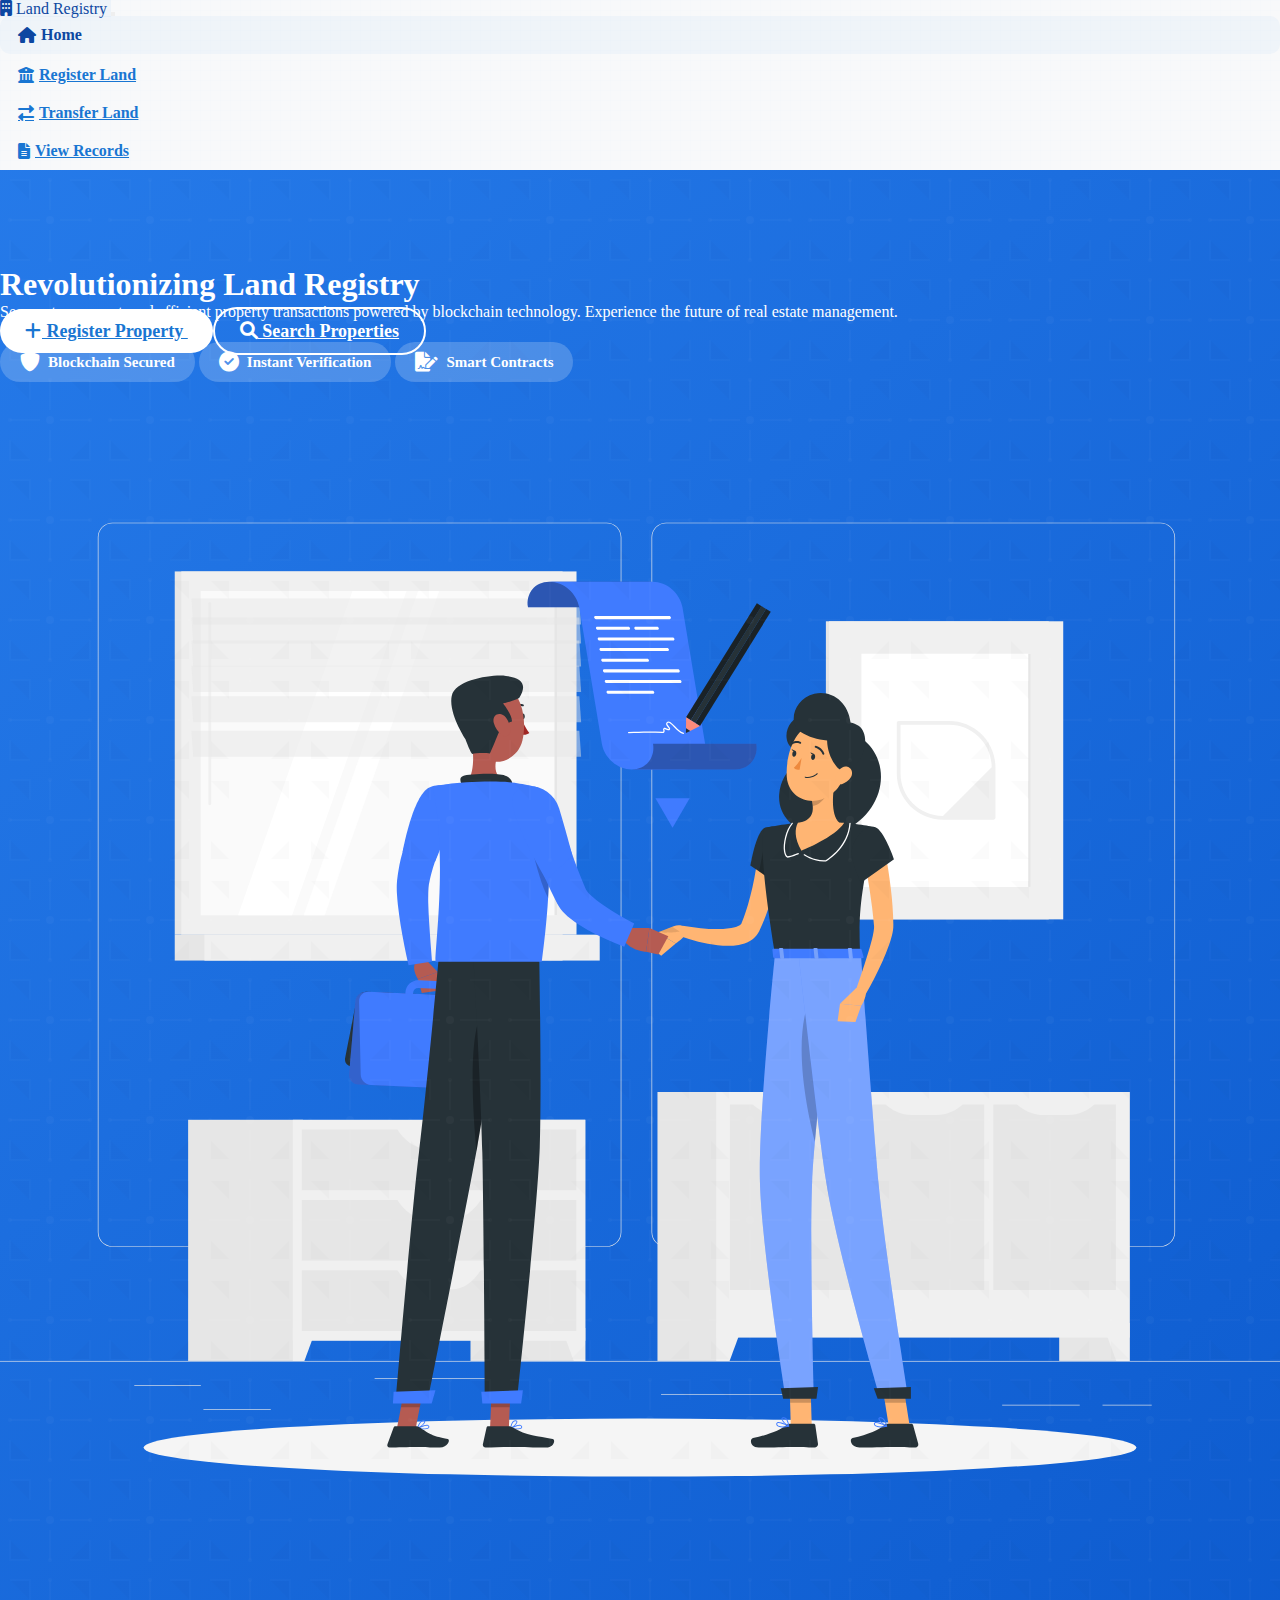
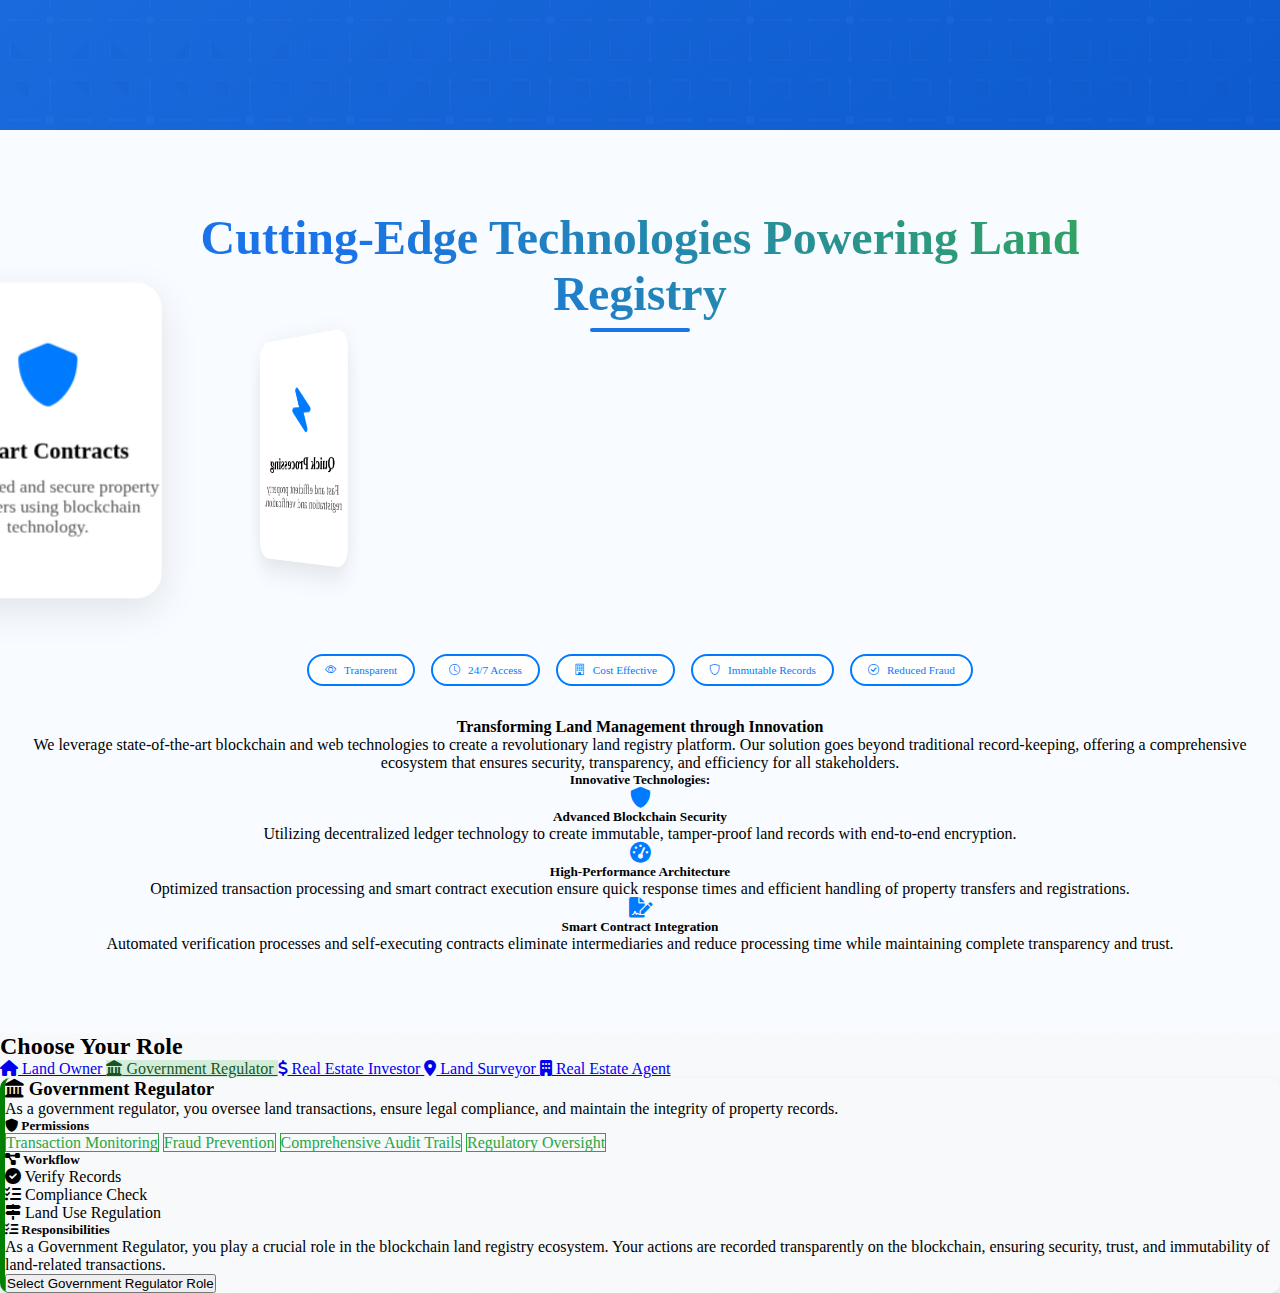
==== index.html @ 83115495 "initial work 10 march" ====
<!doctype html>
<html lang="en">
<head>
    <meta charset="utf-8">
    <meta name="viewport" content="width=device-width, initial-scale=1">
    <title>Land Registry</title>
    <link rel="stylesheet" href="https://cdnjs.cloudflare.com/ajax/libs/font-awesome/6.7.2/css/all.min.css" crossorigin="anonymous" referrerpolicy="no-referrer" />
     <link rel="stylesheet" href="https://cdnjs.cloudflare.com/ajax/libs/font-awesome/6.0.0-beta3/css/all.min.css">
    <link href="https://cdn.jsdelivr.net/npm/bootstrap@5.2.3/dist/css/bootstrap.min.css" rel="stylesheet" integrity="sha384-rbsA2VBKQhggwzxH7pPCaAqO46MgnOM80zW1RWuH61DGLwZJEdK2Kadq2F9CUG65" crossorigin="anonymous">

    <link rel="stylesheet" type="text/css" href="style.css">
<body>

<nav class="navbar navbar-expand-lg navbar-Light bg-Light shadow-lg p-3 mb-5 bg-body ">
    <div class="container-fluid">
        <a class="navbar-brand brscvi" href="#">
            <i class="fa-solid fa-building"></i> Land Registry
        </a>
        <button class="navbar-toggler" type="button" data-bs-toggle="collapse" data-bs-target="#navbarNav">
            <span class="navbar-toggler-icon"></span>
        </button>
        <div class="collapse navbar-collapse justify-content-end" id="navbarNav">
            <ul class="navbar-nav">
                <li class="nav-item">
                    <a class="nav-link active brscvi" href="#">
                        <i class="fa-solid fa-house"></i> Home
                    </a>
                </li>
                <li class="nav-item">
                    <a class="nav-link brscvi1" href="#">
                        <i class="fa-solid fa-building-columns"></i> Register Land
                    </a>
                </li>
                <li class="nav-item">
                    <a class="nav-link brscvi1" href="#">
                        <i class="fa-solid fa-right-left"></i> Transfer Land
                    </a>
                </li>
                <li class="nav-item">
                    <a class="nav-link brscvi1" href="#">
                        <i class="fa-solid fa-file-lines"></i> View Records
                    </a>
                </li>
            </ul>
        </div>
    </div>
</nav>
<div class="css-12sovva">
<!-- Hero Section -->
<section class="hero-section">
    <div class="container">
        <div class="row align-items-center">
            <!-- Left Content -->
            <div class="col-lg-7">
                <div class="hero-content">
                    <h1 class="display-4 fw-bold">Revolutionizing Land Registry</h1>
                    <p class="lead">
                        Secure, transparent, and efficient property transactions powered by blockchain technology.
                        Experience the future of real estate management.
                    </p>
                    <div class="mt-4">
                        <a href="#" class="btn btn-custom btn-primary-custom me-3">
                            <i class="fas fa-plus"></i> Register Property
                        </a>
                        <a href="#" class="btn btn-custom btn-outline-custom">
                            <i class="fas fa-search"></i> Search Properties
                        </a>
                    </div>

                    <!-- Feature Badges -->
                    <div class="mt-4 d-flex gap-3">
                        <span class="feature-badge">
                            <i class="fas fa-shield-alt"></i> Blockchain Secured
                        </span>
                        <span class="feature-badge">
                            <i class="fas fa-check-circle"></i> Instant Verification
                        </span>
                        <span class="feature-badge">
                            <i class="fas fa-file-signature"></i> Smart Contracts
                        </span>
                    </div>
                </div>
            </div>

            <!-- Right Image -->
            <div class="col-lg-5 text-center">
                <img src="img/hero-illustration.svg" alt="Illustration" class="img-fluid">
            </div>
        </div>
    </div>
</section>




<!-- Technologies Section -->
<section class="tech-section">
    <div class="container">
         <h3 class="cutting-edge">Cutting-Edge Technologies Powering Land<br> Registry</h3>
        
        <div class="row align-items-center mt-5">
            <!-- Left Column: Image Carousel -->
            <div class="col-lg-6">
                <div class="carousel-container" onclick="rotateCarousel()">
    <div class="carousel" id="carousel">
        <div class="carousel-item" style="transform: rotateY(0deg) translateZ(250px);">
            <i class="fas fa-shield-alt"></i>
            <h4>Smart Contracts</h4>
            <p>Automated and secure property transfers using blockchain technology.</p>
        </div>
        <div class="carousel-item" style="transform: rotateY(120deg) translateZ(250px);">
            <i class="fas fa-bolt"></i>
            <h4>Quick Processing</h4>
            <p>Fast and efficient property registration and verification.</p>
        </div>
        <div class="carousel-item" style="transform: rotateY(240deg) translateZ(250px);">
            <i class="fas fa-file-alt"></i>
            <h4>Digital Records</h4>
            <p>Immutable and transparent land ownership records.</p>
        </div>
    </div>
</div>
<div class="badge-container">
        <div class="badge-custom"><i class="bi bi-eye"></i> Transparent</div>
        <div class="badge-custom"><i class="bi bi-clock"></i> 24/7 Access</div>
        <div class="badge-custom"><i class="bi bi-building"></i> Cost Effective</div>
        <div class="badge-custom"><i class="bi bi-shield"></i> Immutable Records</div>
        <div class="badge-custom"><i class="bi bi-check-circle"></i> Reduced Fraud</div>
    </div>


            </div>

            <!-- Right Column: Icons with Text -->
            <div class="col-lg-6 text-start">
                <div>
                  <h4 class="text-primary">Transforming Land Management through Innovation</h4> 
                  <p>We leverage state-of-the-art blockchain and web technologies to create a revolutionary land registry platform. Our solution goes beyond traditional record-keeping, offering a comprehensive ecosystem that ensures security, transparency, and efficiency for all stakeholders.</p> 
                </div>
                <h5 class="text-primary mb-4">Innovative Technologies:</h5>
        
        <div class="row mb-4">
            <div class="col-1 text-center">
                <i class="fas fa-shield-alt tech-icon"></i>
            </div>
            <div class="col-11">
                <h5 class="fw-bold">Advanced Blockchain Security</h5>
                <p>Utilizing decentralized ledger technology to create immutable, tamper-proof land records with end-to-end encryption.</p>
            </div>
        </div>
        
        <div class="row mb-4">
            <div class="col-1 text-center">
                <i class="fa-solid fa-gauge-high tech-icon"></i>
            </div>
            <div class="col-11">
                <h5 class="fw-bold">High-Performance Architecture</h5>
                <p>Optimized transaction processing and smart contract execution ensure quick response times and efficient handling of property transfers and registrations.</p>
            </div>
        </div>
        
        <div class="row mb-4">
            <div class="col-1 text-center">
                 <i class="fas fa-file-signature tech-icon"></i>
            </div>
            <div class="col-11">
                <h5 class="fw-bold">Smart Contract Integration</h5>
                <p>Automated verification processes and self-executing contracts eliminate intermediaries and reduce processing time while maintaining complete transparency and trust.</p>
            </div>
        </div>
    </div>
</section>

<!-- Government Regulator -->
<section>
<div class="container">
        <h2 class="mb-4 text-primary text-center">Choose Your Role</h2>
        <div class="row">
            <!-- Roles List -->
            <div class="col-md-3">
                <div class="list-group role-list">
                    <a href="#" class="list-group-item list-group-item-action">
                        <i class="fas fa-home me-2"></i> Land Owner
                    </a>
                    <a href="#" class="list-group-item list-group-item-action active">
                        <i class="fas fa-landmark me-2"></i> Government Regulator
                    </a>
                    <a href="#" class="list-group-item list-group-item-action">
                        <i class="fas fa-dollar-sign me-2"></i> Real Estate Investor
                    </a>
                    <a href="#" class="list-group-item list-group-item-action">
                        <i class="fas fa-map-marker-alt me-2"></i> Land Surveyor
                    </a>
                    <a href="#" class="list-group-item list-group-item-action">
                        <i class="fas fa-building me-2"></i> Real Estate Agent
                    </a>
                </div>
            </div>

            <!-- Role Details -->
            <div class="col-md-9">
                <div class="card role-card p-4">
                    <h3 class="text-success"><i class="fas fa-landmark me-2"></i> Government Regulator</h3>
                    <p>As a government regulator, you oversee land transactions, ensure legal compliance, and maintain the integrity of property records.</p>

                    <h5 class="mt-4"><i class="fas fa-shield-alt text-success me-2"></i> Permissions</h5>
                    <div class="mb-3">
                        <span class="badge badge-outline rounded-pill me-2">Transaction Monitoring</span>
                        <span class="badge badge-outline rounded-pill me-2">Fraud Prevention</span>
                        <span class="badge badge-outline rounded-pill me-2">Comprehensive Audit Trails</span>
                        <span class="badge badge-outline rounded-pill me-2">Regulatory Oversight</span>
                    </div>

                    <h5 class="mt-4"><i class="fas fa-project-diagram text-success me-2"></i> Workflow</h5>
                    <ul class="list-group mb-3">
                        <li class="list-group-item"><i class="fas fa-check-circle text-success me-2"></i> Verify Records</li>
                        <li class="list-group-item"><i class="fas fa-tasks text-success me-2"></i> Compliance Check</li>
                        <li class="list-group-item"><i class="fas fa-map-signs text-success me-2"></i> Land Use Regulation</li>
                    </ul>

                    <h5 class="mt-4"><i class="fas fa-tasks text-success me-2"></i> Responsibilities</h5>
                    <p>As a Government Regulator, you play a crucial role in the blockchain land registry ecosystem. Your actions are recorded transparently on the blockchain, ensuring security, trust, and immutability of land-related transactions.</p>

                    <button class="btn btn-success w-100 mt-3">Select Government Regulator Role</button>
                </div>
            </div>
        </div>
    </div>
</section>


</div>




<script src="https://cdn.jsdelivr.net/npm/bootstrap@5.2.3/dist/js/bootstrap.bundle.min.js" integrity="sha384-kenU1KFdBIe4zVF0s0G1M5b4hcpxyD9F7jL+jjXkk+Q2h455rYXK/7HAuoJl+0I4" crossorigin="anonymous"></script>
<script src="https://cdn.jsdelivr.net/npm/bootstrap@5.2.0/dist/js/bootstrap.bundle.min.js"></script>
    <link href="https://cdn.jsdelivr.net/npm/bootstrap-icons/font/bootstrap-icons.css" rel="stylesheet">

<script>
    let angle = 10;
    function rotateCarousel() {
        angle += 120;
        document.getElementById("carousel").style.transform = `rotateY(${angle}deg)`;
    }
</script>
</body>
</html>
---- style.css ----
*{
	padding: 0;
	margin: 0;
	box-sizing: border-box;
}

body {
    overscroll-behavior: none;
    background-color: rgb(248, 249, 250);
    scrollbar-width: thin;
    scrollbar-color: rgb(26, 115, 232) rgb(248, 249, 250);
    background-image: url(img/subtle-grid.svg);
    background-repeat: repeat;
    position: relative;
}


.brscvi{
	color: rgb(13, 71, 161) !important;
    background-color: rgba(26, 115, 232, 0.04);
    transform: translateY(-2px);
    text-decoration: none;
}
.brscvi2 {
    color: rgb(25, 118, 210);!important;
    background-color: rgba(26, 115, 232, 0.04);
    transform: translateY(-2px);
    text-decoration: none;
    font-size: 28px;
    font-weight: bold;
}


.brscvi1:hover{
color: rgb(13, 71, 161) !important;
    background-color: rgba(26, 115, 232, 0.04);
    transform: translateY(-2px);
    text-decoration: none;
}


 /* Default navbar link styles */
.navbar-nav .nav-link {
    position: relative;
    display: flex;
    align-items: center;
    gap: 5px;
    color: rgb(25, 118, 210);
    font-weight: 600;
    padding: 10px 18px;
    border-radius: 10px;
    transition: transform 0.2s ease-in-out, background-color 0.3s ease-in-out, color 0.3s ease-in-out;
    overflow: hidden;
}

 /* Hero Section */
        .hero-section {
    padding: 96px 0px 64px;
    background: linear-gradient(135deg, rgba(26, 115, 232, 0.95) 0%, rgba(0, 82, 204, 0.95) 100%);
    position: relative;
    overflow: hidden;
    color: white;
        }
        
        /* Background pattern */
        .hero-section::before {
            content: "";
            position: absolute;
            inset: 0;
            background: url('img/circuit-pattern.svg'); /* Optional pattern */
            opacity: 0.1;
        }

        .hero-content {
            position: relative;
            z-index: 2;
        }

        /* Buttons */
        .btn-custom {
            padding: 12px 25px;
            font-size: 18px;
            border-radius: 50px;
            font-weight: bold;
            transition: all 0.3s ease-in-out;
        }

        .btn-primary-custom {
            background-color: #fff;
            color: #1976D2;
            border: none;
        }

        .btn-primary-custom:hover {
            background-color: rgba(255, 255, 255, 0.9);
        }

        .btn-outline-custom {
            border: 2px solid #fff;
            color: #fff;
        }

        .btn-outline-custom:hover {
        	border: 2px solid #fff;
            background-color: rgba(255, 255, 255, 0.2);
            color: #fff;
        }

        /* Feature Badges */
        .feature-badge {
            display: inline-flex;
            align-items: center;
            gap: 8px;
            background: rgba(255, 255, 255, 0.2);
            padding: 10px 20px;
            border-radius: 30px;
            color: #fff;
            font-weight: bold;
            font-size: 15px;
        }

        .feature-badge i {
            font-size: 20px;
        }



.cutting-edge{
	font-size: 3rem;
    line-height: 1.167;
    font-weight: 700;
    background: linear-gradient(45deg, rgb(26, 115, 232) 30%, rgb(52, 168, 83) 90%) text;
    -webkit-text-fill-color: transparent;
    text-align: center;
    position: relative;
}

.cutting-edge::after {
    content: "";
    position: absolute;
    bottom: -10px;
    left: 50%;
    transform: translateX(-50%);
    width: 100px;
    height: 4px;
    background-color: rgb(26, 115, 232);
    border-radius: 2px;
}

/* Section Styling */
        .tech-section {
            background-color: #F8FBFF;
            padding: 80px 0;
            text-align: center;
            position: relative;
        }

        .tech-title {
            font-weight: bold;
            font-size: 2.8rem;
            color: #1976D2;
        }

        /* Circular Image Carousel */
        .carousel-inner img {
            width: 200px;
            height: 200px;
            object-fit: cover;
            border-radius: 50%;
            box-shadow: 0 4px 10px rgba(0, 0, 0, 0.2);
            margin: auto;
        }

        /* Icon and Text Styling */
        .icon-box {
            display: flex;
            align-items: center;
            margin-bottom: 20px;
        }

        .icon-box i {
            font-size: 32px;
            color: #1976D2;
            margin-right: 15px;
        }

        .icon-box p {
            margin: 0;
            font-weight: 500;
        }



        .carousel-container {
            position: relative;
            width: 500px;
            height: 300px;
            perspective: 1200px;
            cursor: pointer;
        }

        .carousel {
            width: 50%;
            height: 50%;
            position: absolute;
            transform-style: preserve-3d;
            transition: transform 0.8s ease-in-out;
        }

        .carousel-item {
            position: absolute;
            width: 180px;
            height: 250px;
            background: rgba(255, 255, 255, 0.9);
            backdrop-filter: blur(10px);
            border-radius: 20px;
            box-shadow: 0 10px 30px rgba(0, 0, 0, 0.1);
            display: flex;
            flex-direction: column;
            align-items: center;
            justify-content: center;
            text-align: center;
            transform: rotateY(0deg) translateZ(250px);
            transition: transform 0.8s ease-in-out;
        }

        .carousel-item i {
            font-size: 50px;
            color: #007bff;
            margin-bottom: 15px;
        }

        .carousel-item h4 {
            font-size: 18px;
            font-weight: bold;
            margin: 10px 0;
        }

        .carousel-item p {
            font-size: 14px;
            color: #555;
        }
        .tech-icon {
            color: #007bff;
            font-size: 1.3rem;
        }

        .badge-container {
            display: flex;
            flex-wrap: wrap;
            gap: 1rem;
            justify-content: center;
            padding: 2rem;
        }
        .badge-custom {
            border: 2px solid #007bff;
            border-radius: 50px;
            padding: 0.5rem 1rem;
            color: #007bff;
            font-size: 0.7rem;
            display: flex;
            align-items: center;
            gap: 0.5rem;
            background-color: white;
        }

        .role-card {
            border-radius: 10px;
            border-left: 5px solid green;
            box-shadow: 0 4px 8px rgba(0, 0, 0, 0.1);
        }
        .role-list .list-group-item {
            cursor: pointer;
        }
        .list-group-item.active {
            background-color: #d4edda;
            color: #155724;
        }
        .badge-outline {
            border: 1px solid #28a745;
            color: #28a745;
        }
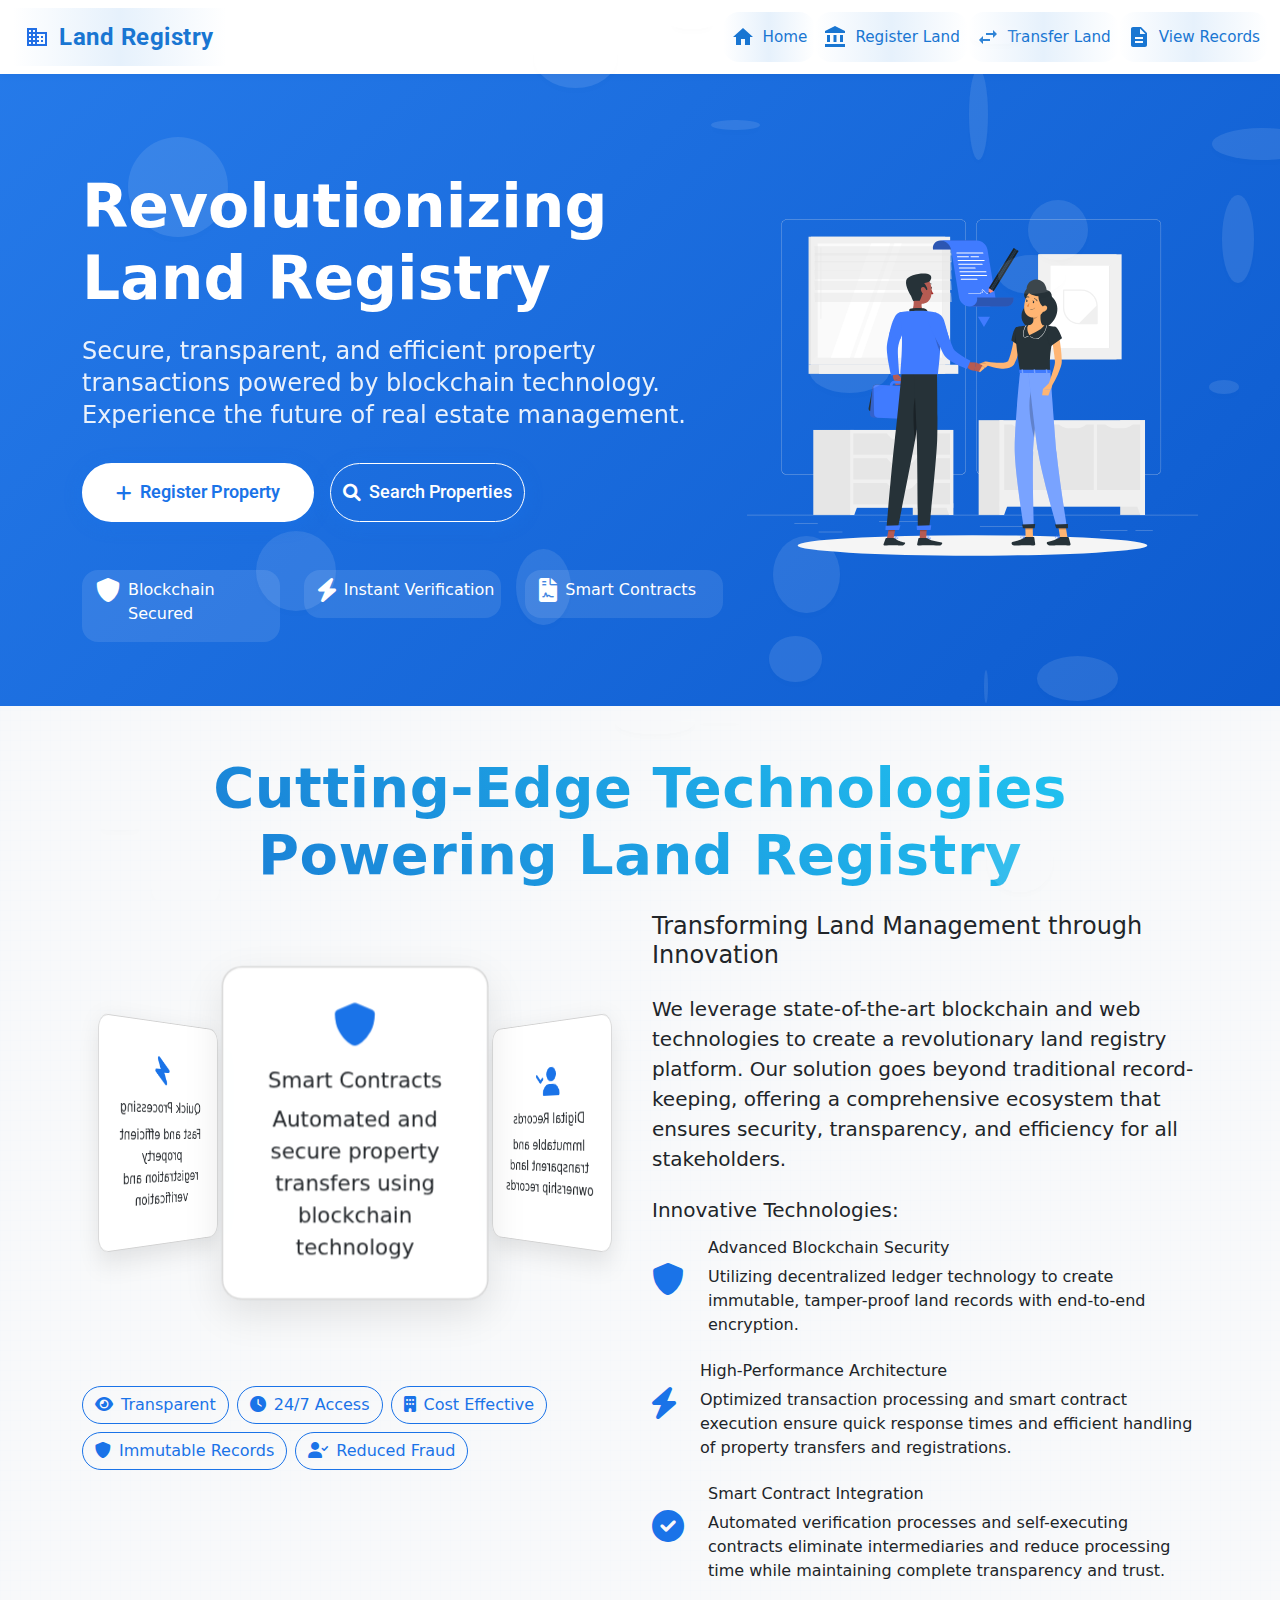
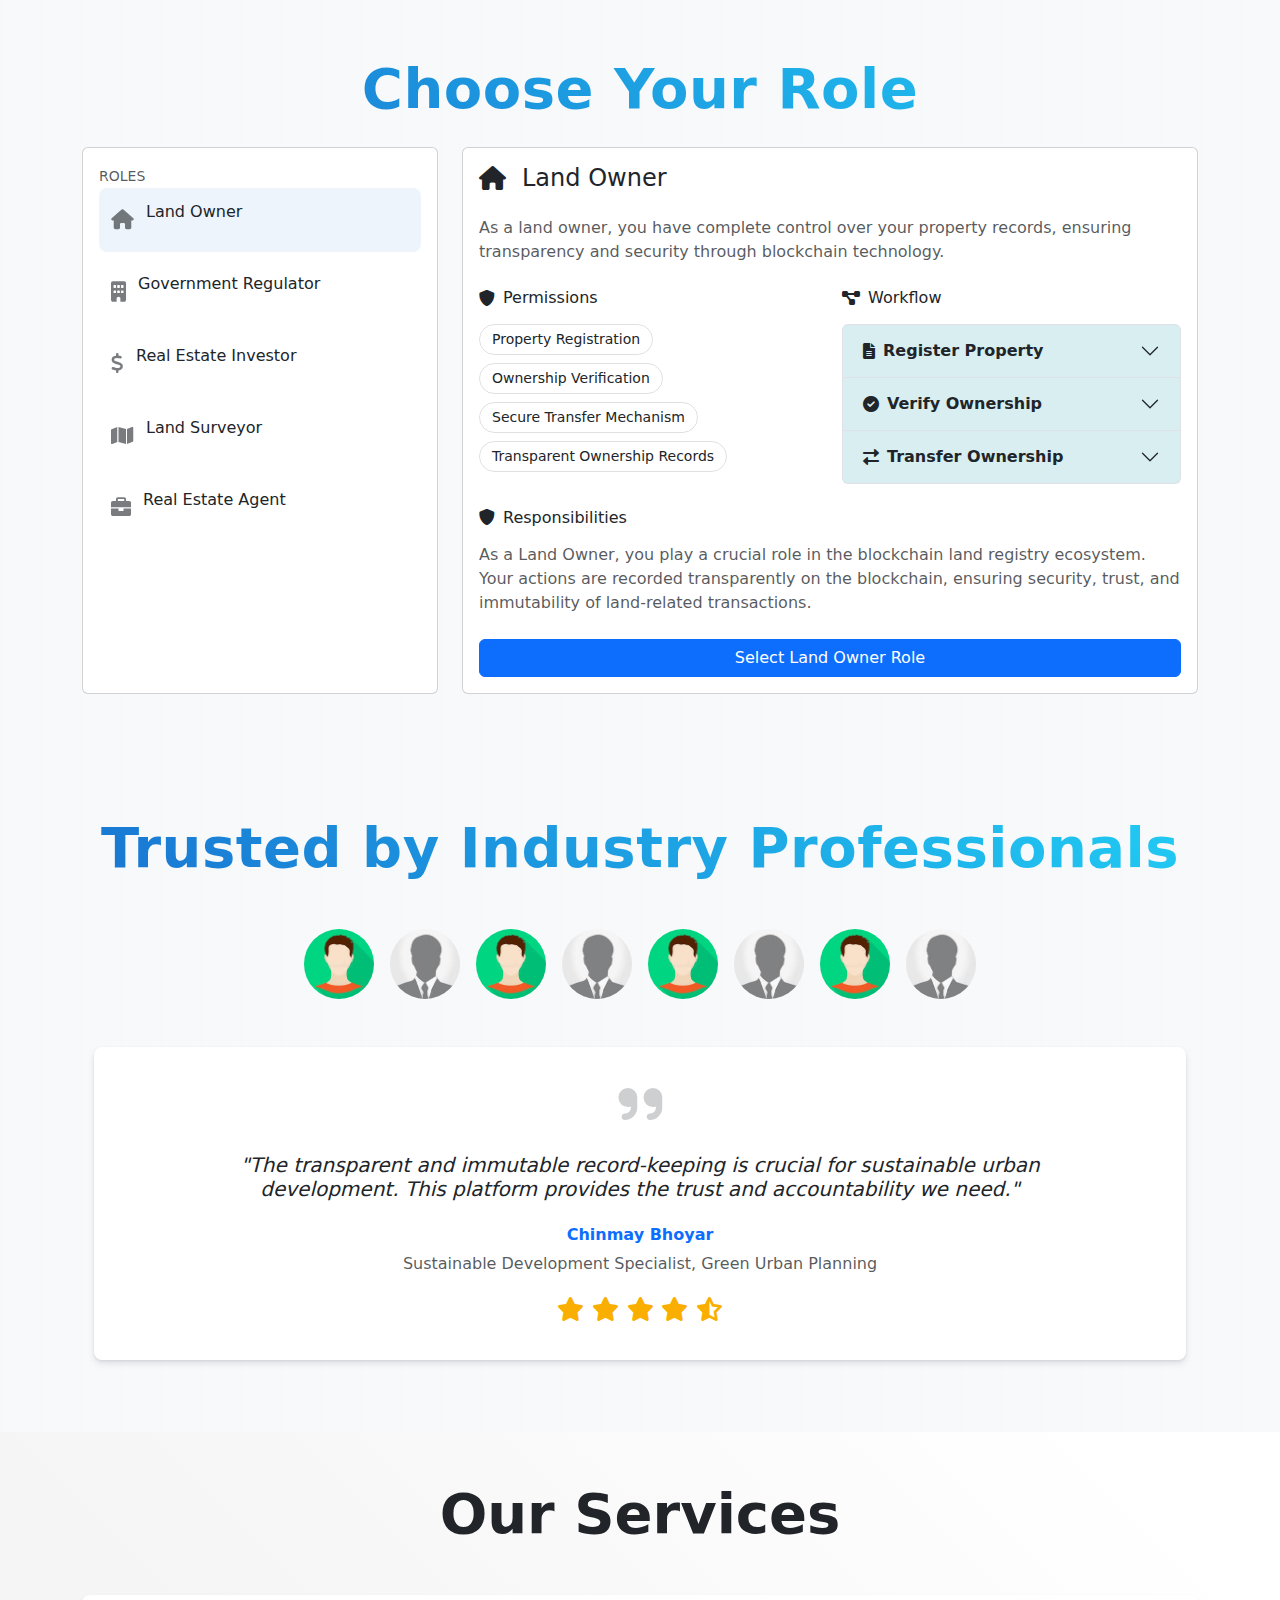
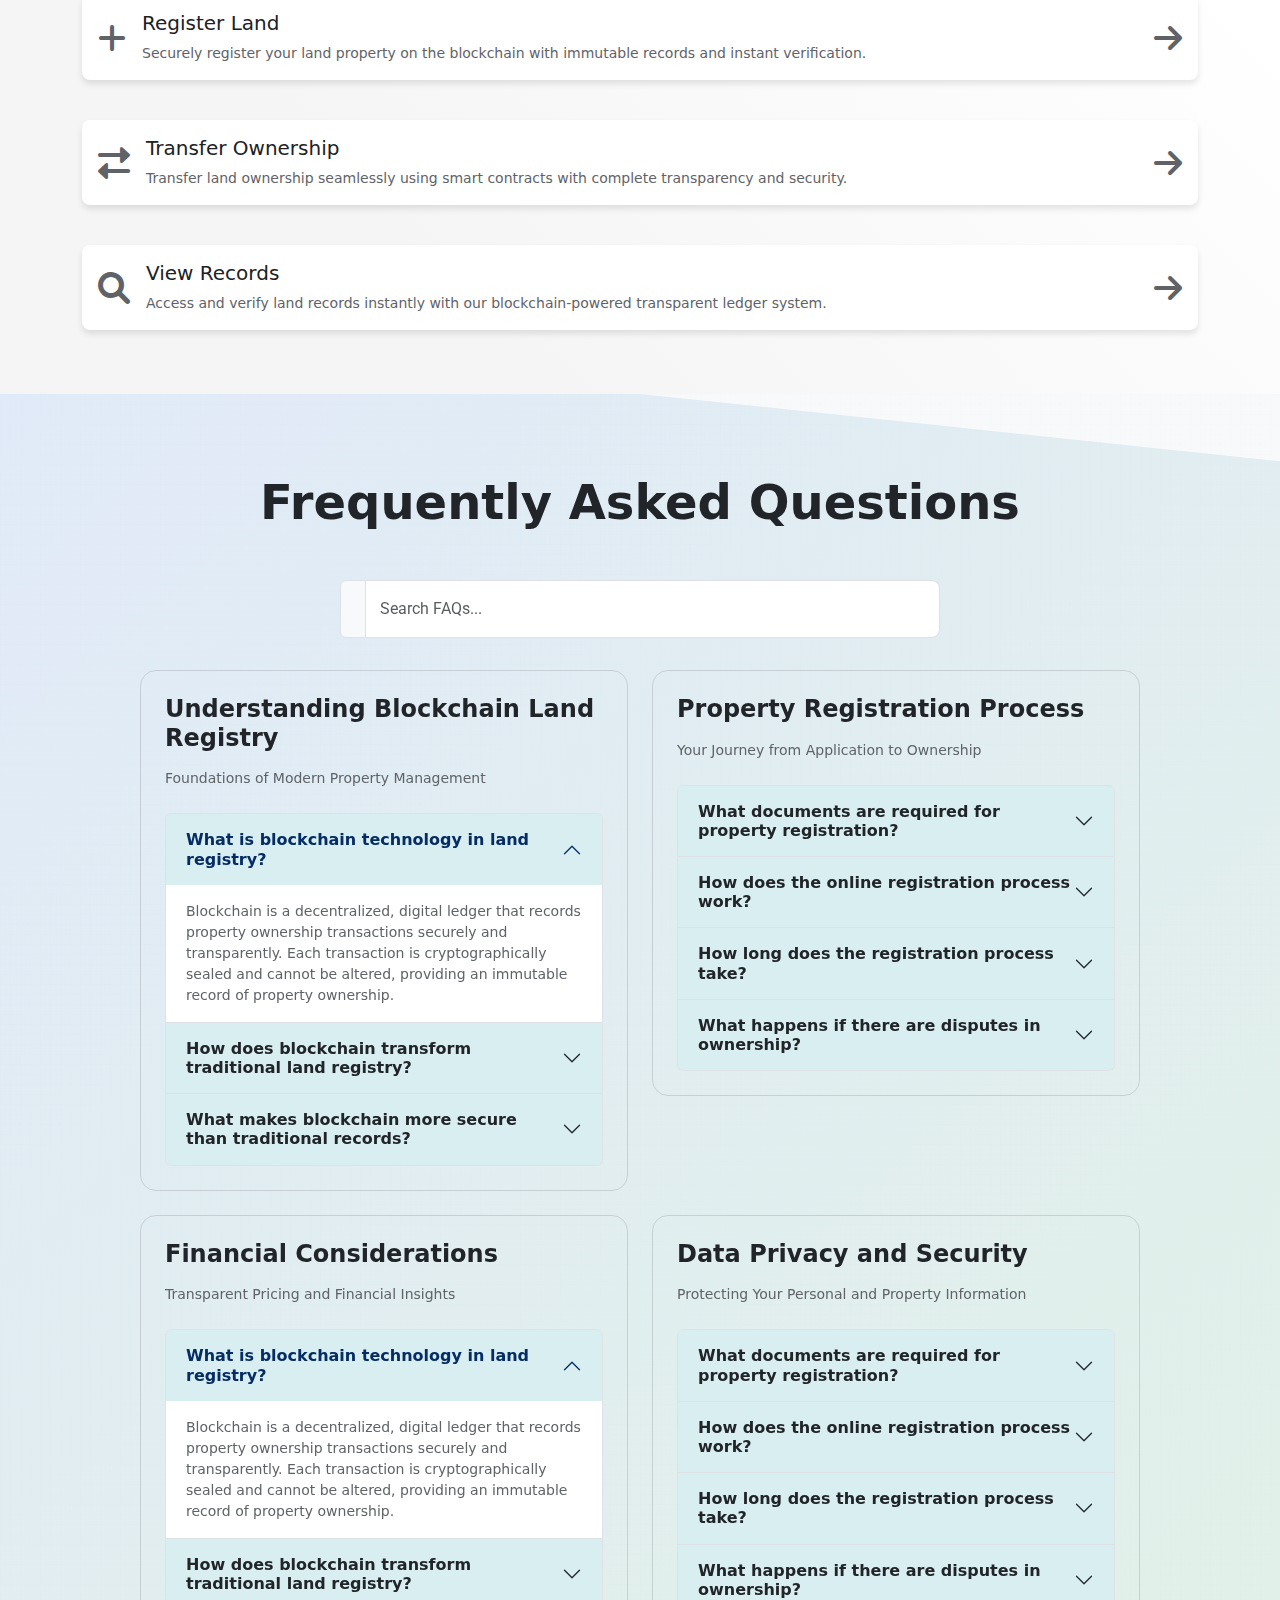
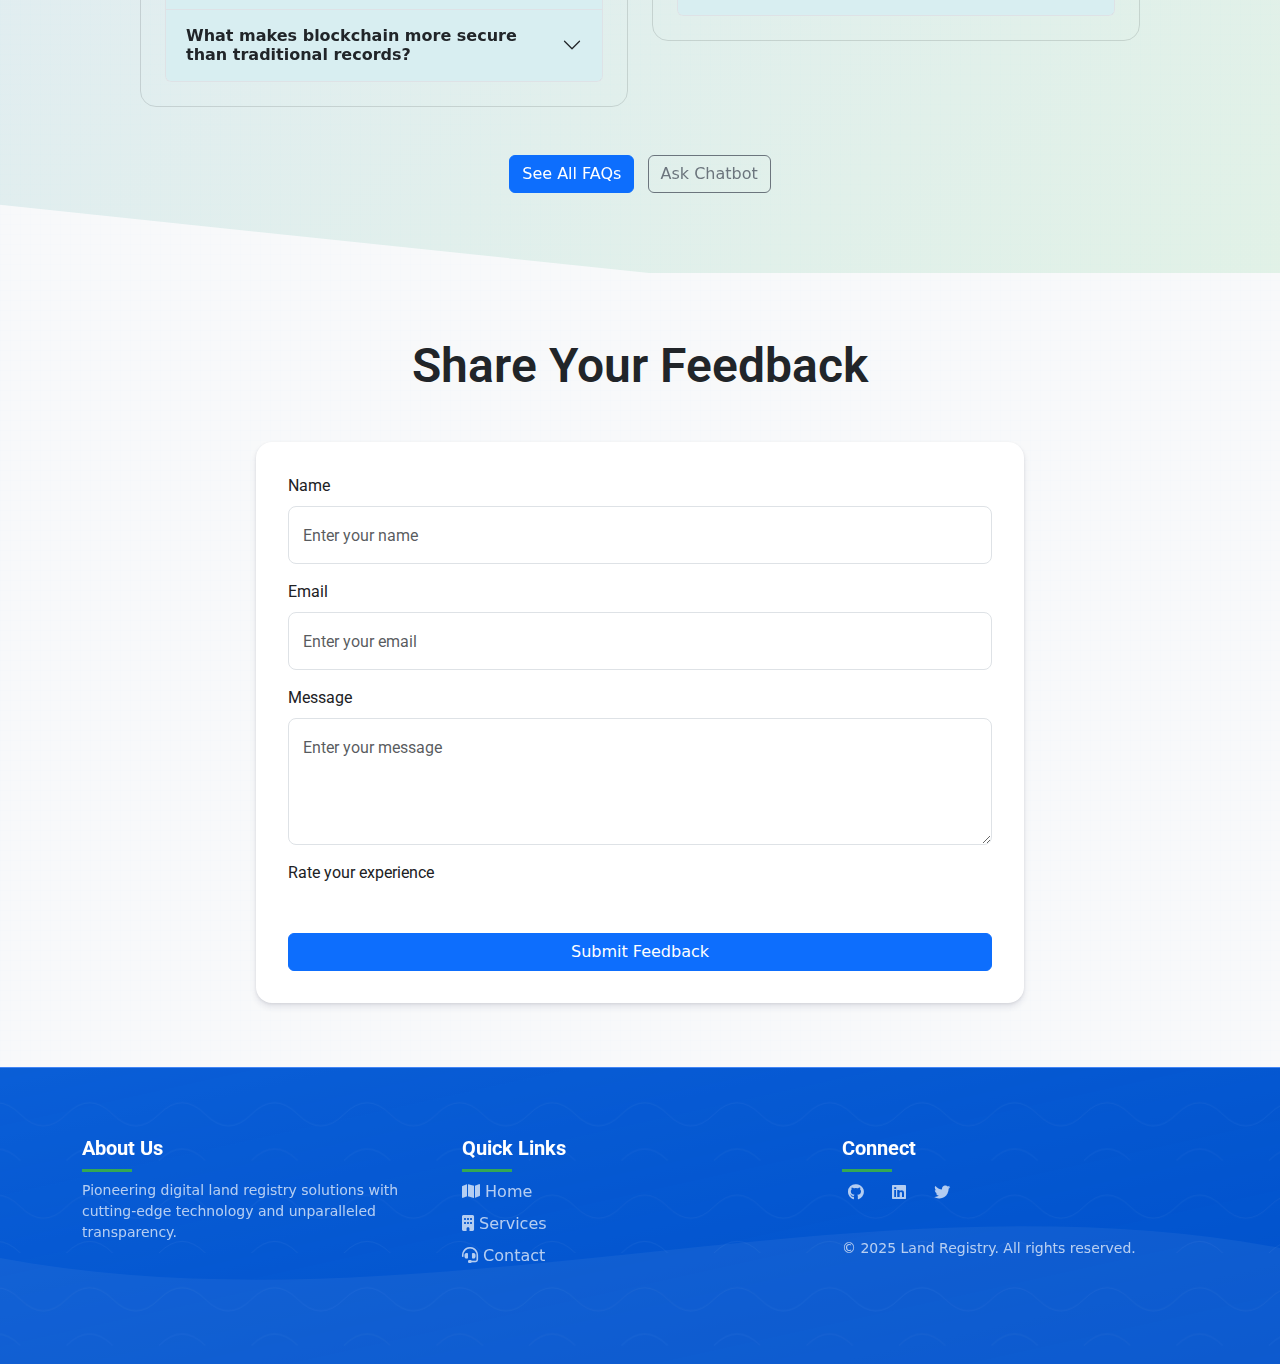
==== commit 4567ffc3: "Updated index.html and style.css, added new images" ====
--- a/index.html
+++ b/index.html
@@ -1,249 +1,842 @@
-<!doctype html>
+<!DOCTYPE html>
 <html lang="en">
 <head>
-    <meta charset="utf-8">
-    <meta name="viewport" content="width=device-width, initial-scale=1">
-    <title>Land Registry</title>
-    <link rel="stylesheet" href="https://cdnjs.cloudflare.com/ajax/libs/font-awesome/6.7.2/css/all.min.css" crossorigin="anonymous" referrerpolicy="no-referrer" />
-     <link rel="stylesheet" href="https://cdnjs.cloudflare.com/ajax/libs/font-awesome/6.0.0-beta3/css/all.min.css">
-    <link href="https://cdn.jsdelivr.net/npm/bootstrap@5.2.3/dist/css/bootstrap.min.css" rel="stylesheet" integrity="sha384-rbsA2VBKQhggwzxH7pPCaAqO46MgnOM80zW1RWuH61DGLwZJEdK2Kadq2F9CUG65" crossorigin="anonymous">
-
+    <meta charset="UTF-8">
+    <meta name="viewport" content="width=device-width, initial-scale=1.0">
+    <title>Workflow Toggle</title>
+    <link href="https://cdn.jsdelivr.net/npm/bootstrap@5.2.0/dist/css/bootstrap.min.css" rel="stylesheet">
+    
+    <link rel="icon" type="image/svg+xml" href="/favicon.svg">
+    <link rel="stylesheet" href="https://fonts.googleapis.com/css?family=Roboto:300,400,500,700&amp;display=swap">
+    <link href="https://cdn.jsdelivr.net/npm/bootstrap@5.2.0/dist/css/bootstrap.min.css" rel="stylesheet">
+    <link href="https://cdnjs.cloudflare.com/ajax/libs/font-awesome/6.0.0-beta3/css/all.min.css" rel="stylesheet">
+    
     <link rel="stylesheet" type="text/css" href="style.css">
+</head>
 <body>
-
-<nav class="navbar navbar-expand-lg navbar-Light bg-Light shadow-lg p-3 mb-5 bg-body ">
-    <div class="container-fluid">
-        <a class="navbar-brand brscvi" href="#">
-            <i class="fa-solid fa-building"></i> Land Registry
-        </a>
-        <button class="navbar-toggler" type="button" data-bs-toggle="collapse" data-bs-target="#navbarNav">
-            <span class="navbar-toggler-icon"></span>
-        </button>
-        <div class="collapse navbar-collapse justify-content-end" id="navbarNav">
-            <ul class="navbar-nav">
-                <li class="nav-item">
-                    <a class="nav-link active brscvi" href="#">
-                        <i class="fa-solid fa-house"></i> Home
-                    </a>
-                </li>
-                <li class="nav-item">
-                    <a class="nav-link brscvi1" href="#">
-                        <i class="fa-solid fa-building-columns"></i> Register Land
-                    </a>
-                </li>
-                <li class="nav-item">
-                    <a class="nav-link brscvi1" href="#">
-                        <i class="fa-solid fa-right-left"></i> Transfer Land
-                    </a>
-                </li>
-                <li class="nav-item">
-                    <a class="nav-link brscvi1" href="#">
-                        <i class="fa-solid fa-file-lines"></i> View Records
-                    </a>
-                </li>
-            </ul>
-        </div>
-    </div>
-</nav>
-<div class="css-12sovva">
-<!-- Hero Section -->
-<section class="hero-section">
-    <div class="container">
-        <div class="row align-items-center">
-            <!-- Left Content -->
-            <div class="col-lg-7">
-                <div class="hero-content">
-                    <h1 class="display-4 fw-bold">Revolutionizing Land Registry</h1>
-                    <p class="lead">
-                        Secure, transparent, and efficient property transactions powered by blockchain technology.
-                        Experience the future of real estate management.
-                    </p>
+    <div id="root">
+        <div class="background-bubbles">
+            <div class="bubble" style="left: 7.61982%; top: 91.4572%; width: 44.3936px; height: 7.28238px; animation-delay: 9.34639s;"></div>
+            <div class="bubble" style="left: 81.0041%; top: 72.9437%; width: 81.459px; height: 44.4959px; animation-delay: 3.74449s;"></div>
+            <div class="bubble" style="left: 75.6808%; top: 7.62464%; width: 18.914px; height: 91.8345px; animation-delay: 2.10634s;"></div>
+            <div class="bubble" style="left: 48.0161%; top: 78.8303%; width: 80.1145px; height: 24.0891px; animation-delay: 8.0167s;"></div>
+            <div class="bubble" style="left: 94.6817%; top: 14.2602%; width: 99.8061px; height: 31.9822px; animation-delay: 2.37363s;"></div>
+            <div class="bubble" style="left: 60.1133%; top: 70.6344%; width: 52.7191px; height: 46.687px; animation-delay: 0.288905s;"></div>
+            <div class="bubble" style="left: 76.8636%; top: 74.4449%; width: 4.22634px; height: 32.5666px; animation-delay: 3.31199s;"></div>
+            <div class="bubble" style="left: 75.7617%; top: 2.74116%; width: 55.4424px; height: 19.7148px; animation-delay: 2.9584s;"></div>
+            <div class="bubble" style="left: 41.7492%; top: 2.87242%; width: 82.9009px; height: 61.9409px; animation-delay: 8.14512s;"></div>
+            <div class="bubble" style="left: 40.3207%; top: 60.9555%; width: 55.1531px; height: 76.8724px; animation-delay: 4.47686s;"></div>
+            <div class="bubble" style="left: 94.4171%; top: 42.1895%; width: 30.4209px; height: 14.611px; animation-delay: 1.65992s;"></div>
+            <div class="bubble" style="left: 52.7627%; top: 79.9082%; width: 88.5273px; height: 2.80874px; animation-delay: 1.47899s;"></div>
+            <div class="bubble" style="left: 77.1398%; top: 91.9505%; width: 65.7002px; height: 64.8706px; animation-delay: 6.43408s;"></div>
+            <div class="bubble" style="left: 63.1803%; top: 38.4933%; width: 80.952px; height: 47.0493px; animation-delay: 7.1473s;"></div>
+            <div class="bubble" style="left: 52.3896%; top: 1.80842%; width: 42.2559px; height: 12.9546px; animation-delay: 0.71668s;"></div>
+            <div class="bubble" style="left: 55.5351%; top: 13.2941%; width: 49.0888px; height: 10.6576px; animation-delay: 2.14797s;"></div>
+            <div class="bubble" style="left: 77.9432%; top: 28.3264%; width: 67.5186px; height: 38.9072px; animation-delay: 1.90628s;"></div>
+            <div class="bubble" style="left: 60.3866%; top: 59.553%; width: 66.7149px; height: 77.4635px; animation-delay: 2.49014s;"></div>
+            <div class="bubble" style="left: 95.4853%; top: 21.6678%; width: 31.5046px; height: 87.6403px; animation-delay: 8.59344s;"></div>
+            <div class="bubble" style="left: 11.911%; top: 96.4872%; width: 66.3508px; height: 42.3157px; animation-delay: 2.45741s;"></div>
+        </div>
+    </div>
+
+<header class="navbar navbar-expand-lg navbar-custom">
+        <div class="container-fluid">
+            <a class="navbar-brand" href="/">
+                <svg xmlns="http://www.w3.org/2000/svg" width="24" height="24" viewBox="0 0 24 24" fill="currentColor">
+                    <path d="M12 7V3H2v18h20V7zM6 19H4v-2h2zm0-4H4v-2h2zm0-4H4V9h2zm0-4H4V5h2zm4 12H8v-2h2zm0-4H8v-2h2zm0-4H8V9h2zm0-4H8V5h2zm10 12h-8v-2h2v-2h-2v-2h2v-2h-2V9h8zm-2-8h-2v2h2zm0 4h-2v2h2z"></path>
+                </svg>
+                <h5 class="mb-0 registry-text">Land Registry</h5>
+            </a>
+            <button class="navbar-toggler" type="button" data-bs-toggle="collapse" data-bs-target="#navbarNav" aria-controls="navbarNav" aria-expanded="false" aria-label="Toggle navigation">
+                <span class="navbar-toggler-icon"></span>
+            </button>
+            <div class="collapse navbar-collapse" id="navbarNav">
+                <ul class="navbar-nav ms-auto">
+                    <li class="nav-item">
+                        <a class="nav-link nav-button" href="/">
+                            <svg xmlns="http://www.w3.org/2000/svg" width="24" height="24" viewBox="0 0 24 24" fill="currentColor">
+                                <path d="M10 20v-6h4v6h5v-8h3L12 3 2 12h3v8z"></path>
+                            </svg>
+                            Home
+                        </a>
+                    </li>
+                    <li class="nav-item">
+                        <a class="nav-link nav-button" href="/register">
+                            <svg xmlns="http://www.w3.org/2000/svg" width="24" height="24" viewBox="0 0 24 24" fill="currentColor">
+                                <path d="M4 10h3v7H4zm6.5 0h3v7h-3zM2 19h20v3H2zm15-9h3v7h-3zm-5-9L2 6v2h20V6z"></path>
+                            </svg>
+                            Register Land
+                        </a>
+                    </li>
+                    <li class="nav-item">
+                        <a class="nav-link nav-button" href="/transfer">
+                            <svg xmlns="http://www.w3.org/2000/svg" width="24" height="24" viewBox="0 0 24 24" fill="currentColor">
+                                <path d="M6.99 11 3 15l3.99 4v-3H14v-2H6.99zM21 9l-3.99-4v3H10v2h7.01v3z"></path>
+                            </svg>
+                            Transfer Land
+                        </a>
+                    </li>
+                    <li class="nav-item">
+                        <a class="nav-link nav-button" href="/records">
+                            <svg xmlns="http://www.w3.org/2000/svg" width="24" height="24" viewBox="0 0 24 24" fill="currentColor">
+                                <path d="M14 2H6c-1.1 0-1.99.9-1.99 2L4 20c0 1.1.89 2 1.99 2H18c1.1 0 2-.9 2-2V8zm2 16H8v-2h8zm0-4H8v-2h8zm-3-5V3.5L18.5 9z"></path>
+                            </svg>
+                            View Records
+                        </a>
+                    </li>
+                </ul>
+            </div>
+        </div>
+    </header>
+
+    <section class="hero-section">
+        <div class="container">
+            <div class="bubble bubble-1"></div>
+            <div class="bubble bubble-2"></div>
+            <div class="bubble bubble-3"></div>
+            <div class="row">
+                <div class="col-md-7">
+                    <h1 class="hero-title">Revolutionizing Land Registry</h1>
+                    <p class="hero-subtitle">Secure, transparent, and efficient property transactions powered by blockchain technology. Experience the future of real estate management.</p>
+                    <div class="d-flex gap-3">
+                        <button class="btn btn-custom btn-primary-custom">
+                            <i class="fas fa-plus me-2"></i>Register Property
+                        </button>
+                        <button class="btn btn-custom btn-search-custom">
+                            <i class="fas fa-search me-2"></i>Search Properties
+                        </button>
+                    </div>
+                    <div class="row mt-5">
+                        <div class="col-md-4">
+                            <div class="feature-smart">
+                                <i class="fas fa-shield-alt smart-icon fa-3x"></i>
+                                <p class="smart-text">Blockchain Secured</p>
+                            </div>
+                        </div>
+                        <div class="col-md-4">
+                            <div class="feature-smart">
+                                <i class="fas fa-bolt smart-icon fa-3x"></i>
+                                <p class="smart-text">Instant Verification</p>
+                            </div>
+                        </div>
+                        <div class="col-md-4">
+                            <div class="feature-smart">
+                                <i class="fas fa-file-contract smart-icon fa-3x"></i>
+                                <p class="smart-text">Smart Contracts</p>
+                            </div>
+                        </div>
+                    </div>
+                </div>
+                <div class="col-md-5">
+                    <img src="img/hero-illustration.svg" alt="Land Registry Illustration" class="hero-illustration">
+                </div>
+            </div>
+        </div>
+    </section>
+
+    <div class="container my-5">
+        <h3 class="gradient-text display-4 mb-4">Cutting-Edge Technologies Powering Land Registry</h3>
+        <div class="row">
+            <div class="col-md-6">
+                <div class="card-3d" id="carousel">
+                    <div class="card" id="card1">
+                        <i class="fas fa-shield-alt feature-icon"></i>
+                        <h6 class="card-title">Smart Contracts</h6>
+                        <p class="card-text">Automated and secure property transfers using blockchain technology</p>
+                    </div>
+                    <div class="card" id="card2">
+                        <i class="fas fa-user-check feature-icon"></i>
+                        <h6 class="card-title">Digital Records</h6>
+                        <p class="card-text">Immutable and transparent land ownership records</p>
+                    </div>
+                    <div class="card" id="card3">
+                        <i class="fas fa-bolt feature-icon"></i>
+                        <h6 class="card-title">Quick Processing</h6>
+                        <p class="card-text">Fast and efficient property registration and verification</p>
+                    </div>
+                </div>
+                <div class="d-flex flex-wrap gap-2 mt-4">
+                    <button class="btn btn-outline-custom">
+                        <i class="fas fa-eye me-2"></i>Transparent
+                    </button>
+                    <button class="btn btn-outline-custom">
+                        <i class="fas fa-clock me-2"></i>24/7 Access
+                    </button>
+                    <button class="btn btn-outline-custom">
+                        <i class="fas fa-building me-2"></i>Cost Effective
+                    </button>
+                    <button class="btn btn-outline-custom">
+                        <i class="fas fa-shield-alt me-2"></i>Immutable Records
+                    </button>
+                    <button class="btn btn-outline-custom">
+                        <i class="fas fa-user-check me-2"></i>Reduced Fraud
+                    </button>
+                </div>
+            </div>
+            <div class="col-md-6">
+                <h5 class="h4 mb-4">Transforming Land Management through Innovation</h5>
+                <p class="lead mb-4">We leverage state-of-the-art blockchain and web technologies to create a revolutionary land registry platform. Our solution goes beyond traditional record-keeping, offering a comprehensive ecosystem that ensures security, transparency, and efficiency for all stakeholders.</p>
+                <h6 class="h5 mb-3">Innovative Technologies:</h6>
+                <div class="row">
+                    <div class="col-md-12 mb-4" id="feature1">
+                        <div class="d-flex align-items-center">
+                            <i class="fas fa-shield-alt feature-icon me-4"></i>
+                            <div>
+                                <h6 class="h6 mb-2">Advanced Blockchain Security</h6>
+                                <p class="mb-0">Utilizing decentralized ledger technology to create immutable, tamper-proof land records with end-to-end encryption.</p>
+                            </div>
+                        </div>
+                    </div>
+                    <div class="col-md-12 mb-4" id="feature2">
+                        <div class="d-flex align-items-center">
+                            <i class="fas fa-bolt feature-icon me-4"></i>
+                            <div>
+                                <h6 class="h6 mb-2">High-Performance Architecture</h6>
+                                <p class="mb-0">Optimized transaction processing and smart contract execution ensure quick response times and efficient handling of property transfers and registrations.</p>
+                            </div>
+                        </div>
+                    </div>
+                    <div class="col-md-12 mb-4" id="feature3">
+                        <div class="d-flex align-items-center">
+                            <i class="fas fa-check-circle feature-icon me-4"></i>
+                            <div>
+                                <h6 class="h6 mb-2">Smart Contract Integration</h6>
+                                <p class="mb-0">Automated verification processes and self-executing contracts eliminate intermediaries and reduce processing time while maintaining complete transparency and trust.</p>
+                            </div>
+                        </div>
+                    </div>
+                </div>
+            </div>
+        </div>
+    </div>
+<!-- Choose Your Role -->
+
+<div class="container my-5">
+        <h3 class="text-center display-4 fw-bold gradient-text mb-4">Choose Your Role</h3>
+        <div class="row">
+            <div class="col-md-4">
+                <div class="card h-100">
+                    <div class="card-body">
+                        <span class="text-uppercase text-muted small">ROLES</span>
+                        <div class="role-card active">
+                            <i class="fas fa-home role-icon"></i>
+                            <p class="role-name">Land Owner</p>
+                        </div>
+                        <div class="role-card">
+                            <i class="fas fa-building role-icon"></i>
+                            <p class="role-name">Government Regulator</p>
+                        </div>
+                        <div class="role-card">
+                            <i class="fas fa-dollar-sign role-icon"></i>
+                            <p class="role-name">Real Estate Investor</p>
+                        </div>
+                        <div class="role-card">
+                            <i class="fas fa-map role-icon"></i>
+                            <p class="role-name">Land Surveyor</p>
+                        </div>
+                        <div class="role-card">
+                            <i class="fas fa-briefcase role-icon"></i>
+                            <p class="role-name">Real Estate Agent</p>
+                        </div>
+                    </div>
+                </div>
+            </div>
+            <div class="col-md-8">
+                <div class="card h-100">
+                    <div class="card-body">
+                        <div class="d-flex align-items-center mb-4">
+                            <i class="fas fa-home me-3 fs-4"></i>
+                            <h4 class="mb-0">Land Owner</h4>
+                        </div>
+                        <p class="text-muted mb-4">As a land owner, you have complete control over your property records, ensuring transparency and security through blockchain technology.</p>
+                        <div class="row mb-4">
+                            <div class="col-md-6">
+                                <h6 class="d-flex align-items-center mb-3">
+                                    <i class="fas fa-shield-alt me-2"></i>Permissions
+                                </h6>
+                                <div class="d-flex flex-wrap">
+                                    <span class="chip">Property Registration</span>
+                                    <span class="chip">Ownership Verification</span>
+                                    <span class="chip">Secure Transfer Mechanism</span>
+                                    <span class="chip">Transparent Ownership Records</span>
+                                </div>
+                            </div>
+                            <div class="col-md-6">
+                                <h6 class="d-flex align-items-center mb-3">
+                                    <i class="fas fa-project-diagram me-2"></i>Workflow
+                                </h6>
+                                <div class="accordion" id="workflowAccordion">
+                                    <!-- Register Property -->
+                                    <div class="accordion-item">
+                                        <h2 class="accordion-header" id="headingOne">
+                                            <button class="accordion-button collapsed" type="button" data-bs-toggle="collapse" data-bs-target="#collapseOne" aria-expanded="false" aria-controls="collapseOne">
+                                                <i class="fas fa-file-alt me-2"></i>Register Property
+                                            </button>
+                                        </h2>
+                                        <div id="collapseOne" class="accordion-collapse collapse" aria-labelledby="headingOne" data-bs-parent="#workflowAccordion">
+                                            <div class="accordion-body">
+                                                <p class="small text-muted">Register your property on the blockchain.</p>
+                                                <div class="d-flex align-items-center mb-2">
+                                                    <i class="fas fa-user me-2"></i>
+                                                    <div>
+                                                        <p class="small mb-0">What is the first step in registering a property?</p>
+                                                        <p class="small text-muted">The first step is to create a digital identity and connect your wallet.</p>
+                                                    </div>
+                                                </div>
+                                                <div class="d-flex align-items-center">
+                                                    <i class="fas fa-check-circle me-2"></i>
+                                                    <div>
+                                                        <p class="small mb-0">How do I create a digital identity?</p>
+                                                        <p class="small text-muted">You can create a digital identity by providing your personal details and verifying your identity through our platform.</p>
+                                                    </div>
+                                                </div>
+                                            </div>
+                                        </div>
+                                    </div>
+                                    <!-- Verify Ownership -->
+                                    <div class="accordion-item">
+                                        <h2 class="accordion-header" id="headingTwo">
+                                            <button class="accordion-button collapsed" type="button" data-bs-toggle="collapse" data-bs-target="#collapseTwo" aria-expanded="false" aria-controls="collapseTwo">
+                                                <i class="fas fa-check-circle me-2"></i>Verify Ownership
+                                            </button>
+                                        </h2>
+                                        <div id="collapseTwo" class="accordion-collapse collapse" aria-labelledby="headingTwo" data-bs-parent="#workflowAccordion">
+                                            <div class="accordion-body">
+                                                <p class="small text-muted">Verify your ownership of the property.</p>
+                                                <div class="d-flex align-items-center mb-2">
+                                                    <i class="fas fa-gavel me-2"></i>
+                                                    <div>
+                                                        <p class="small mb-0">How do I verify my ownership of the property?</p>
+                                                        <p class="small text-muted">You can verify your ownership by providing proof of ownership documents and undergoing a verification process.</p>
+                                                    </div>
+                                                </div>
+                                                <div class="d-flex align-items-center">
+                                                    <i class="fas fa-file-alt me-2"></i>
+                                                    <div>
+                                                        <p class="small mb-0">What documents do I need to provide?</p>
+                                                        <p class="small text-muted">You will need to provide proof of ownership documents such as a deed or title.</p>
+                                                    </div>
+                                                </div>
+                                            </div>
+                                        </div>
+                                    </div>
+                                    <!-- Transfer Ownership -->
+                                    <div class="accordion-item">
+                                        <h2 class="accordion-header" id="headingThree">
+                                            <button class="accordion-button collapsed" type="button" data-bs-toggle="collapse" data-bs-target="#collapseThree" aria-expanded="false" aria-controls="collapseThree">
+                                                <i class="fas fa-exchange-alt me-2"></i>Transfer Ownership
+                                            </button>
+                                        </h2>
+                                        <div id="collapseThree" class="accordion-collapse collapse" aria-labelledby="headingThree" data-bs-parent="#workflowAccordion">
+                                            <div class="accordion-body">
+                                                <p class="small text-muted">Transfer ownership of the property.</p>
+                                                <div class="d-flex align-items-center mb-2">
+                                                    <i class="fas fa-arrow-right me-2"></i>
+                                                    <div>
+                                                        <p class="small mb-0">How do I transfer ownership of the property?</p>
+                                                        <p class="small text-muted">You can transfer ownership by creating a new transaction and verifying the transfer.</p>
+                                                    </div>
+                                                </div>
+                                                <div class="d-flex align-items-center">
+                                                    <i class="fas fa-check-circle me-2"></i>
+                                                    <div>
+<p class="small mb-0">What is the verification process?</p>
+<p class="small text-muted">The verification process involves confirming the transfer details and verifying the new owner's identity.</p>
+        </div>
+        </div>
+        </div>
+        </div>
+        </div>
+    </div>
+    </div>
+    </div>
+    <h6 class="d-flex align-items-center mb-3">
+        <i class="fas fa-shield-alt me-2"></i>Responsibilities
+        </h6>
+        <p class="text-muted mb-4">As a Land Owner, you play a crucial role in the blockchain land registry ecosystem. Your actions are recorded transparently on the blockchain, ensuring security, trust, and immutability of land-related transactions.</p>
+        <button class="btn btn-primary w-100">Select Land Owner Role</button>
+        </div>
+        </div>
+        </div>
+        </div>
+    </div>
+
+    <!-- The transparent and immutable -->
+    <div class="container py-5">
+        <div class="container py-4">
+            <h3 class="text-center display-4 fw-bold gradient-text mb-5">Trusted by Industry Professionals</h3>
+            <div class="d-flex flex-column align-items-center">
+                <!-- Avatar Grid -->
+                <div class="d-flex justify-content-center flex-wrap gap-3 mb-5">
+                    <img src="img/dow-1.jpeg" class="avatar" alt="Garvit">
+                    <img src="img/dow-2.jpeg" class="avatar" alt="Shashwat">
+                    <img src="img/dow-1.jpeg" class="avatar" alt="Shashidhar">
+                    <img src="img/dow-2.jpeg" class="avatar" alt="Rohan">
+                    <img src="img/dow-1.jpeg" class="avatar" alt="Riya">
+                    <img src="img/dow-2.jpeg" class="avatar" alt="Uday">
+                    <img src="img/dow-1.jpeg" class="avatar" alt="Alwaz">
+                    <img src="img/dow-2.jpeg" class="avatar" alt="Chinmay">
+                </div>
+
+                <!-- Testimonial Card -->
+                <div class="testimonial-card">
+                    <i class="fas fa-quote-right quote-icon mb-4"></i>
+                    <h6 class="testimonial-text fw-medium">
+                        "The transparent and immutable record-keeping is crucial for sustainable urban development. This platform provides the trust and accountability we need."
+                    </h6>
                     <div class="mt-4">
-                        <a href="#" class="btn btn-custom btn-primary-custom me-3">
-                            <i class="fas fa-plus"></i> Register Property
+                        <h6 class="fw-bold text-primary">Chinmay Bhoyar</h6>
+                        <p class="text-muted mb-0">Sustainable Development Specialist, Green Urban Planning</p>
+                        <div class="rating">
+                            <i class="fas fa-star"></i>
+                            <i class="fas fa-star"></i>
+                            <i class="fas fa-star"></i>
+                            <i class="fas fa-star"></i>
+                            <i class="fas fa-star-half-alt"></i>
+                        </div>
+                    </div>
+                </div>
+            </div>
+        </div>
+    </div>
+<!-- Our Services -->
+<div class="gradient-bg">
+        <div class="container">
+            <h3 class="text-center display-4 fw-semibold mb-5">Our Services</h3>
+            <div class="row g-4">
+                <!-- Register Land Service -->
+                <div class="col-12">
+                    <div class="service-card">
+                        <i class="fas fa-plus service-icon"></i>
+                        <div class="flex-grow-1">
+                            <h6 class="service-title">Register Land</h6>
+                            <p class="service-description">Securely register your land property on the blockchain with immutable records and instant verification.</p>
+                        </div>
+                        <i class="fas fa-arrow-right service-arrow"></i>
+                    </div>
+                </div>
+
+                <!-- Transfer Ownership Service -->
+                <div class="col-12">
+                    <div class="service-card">
+                        <i class="fas fa-exchange-alt service-icon"></i>
+                        <div class="flex-grow-1">
+                            <h6 class="service-title">Transfer Ownership</h6>
+                            <p class="service-description">Transfer land ownership seamlessly using smart contracts with complete transparency and security.</p>
+                        </div>
+                        <i class="fas fa-arrow-right service-arrow"></i>
+                    </div>
+                </div>
+
+                <!-- View Records Service -->
+                <div class="col-12">
+                    <div class="service-card">
+                        <i class="fas fa-search service-icon"></i>
+                        <div class="flex-grow-1">
+                            <h6 class="service-title">View Records</h6>
+                            <p class="service-description">Access and verify land records instantly with our blockchain-powered transparent ledger system.</p>
+                        </div>
+                        <i class="fas fa-arrow-right service-arrow"></i>
+                    </div>
+                </div>
+            </div>
+        </div>
+    </div>
+
+<!-- Frequently Asked Questions -->
+<div class="dqpbi8">
+    <div class="asked-fre"></div>
+    <div class="faq-section">
+        <h3 class="faq-title">Frequently Asked Questions</h3>
+
+        <!-- Search Box -->
+        <div class="input-group search-box">
+            <span class="input-group-text"><i class="bi bi-search"></i></span>
+            <input type="text" class="form-control" placeholder="Search FAQs...">
+        </div>
+
+        <!-- FAQ Grid -->
+        <div class="row g-4">
+            <!-- FAQ Card 1 -->
+            <div class="col-md-6">
+                <div class="faq-card">
+                    <h5>Understanding Blockchain Land Registry</h5>
+                    <p>Foundations of Modern Property Management</p>
+                    <div class="accordion" id="accordion1">
+                        <!-- FAQ Item 1 -->
+                        <div class="accordion-item">
+                            <h2 class="accordion-header" id="headingOne">
+                                <button class="accordion-button" type="button" data-bs-toggle="collapse" data-bs-target="#collapseOne" aria-expanded="true" aria-controls="collapseOne">
+                                    What is blockchain technology in land registry?
+                                   
+                                </button>
+                            </h2>
+                            <div id="collapseOne" class="accordion-collapse collapse show" aria-labelledby="headingOne" data-bs-parent="#accordion1">
+                                <div class="accordion-body">
+                                    Blockchain is a decentralized, digital ledger that records property ownership transactions securely and transparently. Each transaction is cryptographically sealed and cannot be altered, providing an immutable record of property ownership.
+                                </div>
+                            </div>
+                        </div>
+                        <!-- FAQ Item 2 -->
+                        <div class="accordion-item">
+                            <h2 class="accordion-header" id="headingTwo">
+                                <button class="accordion-button collapsed" type="button" data-bs-toggle="collapse" data-bs-target="#collapseTwo" aria-expanded="false" aria-controls="collapseTwo">
+                                    How does blockchain transform traditional land registry?
+                                    
+                                </button>
+                            </h2>
+                            <div id="collapseTwo" class="accordion-collapse collapse" aria-labelledby="headingTwo" data-bs-parent="#accordion1">
+                                <div class="accordion-body">
+                                    Unlike traditional paper-based systems, blockchain creates a transparent, tamper-proof digital record. It eliminates intermediaries, reduces fraud, and provides instant, verifiable property ownership information.
+                                </div>
+                            </div>
+                        </div>
+                        <!-- FAQ Item 3 -->
+                        <div class="accordion-item">
+                            <h2 class="accordion-header" id="headingThree">
+                                <button class="accordion-button collapsed" type="button" data-bs-toggle="collapse" data-bs-target="#collapseThree" aria-expanded="false" aria-controls="collapseThree">
+                                    What makes blockchain more secure than traditional records?
+                                    
+                                </button>
+                            </h2>
+                            <div id="collapseThree" class="accordion-collapse collapse" aria-labelledby="headingThree" data-bs-parent="#accordion1">
+                                <div class="accordion-body">
+                                    Unlike centralized systems, blockchain distributes data across multiple nodes, eliminating single points of failure. Cryptographic techniques and consensus mechanisms ensure that no single entity can modify the records without network-wide verification.
+                                </div>
+                            </div>
+                        </div>
+                    </div>
+                </div>
+            </div>
+
+            <!-- FAQ Card 2 -->
+            <div class="col-md-6">
+                <div class="faq-card">
+                    <h5>Property Registration Process</h5>
+                    <p>Your Journey from Application to Ownership</p>
+                    <div class="accordion" id="accordion2">
+                        <!-- FAQ Item 1 -->
+                        <div class="accordion-item">
+                            <h2 class="accordion-header" id="headingFour">
+                                <button class="accordion-button collapsed" type="button" data-bs-toggle="collapse" data-bs-target="#collapseFour" aria-expanded="false" aria-controls="collapseFour">
+                                    What documents are required for property registration?
+                                    
+                                </button>
+                            </h2>
+                            <div id="collapseFour" class="accordion-collapse collapse" aria-labelledby="headingFour" data-bs-parent="#accordion2">
+                                <div class="accordion-body">
+                                    Typically, you'll need: proof of identity, property deed, recent tax receipts, land survey documents, proof of address, and any previous ownership transfer documents. Specific requirements may vary by local jurisdiction.
+                                </div>
+                            </div>
+                        </div>
+                        <!-- FAQ Item 2 -->
+                        <div class="accordion-item">
+                            <h2 class="accordion-header" id="headingFive">
+                                <button class="accordion-button collapsed" type="button" data-bs-toggle="collapse" data-bs-target="#collapseFive" aria-expanded="false" aria-controls="collapseFive">
+                                    How does the online registration process work?
+                                    
+                                </button>
+                            </h2>
+                            <div id="collapseFive" class="accordion-collapse collapse" aria-labelledby="headingFive" data-bs-parent="#accordion2">
+                                <div class="accordion-body">
+                                    The process involves digital document submission, blockchain-powered verification, smart contract execution, and final registration. Each step is transparent, secure, and significantly faster than traditional methods.
+                                </div>
+                            </div>
+                        </div>
+                        <!-- FAQ Item 3 -->
+                        <div class="accordion-item">
+                            <h2 class="accordion-header" id="headingFive">
+                                <button class="accordion-button collapsed" type="button" data-bs-toggle="collapse" data-bs-target="#collapseFive" aria-expanded="false" aria-controls="collapseFive">
+                                    How long does the registration process take?
+                                    
+                                </button>
+                            </h2>
+                            <div id="collapseFive" class="accordion-collapse collapse" aria-labelledby="headingFive" data-bs-parent="#accordion2">
+                                <div class="accordion-body">
+                                    With our blockchain-powered platform, 
+                                    the registration process is significantly streamlined. 
+                                    While traditional methods can take weeks or months,
+                                     our system typically completes registration
+                                      within 3-7 business days.
+                                </div>
+                            </div>
+                        </div>
+                        <!-- FAQ Item 4 -->
+                        <div class="accordion-item">
+                            <h2 class="accordion-header" id="headingFive">
+                                <button class="accordion-button collapsed" type="button" data-bs-toggle="collapse" data-bs-target="#collapseFive" aria-expanded="false" aria-controls="collapseFive">
+                                    What happens if there are disputes in ownership?
+                                    
+                                </button>
+                            </h2>
+                            <div id="collapseFive" class="accordion-collapse collapse" aria-labelledby="headingFive" data-bs-parent="#accordion2">
+                                <div class="accordion-body">
+                                    Our blockchain system provides a complete, 
+                                    immutable transaction history. In case of disputes, 
+                                    the transparent and verifiable 
+                                    record serves as definitive proof of ownership,
+                                     making resolution more straightforward.
+                                </div>
+                            </div>
+                        </div>
+                    </div>
+                </div>
+            </div>
+        </div>
+        <!-- FAQ Grid -->
+        <div class="row g-4">
+            <!-- FAQ Card 3 -->
+            <div class="col-md-6">
+                <div class="faq-card">
+                    <h5>Financial Considerations</h5>
+                    <p>Transparent Pricing and Financial Insights</p>
+                    <div class="accordion" id="accordion1">
+                        <!-- FAQ Item 1 -->
+                        <div class="accordion-item">
+                            <h2 class="accordion-header" id="headingOne">
+                                <button class="accordion-button" type="button" data-bs-toggle="collapse" data-bs-target="#collapseOne" aria-expanded="true" aria-controls="collapseOne">
+                                    What is blockchain technology in land registry?
+                                    
+                                </button>
+                            </h2>
+                            <div id="collapseOne" class="accordion-collapse collapse show" aria-labelledby="headingOne" data-bs-parent="#accordion1">
+                                <div class="accordion-body">
+                                    Blockchain is a decentralized, digital ledger that records property ownership transactions securely and transparently. Each transaction is cryptographically sealed and cannot be altered, providing an immutable record of property ownership.
+                                </div>
+                            </div>
+                        </div>
+                        <!-- FAQ Item 2 -->
+                        <div class="accordion-item">
+                            <h2 class="accordion-header" id="headingTwo">
+                                <button class="accordion-button collapsed" type="button" data-bs-toggle="collapse" data-bs-target="#collapseTwo" aria-expanded="false" aria-controls="collapseTwo">
+                                    How does blockchain transform traditional land registry?
+                                    
+                                </button>
+                            </h2>
+                            <div id="collapseTwo" class="accordion-collapse collapse" aria-labelledby="headingTwo" data-bs-parent="#accordion1">
+                                <div class="accordion-body">
+                                    Unlike traditional paper-based systems, blockchain creates a transparent, tamper-proof digital record. It eliminates intermediaries, reduces fraud, and provides instant, verifiable property ownership information.
+                                </div>
+                            </div>
+                        </div>
+                        <!-- FAQ Item 3 -->
+                        <div class="accordion-item">
+                            <h2 class="accordion-header" id="headingThree">
+                                <button class="accordion-button collapsed" type="button" data-bs-toggle="collapse" data-bs-target="#collapseThree" aria-expanded="false" aria-controls="collapseThree">
+                                    What makes blockchain more secure than traditional records?
+                                    
+                                </button>
+                            </h2>
+                            <div id="collapseThree" class="accordion-collapse collapse" aria-labelledby="headingThree" data-bs-parent="#accordion1">
+                                <div class="accordion-body">
+                                    Unlike centralized systems, blockchain distributes data across multiple nodes, eliminating single points of failure. Cryptographic techniques and consensus mechanisms ensure that no single entity can modify the records without network-wide verification.
+                                </div>
+                            </div>
+                        </div>
+                    </div>
+                </div>
+            </div>
+
+            <!-- FAQ Card 4-->
+            <div class="col-md-6">
+                <div class="faq-card">
+                    <h5>Data Privacy and Security</h5>
+                    <p>Protecting Your Personal and Property Information</p>
+                    <div class="accordion" id="accordion2">
+                        <!-- FAQ Item 1 -->
+                        <div class="accordion-item">
+                            <h2 class="accordion-header" id="headingFour">
+                                <button class="accordion-button collapsed" type="button" data-bs-toggle="collapse" data-bs-target="#collapseFour" aria-expanded="false" aria-controls="collapseFour">
+                                    What documents are required for property registration?
+                                    
+                                </button>
+                            </h2>
+                            <div id="collapseFour" class="accordion-collapse collapse" aria-labelledby="headingFour" data-bs-parent="#accordion2">
+                                <div class="accordion-body">
+                                    Typically, you'll need: proof of identity, property deed, recent tax receipts, land survey documents, proof of address, and any previous ownership transfer documents. Specific requirements may vary by local jurisdiction.
+                                </div>
+                            </div>
+                        </div>
+                        <!-- FAQ Item 2 -->
+                        <div class="accordion-item">
+                            <h2 class="accordion-header" id="headingFive">
+                                <button class="accordion-button collapsed" type="button" data-bs-toggle="collapse" data-bs-target="#collapseFive" aria-expanded="false" aria-controls="collapseFive">
+                                    How does the online registration process work?
+                                    
+                                </button>
+                            </h2>
+                            <div id="collapseFive" class="accordion-collapse collapse" aria-labelledby="headingFive" data-bs-parent="#accordion2">
+                                <div class="accordion-body">
+                                    The process involves digital document submission, blockchain-powered verification, smart contract execution, and final registration. Each step is transparent, secure, and significantly faster than traditional methods.
+                                </div>
+                            </div>
+                        </div>
+                        <!-- FAQ Item 3 -->
+                        <div class="accordion-item">
+                            <h2 class="accordion-header" id="headingFive">
+                                <button class="accordion-button collapsed" type="button" data-bs-toggle="collapse" data-bs-target="#collapseFive" aria-expanded="false" aria-controls="collapseFive">
+                                    How long does the registration process take?
+                                    
+                                </button>
+                            </h2>
+                            <div id="collapseFive" class="accordion-collapse collapse" aria-labelledby="headingFive" data-bs-parent="#accordion2">
+                                <div class="accordion-body">
+                                    With our blockchain-powered platform, 
+                                    the registration process is significantly streamlined. 
+                                    While traditional methods can take weeks or months,
+                                     our system typically completes registration
+                                      within 3-7 business days.
+                                </div>
+                            </div>
+                        </div>
+                        <!-- FAQ Item 4 -->
+                        <div class="accordion-item">
+                            <h2 class="accordion-header" id="headingFive">
+                                <button class="accordion-button collapsed" type="button" data-bs-toggle="collapse" data-bs-target="#collapseFive" aria-expanded="false" aria-controls="collapseFive">
+                                    What happens if there are disputes in ownership?
+                                    
+                                </button>
+                            </h2>
+                            <div id="collapseFive" class="accordion-collapse collapse" aria-labelledby="headingFive" data-bs-parent="#accordion2">
+                                <div class="accordion-body">
+                                    Our blockchain system provides a complete, 
+                                    immutable transaction history. In case of disputes, 
+                                    the transparent and verifiable 
+                                    record serves as definitive proof of ownership,
+                                     making resolution more straightforward.
+                                </div>
+                            </div>
+                        </div>
+                    </div>
+                </div>
+            </div>
+        </div>
+
+        <!-- Buttons -->
+        <div class="text-center mt-4">
+            <button class="btn btn-primary me-2"><i class="bi bi-question-circle"></i> See All FAQs</button>
+            <button class="btn btn-outline-secondary"><i class="bi bi-chat-left-text"></i> Ask Chatbot</button>
+        </div>
+    </div>
+</div>
+
+<div class="feedback-container">
+    <h3 class="feedback-title">Share Your Feedback</h3>
+    <div class="feedback-card">
+        <form>
+            <!-- Name Field -->
+            <div class="mb-3">
+                <label for="name" class="form-label">Name</label>
+                <input type="text" class="form-control" id="name" placeholder="Enter your name">
+            </div>
+
+            <!-- Email Field -->
+            <div class="mb-3">
+                <label for="email" class="form-label">Email</label>
+                <input type="email" class="form-control" id="email" placeholder="Enter your email">
+            </div>
+
+            <!-- Message Field -->
+            <div class="mb-3">
+                <label for="message" class="form-label">Message</label>
+                <textarea class="form-control" id="message" rows="4" placeholder="Enter your message"></textarea>
+            </div>
+
+            <!-- Rating Field -->
+            <div class="mb-3">
+                <legend class="form-label">Rate your experience</legend>
+                <div class="rating-stars">
+                    <i class="bi bi-star"></i>
+                    <i class="bi bi-star"></i>
+                    <i class="bi bi-star"></i>
+                    <i class="bi bi-star"></i>
+                    <i class="bi bi-star"></i>
+                </div>
+            </div>
+
+            <!-- Submit Button -->
+            <button type="submit" class="btn btn-primary submit-button">Submit Feedback</button>
+        </form>
+    </div>
+</div>
+    
+    <!-- footer -->
+    <footer class="footer">
+        <div class="footer-background"></div>
+        <div class="container footer-content">
+            <div class="row">
+                <!-- About Us Section -->
+                <div class="col-md-4 footer-section">
+                    <h6 class="bnku">About Us</h6>
+                    <p>Pioneering digital land registry solutions with cutting-edge technology and unparalleled transparency.</p>
+                </div>
+
+                <!-- Quick Links Section -->
+                <div class="col-md-4 footer-section">
+                    <h6 class="bnku">Quick Links</h6>
+                    <div class="footer-links">
+                        <a href="#">
+                            <i class="fas fa-map"></i> Home
                         </a>
-                        <a href="#" class="btn btn-custom btn-outline-custom">
-                            <i class="fas fa-search"></i> Search Properties
+                        <a href="#">
+                            <i class="fas fa-building"></i> Services
                         </a>
-                    </div>
-
-                    <!-- Feature Badges -->
-                    <div class="mt-4 d-flex gap-3">
-                        <span class="feature-badge">
-                            <i class="fas fa-shield-alt"></i> Blockchain Secured
-                        </span>
-                        <span class="feature-badge">
-                            <i class="fas fa-check-circle"></i> Instant Verification
-                        </span>
-                        <span class="feature-badge">
-                            <i class="fas fa-file-signature"></i> Smart Contracts
-                        </span>
-                    </div>
-                </div>
-            </div>
-
-            <!-- Right Image -->
-            <div class="col-lg-5 text-center">
-                <img src="img/hero-illustration.svg" alt="Illustration" class="img-fluid">
-            </div>
-        </div>
-    </div>
-</section>
-
-
-
-
-<!-- Technologies Section -->
-<section class="tech-section">
-    <div class="container">
-         <h3 class="cutting-edge">Cutting-Edge Technologies Powering Land<br> Registry</h3>
-        
-        <div class="row align-items-center mt-5">
-            <!-- Left Column: Image Carousel -->
-            <div class="col-lg-6">
-                <div class="carousel-container" onclick="rotateCarousel()">
-    <div class="carousel" id="carousel">
-        <div class="carousel-item" style="transform: rotateY(0deg) translateZ(250px);">
-            <i class="fas fa-shield-alt"></i>
-            <h4>Smart Contracts</h4>
-            <p>Automated and secure property transfers using blockchain technology.</p>
-        </div>
-        <div class="carousel-item" style="transform: rotateY(120deg) translateZ(250px);">
-            <i class="fas fa-bolt"></i>
-            <h4>Quick Processing</h4>
-            <p>Fast and efficient property registration and verification.</p>
-        </div>
-        <div class="carousel-item" style="transform: rotateY(240deg) translateZ(250px);">
-            <i class="fas fa-file-alt"></i>
-            <h4>Digital Records</h4>
-            <p>Immutable and transparent land ownership records.</p>
-        </div>
-    </div>
-</div>
-<div class="badge-container">
-        <div class="badge-custom"><i class="bi bi-eye"></i> Transparent</div>
-        <div class="badge-custom"><i class="bi bi-clock"></i> 24/7 Access</div>
-        <div class="badge-custom"><i class="bi bi-building"></i> Cost Effective</div>
-        <div class="badge-custom"><i class="bi bi-shield"></i> Immutable Records</div>
-        <div class="badge-custom"><i class="bi bi-check-circle"></i> Reduced Fraud</div>
-    </div>
-
-
-            </div>
-
-            <!-- Right Column: Icons with Text -->
-            <div class="col-lg-6 text-start">
-                <div>
-                  <h4 class="text-primary">Transforming Land Management through Innovation</h4> 
-                  <p>We leverage state-of-the-art blockchain and web technologies to create a revolutionary land registry platform. Our solution goes beyond traditional record-keeping, offering a comprehensive ecosystem that ensures security, transparency, and efficiency for all stakeholders.</p> 
-                </div>
-                <h5 class="text-primary mb-4">Innovative Technologies:</h5>
-        
-        <div class="row mb-4">
-            <div class="col-1 text-center">
-                <i class="fas fa-shield-alt tech-icon"></i>
-            </div>
-            <div class="col-11">
-                <h5 class="fw-bold">Advanced Blockchain Security</h5>
-                <p>Utilizing decentralized ledger technology to create immutable, tamper-proof land records with end-to-end encryption.</p>
-            </div>
-        </div>
-        
-        <div class="row mb-4">
-            <div class="col-1 text-center">
-                <i class="fa-solid fa-gauge-high tech-icon"></i>
-            </div>
-            <div class="col-11">
-                <h5 class="fw-bold">High-Performance Architecture</h5>
-                <p>Optimized transaction processing and smart contract execution ensure quick response times and efficient handling of property transfers and registrations.</p>
-            </div>
-        </div>
-        
-        <div class="row mb-4">
-            <div class="col-1 text-center">
-                 <i class="fas fa-file-signature tech-icon"></i>
-            </div>
-            <div class="col-11">
-                <h5 class="fw-bold">Smart Contract Integration</h5>
-                <p>Automated verification processes and self-executing contracts eliminate intermediaries and reduce processing time while maintaining complete transparency and trust.</p>
-            </div>
-        </div>
-    </div>
-</section>
-
-<!-- Government Regulator -->
-<section>
-<div class="container">
-        <h2 class="mb-4 text-primary text-center">Choose Your Role</h2>
-        <div class="row">
-            <!-- Roles List -->
-            <div class="col-md-3">
-                <div class="list-group role-list">
-                    <a href="#" class="list-group-item list-group-item-action">
-                        <i class="fas fa-home me-2"></i> Land Owner
-                    </a>
-                    <a href="#" class="list-group-item list-group-item-action active">
-                        <i class="fas fa-landmark me-2"></i> Government Regulator
-                    </a>
-                    <a href="#" class="list-group-item list-group-item-action">
-                        <i class="fas fa-dollar-sign me-2"></i> Real Estate Investor
-                    </a>
-                    <a href="#" class="list-group-item list-group-item-action">
-                        <i class="fas fa-map-marker-alt me-2"></i> Land Surveyor
-                    </a>
-                    <a href="#" class="list-group-item list-group-item-action">
-                        <i class="fas fa-building me-2"></i> Real Estate Agent
-                    </a>
-                </div>
-            </div>
-
-            <!-- Role Details -->
-            <div class="col-md-9">
-                <div class="card role-card p-4">
-                    <h3 class="text-success"><i class="fas fa-landmark me-2"></i> Government Regulator</h3>
-                    <p>As a government regulator, you oversee land transactions, ensure legal compliance, and maintain the integrity of property records.</p>
-
-                    <h5 class="mt-4"><i class="fas fa-shield-alt text-success me-2"></i> Permissions</h5>
-                    <div class="mb-3">
-                        <span class="badge badge-outline rounded-pill me-2">Transaction Monitoring</span>
-                        <span class="badge badge-outline rounded-pill me-2">Fraud Prevention</span>
-                        <span class="badge badge-outline rounded-pill me-2">Comprehensive Audit Trails</span>
-                        <span class="badge badge-outline rounded-pill me-2">Regulatory Oversight</span>
-                    </div>
-
-                    <h5 class="mt-4"><i class="fas fa-project-diagram text-success me-2"></i> Workflow</h5>
-                    <ul class="list-group mb-3">
-                        <li class="list-group-item"><i class="fas fa-check-circle text-success me-2"></i> Verify Records</li>
-                        <li class="list-group-item"><i class="fas fa-tasks text-success me-2"></i> Compliance Check</li>
-                        <li class="list-group-item"><i class="fas fa-map-signs text-success me-2"></i> Land Use Regulation</li>
-                    </ul>
-
-                    <h5 class="mt-4"><i class="fas fa-tasks text-success me-2"></i> Responsibilities</h5>
-                    <p>As a Government Regulator, you play a crucial role in the blockchain land registry ecosystem. Your actions are recorded transparently on the blockchain, ensuring security, trust, and immutability of land-related transactions.</p>
-
-                    <button class="btn btn-success w-100 mt-3">Select Government Regulator Role</button>
-                </div>
-            </div>
-        </div>
-    </div>
-</section>
-
-
-</div>
-
-
-
-
-<script src="https://cdn.jsdelivr.net/npm/bootstrap@5.2.3/dist/js/bootstrap.bundle.min.js" integrity="sha384-kenU1KFdBIe4zVF0s0G1M5b4hcpxyD9F7jL+jjXkk+Q2h455rYXK/7HAuoJl+0I4" crossorigin="anonymous"></script>
+                        <a href="#">
+                            <i class="fas fa-headset"></i> Contact
+                        </a>
+                    </div>
+                </div>
+
+                <!-- Connect Section -->
+                <div class="col-md-4 footer-section">
+                    <h6 class="bnku">Connect</h6>
+                    <div class="footer-social">
+                        <button aria-label="Explore our open-source projects">
+                            <i class="fab fa-github"></i>
+                        </button>
+                        <button aria-label="Connect with our professional network">
+                            <i class="fab fa-linkedin"></i>
+                        </button>
+                        <button aria-label="Stay updated with our latest news">
+                            <i class="fab fa-twitter"></i>
+                        </button>
+                    </div>
+                    <p class="footer-copyright">© 2025 Land Registry. All rights reserved.</p>
+                </div>
+            </div>
+        </div>
+    </footer>
+
 <script src="https://cdn.jsdelivr.net/npm/bootstrap@5.2.0/dist/js/bootstrap.bundle.min.js"></script>
-    <link href="https://cdn.jsdelivr.net/npm/bootstrap-icons/font/bootstrap-icons.css" rel="stylesheet">
-
-<script>
-    let angle = 10;
-    function rotateCarousel() {
-        angle += 120;
-        document.getElementById("carousel").style.transform = `rotateY(${angle}deg)`;
-    }
-</script>
+<script type="text/javascript">
+<script src="https://cdn.jsdelivr.net/npm/bootstrap@5.2.0/dist/js/bootstrap.bundle.min.js"></script>
+<script src="https://cdn.jsdelivr.net/npm/@popperjs/core@2.11.5/dist/umd/popper.min.js"></script>
+
+        <script>
+        let currentRotation = 0;
+
+        function rotateCarousel(direction) {
+            const carousel = document.getElementById('carousel');
+            const cards = carousel.querySelectorAll('.card');
+            const rotationIncrement = 120; // 120 degrees per card
+
+            currentRotation = (currentRotation + direction * rotationIncrement + 360) % 360;
+
+            cards.forEach((card, index) => {
+                const rotation = (currentRotation + index * rotationIncrement) % 360;
+                card.style.transform = `translate(-50%, -50%) rotateY(${rotation}deg) translateZ(250px)`;
+            });
+        }
+
+        // Add click event listeners to feature items
+        document.getElementById('feature1').addEventListener('click', () => rotateCarousel(-1));
+        document.getElementById('feature2').addEventListener('click', () => rotateCarousel(-1));
+        document.getElementById('feature3').addEventListener('click', () => rotateCarousel(1));
+
+        // Add click event listeners to cards
+        document.getElementById('card1').addEventListener('click', () => rotateCarousel(0));
+        document.getElementById('card2').addEventListener('click', () => rotateCarousel(-1));
+        document.getElementById('card3').addEventListener('click', () => rotateCarousel(1));
+    </script>
 </body>
-</html>
+</html>--- a/style.css
+++ b/style.css
@@ -1,282 +1,734 @@
-*{
-	padding: 0;
-	margin: 0;
-	box-sizing: border-box;
+body {
+            overscroll-behavior: none;
+            background-color: rgb(248, 249, 250);
+            scrollbar-width: thin;
+            scrollbar-color: rgb(26, 115, 232) rgb(248, 249, 250);
+            background-image: url(img/subtle-grid.svg);
+            background-repeat: repeat;
+            position: relative;
+        }
+
+        #root {
+            
+            overflow-x: hidden;
+            position: relative;
+            z-index: 1;
+        }
+
+        .background-bubbles {
+            position: fixed;
+            top: 0px;
+            left: 0px;
+            width: 100%;
+            height: 100%;
+            pointer-events: none;
+            z-index: -1;
+            overflow: hidden;
+        }
+
+        .bubble {
+            position: absolute;
+            border-radius: 50%;
+            background-color: rgba(25, 118, 210, 0.05);
+            animation: float 10s ease-in-out infinite;
+            box-shadow: rgba(0, 0, 0, 0.01) 0px 4px 6px;
+            aspect-ratio: 1 / 1;
+        }
+
+        @keyframes float {
+            0%, 100% {
+                transform: translateY(0);
+            }
+            50% {
+                transform: translateY(-20px);
+            }
+        }
+
+
+    .navbar-custom {
+    background-color: #ffffff;
+    box-shadow: 0px 2px 4px -1px rgba(0, 0, 0, 0.2), 0px 4px 5px 0px rgba(0, 0, 0, 0.14), 0px 1px 10px 0px rgba(0, 0, 0, 0.12);
 }
-
-body {
-    overscroll-behavior: none;
-    background-color: rgb(248, 249, 250);
-    scrollbar-width: thin;
-    scrollbar-color: rgb(26, 115, 232) rgb(248, 249, 250);
-    background-image: url(img/subtle-grid.svg);
-    background-repeat: repeat;
+    .navbar-brand {
+    display: flex;
+    align-items: center;
+    color: #226fe5 !important;
+    background: linear-gradient(90deg, transparent 0%, rgb(61 146 230 / 13%) 50%, transparent 100%);
+    padding: 13px;
+}
+        .navbar-brand svg {
+            margin-right: 10px;
+        }
+        .nav-link {
+            color: white !important;
+            display: flex;
+            align-items: center;
+        }
+        .nav-link svg {
+            margin-right: 8px;
+        }
+
+    .registry-text {
+    margin: 0px;
+    font-family: -apple-system, BlinkMacSystemFont, "Segoe UI", Roboto, "Helvetica Neue", Arial, sans-serif;
+    font-size: 1.5rem;
+    line-height: 1.334;
+    font-weight: 700;
+    color: rgb(25, 118, 210) !important;
+    letter-spacing: 0.5px;
+}
+
+        .gradient-text {
+            background: linear-gradient(135deg, rgb(25, 118, 210) 0%, rgb(21, 101, 192) 100%);
+            -webkit-background-clip: text;
+            -webkit-text-fill-color: #fff;
+            font-weight: 700;
+            letter-spacing: 0.5px;
+        }
+        .nav-button {
+            display: inline-flex;
+            align-items: center;
+            justify-content: center;
+            background-color: transparent !important;
+            border: 0;
+            margin: 0;
+            cursor: pointer;
+            user-select: none;
+            vertical-align: middle;
+            text-decoration: none;
+            font-weight: 500;
+            line-height: 1.75;
+            min-width: 64px;
+            color: rgb(25, 118, 210) !important;
+            text-transform: none;
+            font-size: 0.95rem;
+            padding: 12px 20px;
+            border-radius: 16px;
+            position: relative;
+            overflow: hidden;
+            transition: 0.3s;
+            background: linear-gradient(90deg, transparent 0%, rgb(61 146 230 / 13%) 50%, transparent 100%);
+        }
+        
+        
+        .nav-button:hover {
+            transform: translateY(-2px);
+            background-color: rgba(26, 115, 232, 0.04);
+        }
+
+        li a:hover:not(.active) {
+    background-color: #2b6dd138;
+    border: 0px solid #ffffff17;
+    border-radius: 0px;
+}
+
+
+
+.hero-section {
+            padding: 96px 0px 64px;
+            background: linear-gradient(135deg, rgba(26, 115, 232, 0.95) 0%, rgba(0, 82, 204, 0.95) 100%);
+            position: relative;
+            overflow: hidden;
+            color: white;
+        }
+        .bubble {
+            position: absolute;
+            border-radius: 50%;
+            background: rgba(255, 255, 255, 0.1);
+            animation: float 6s ease-in-out infinite;
+        }
+        .bubble-1 {
+            width: 100px;
+            height: 100px;
+            top: 10%;
+            left: 10%;
+            animation-delay: 0s;
+        }
+        .bubble-2 {
+            width: 60px;
+            height: 60px;
+            top: 20%;
+            right: 15%;
+            animation-delay: 2s;
+        }
+        .bubble-3 {
+            width: 80px;
+            height: 80px;
+            bottom: 15%;
+            left: 20%;
+            animation-delay: 4s;
+        }
+        @keyframes float {
+            0%, 100% {
+                transform: translateY(0);
+            }
+            50% {
+                transform: translateY(-20px);
+            }
+        }
+        .hero-title {
+            font-size: 3.75rem;
+            font-weight: 700;
+            line-height: 1.2;
+            margin-bottom: 0.35em;
+            animation: fadeInUp 0.8s ease forwards;
+        }
+        .hero-subtitle {
+            font-size: 1.5rem;
+            font-weight: 500;
+            line-height: 1.334;
+            margin-bottom: 32px;
+            opacity: 0.9;
+            animation: fadeInUp 0.8s ease forwards;
+        }
+        @keyframes fadeInUp {
+            from {
+                opacity: 0;
+                transform: translateY(20px);
+            }
+            to {
+                opacity: 1;
+                transform: translateY(0);
+            }
+        }
+        .btn-custom {
+            display: inline-flex;
+            align-items: center;
+            justify-content: center;
+            box-sizing: border-box;
+            outline: 0px;
+            margin: 0px;
+            cursor: pointer;
+            user-select: none;
+            vertical-align: middle;
+            appearance: none;
+            text-decoration: none;
+            font-family: -apple-system, BlinkMacSystemFont, "Segoe UI", Roboto, "Helvetica Neue", Arial, sans-serif;
+            line-height: 1.75;
+            min-width: 64px;
+            text-transform: none;
+            border-radius: 30px;
+            padding: 12px 32px;
+            font-size: 1.1rem;
+            font-weight: 600;
+            box-shadow: rgba(26, 115, 232, 0.4) 0px 3px 15px 2px;
+            transition: 0.3s ease-in-out;
+            position: relative;
+            overflow: hidden;
+        }
+        .btn-primary-custom {
+            background: rgb(255, 255, 255);
+            color: rgb(26, 115, 232);
+            border: 2px solid rgb(255, 255, 255);
+        }
+        .btn-outline-custom {
+            background: transparent;
+            color: white;
+            border: 2px solid white;
+        }
+        .btn-custom:hover {
+            transform: translateY(-2px);
+        }
+        .feature-icon {
+            margin-bottom: 16px;
+        }
+        .feature-text {
+            font-size: 1rem;
+            font-weight: 500;
+        }
+
+          .feature-smart {
+            display: flex;
+            gap: 8px;
+            background: rgba(255, 255, 255, 0.1);
+            border-radius: 16px;
+            padding-left: 14px;
+            padding-top: 8px;
+            transition: 0.3s;
+        }
+
+        .smart-icon{
+           font-size: 1.5rem;
+          color: #fff;
+        }
+
+        .feature-card {
+            display: flex;
+            align-items: center;
+            gap: 8px;
+            background: rgba(255, 255, 255, 0.1);
+            border-radius: 16px;
+            padding: 8px;
+            transition: 0.3s;
+        }
+        .feature-card:hover {
+            background: rgba(255, 255, 255, 0.2);
+        }
+        .hero-illustration {
+            width: 100%;
+            max-width: 500px;
+            animation: float 6s ease-in-out infinite;
+        }
+
+.gradient-text {
+            background: linear-gradient(45deg, rgb(26, 115, 232) 30%, rgb(52, 168, 83) 90%);
+            -webkit-background-clip: text;
+            -webkit-text-fill-color: transparent;
+            font-weight: 700;
+            text-align: center;
+        }
+        .card-3d {
+            position: relative;
+            height: 250px;
+            perspective: 1000px;
+            margin-top: 96px;
+            margin-bottom: 128px;
+        }
+        .card-3d .card {
+            position: absolute;
+            width: 200px;
+            height: 250px;
+            top: 50%;
+            left: 50%;
+            transform: translate(-50%, -50%) rotateY(0deg) translateZ(250px);
+            transition: 0.5s ease-in-out;
+            padding: 24px;
+            display: flex;
+            flex-direction: column;
+            align-items: center;
+            justify-content: center;
+            text-align: center;
+            background: rgba(255, 255, 255, 0.9);
+            backdrop-filter: blur(10px);
+            border-radius: 15px;
+            box-shadow: rgba(0, 0, 0, 0.1) 0px 10px 30px;
+            z-index: 10;
+        }
+        .card-3d .card:nth-child(2) {
+            transform: translate(-50%, -50%) rotateY(120deg) translateZ(250px);
+            z-index: 5;
+        }
+        .card-3d .card:nth-child(3) {
+            transform: translate(-50%, -50%) rotateY(240deg) translateZ(250px);
+            z-index: 5;
+        }
+        .btn-search-custom{
+            border: 1px solid #fff;
+            color: #fff;
+            font-weight: 500;
+            padding: 6px 12px;
+            border-radius: 50px;
+            transition: 0.3s;
+        }
+
+
+        .btn-outline-custom {
+            border: 1px solid #1a73e8;
+            color: #1a73e8;
+            font-weight: 500;
+            padding: 6px 12px;
+            border-radius: 20px;
+            transition: 0.3s;
+        }
+        .btn-outline-custom:hover {
+            background-color: #1a73e8;
+            color: white;
+        }
+        .feature-icon {
+            font-size: 2rem;
+            color: #1a73e8;
+            margin-bottom: 16px;
+        }
+        .feature-text {
+            font-size: 1rem;
+            font-weight: 500;
+        }
+
+/* Choose Your Role css*/
+        .gradient-text {
+            background: linear-gradient(45deg, rgb(25, 118, 210), rgb(33, 203, 243));
+            -webkit-background-clip: text;
+            -webkit-text-fill-color: transparent;
+            font-weight: 700;
+        }
+        .role-card {
+            display: flex;
+            align-items: center;
+            padding: 12px;
+            border-radius: 8px;
+            margin-bottom: 8px;
+            cursor: pointer;
+            transition: background-color 0.3s;
+        }
+        .role-card.active {
+            background-color: rgba(25, 118, 210, 0.08);
+        }
+        .role-card:hover {
+            background-color: rgba(25, 118, 210, 0.08);
+        }
+        .role-icon {
+            margin-right: 12px;
+            font-size: 1.25rem;
+            opacity: 0.6;
+            transition: opacity 0.3s;
+        }
+        .role-card:hover .role-icon {
+            opacity: 1;
+        }
+        .accordion-button {
+            display: flex;
+            align-items: center;
+            font-weight: 600;
+        }
+        .accordion-button:not(.collapsed) {
+            background-color: transparent;
+            box-shadow: none;
+        }
+        .accordion-button:focus {
+            box-shadow: none;
+        }
+        .chip {
+            display: inline-flex;
+            align-items: center;
+            padding: 4px 12px;
+            border: 1px solid rgba(0, 0, 0, 0.12);
+            border-radius: 16px;
+            margin-right: 8px;
+            margin-bottom: 8px;
+            font-size: 0.875rem;
+        }
+
+        .avatar {
+            width: 70px;
+            height: 70px;
+            border-radius: 50%;
+            object-fit: cover;
+            cursor: pointer;
+            transition: transform 0.3s;
+        }
+        .avatar:hover {
+            transform: scale(1.1);
+        }
+        .testimonial-card {
+            background-color: white;
+            border-radius: 8px;
+            box-shadow: rgba(50, 50, 93, 0.11) 0px 4px 6px, rgba(0, 0, 0, 0.08) 0px 1px 3px;
+            padding: 32px;
+            max-width: 1200px;
+            width: 100%;
+            text-align: center;
+            transition: transform 0.4s cubic-bezier(0.25, 0.1, 0.25, 1);
+        }
+        .testimonial-card:hover {
+            transform: perspective(1000px) rotateX(0deg) scale(1.05);
+        }
+        .quote-icon {
+            font-size: 50px;
+            color: rgb(95, 99, 104);
+            opacity: 0.3;
+        }
+        .testimonial-text {
+            font-size: 1.25rem;
+            font-style: italic;
+            max-width: 900px;
+            margin: 0 auto;
+        }
+        .rating {
+            color: rgb(250, 175, 0);
+            font-size: 1.5rem;
+            margin-top: 16px;
+        }
+
+/*service css*/
+
+        .gradient-bg {
+            background: linear-gradient(45deg, rgb(245, 245, 245) 30%, rgb(255, 255, 255) 90%);
+            padding-top: 48px;
+            padding-bottom: 48px;
+        }
+        .service-card {
+            display: flex;
+            align-items: center;
+            padding: 16px;
+            margin-bottom: 16px;
+            background-color: white;
+            border-radius: 8px;
+            box-shadow: 0 4px 6px rgba(0, 0, 0, 0.1);
+            transition: transform 0.3s ease, box-shadow 0.3s ease;
+        }
+        .service-card:hover {
+            transform: translateY(-5px);
+            box-shadow: 0 6px 12px rgba(0, 0, 0, 0.15);
+        }
+        .service-icon {
+            font-size: 2rem;
+            color: rgb(95, 99, 104);
+            margin-right: 16px;
+            transition: color 0.3s ease;
+        }
+        .service-card:hover .service-icon .service-title {
+            color: rgb(25, 118, 210);
+        }
+        .service-title {
+            font-size: 1.25rem;
+            font-weight: 500;
+            margin-bottom: 8px;
+            color: rgb(32, 33, 36);
+        }
+        .service-description {
+            font-size: 0.875rem;
+            color: rgb(95, 99, 104);
+            margin-bottom: 0;
+        }
+        .service-arrow {
+            font-size: 2rem;
+            color: rgb(95, 99, 104);
+            margin-left: auto;
+            cursor: pointer;
+            transition: color 0.3s ease;
+        }
+        .service-card:hover .service-arrow {
+            color: rgb(25, 118, 210);
+        }
+
+
+
+.dqpbi8 {
+            background-color: rgb(248, 249, 250);
+            padding: 80px 0;
+            position: relative;
+            overflow: hidden;
+            background-image: url(img/subtle-grid.svg);
+            background-repeat: repeat;
+        }
+
+        .asked-fre {
+            position: absolute;
+            inset: 0;
+            background: linear-gradient(135deg, rgba(66, 133, 244, 0.125), rgba(65, 195, 99, 0.125));
+            transform: skewY(6deg);
+            z-index: 1;
+        }
+
+        .faq-section {
+            max-width: 1000px;
+            margin: 0 auto;
+            position: relative;
+            z-index: 2;
+        }
+
+        .faq-title {
+            font-size: 3rem;
+            font-weight: 700;
+            text-align: center;
+            margin-bottom: 48px;
+        }
+
+        .search-box {
+            max-width: 600px;
+            margin: 0 auto 32px;
+            border-radius: 32px;
+        }
+
+        .faq-card {
+            border: 1px solid rgba(0, 0, 0, 0.12);
+            border-radius: 16px;
+            padding: 24px;
+            margin-bottom: 24px;
+        }
+
+        .faq-card h5 {
+            font-size: 1.5rem;
+            font-weight: 600;
+            margin-bottom: 16px;
+        }
+
+        .faq-card p {
+            font-size: 0.875rem;
+            color: rgb(95, 99, 104);
+            margin-bottom: 24px;
+        }
+
+        .accordion-button {
+            font-weight: 700;
+            display: flex;
+            align-items: center;
+            justify-content: space-between;
+            background-color: rgb(13 151 169 / 16%) !important;
+        }
+
+        .accordion-button .bi {
+            font-size: 1.2rem;
+            transition: transform 0.2s ease;
+        }
+
+        .accordion-button:not(.collapsed) .bi {
+            transform: rotate(45deg); /* Rotate + to - */
+        }
+
+        .accordion-body {
+            font-size: 0.875rem;
+            color: rgb(95, 99, 104);
+      }
+
+
+.feedback-container {
+            width: 100%;
+            max-width: 800px;
+            margin: 64px auto;
+            padding: 0 16px;
+            box-sizing: border-box;
+        }
+
+        .feedback-title {
+            font-size: 3rem;
+            font-weight: 600;
+            text-align: center;
+            margin-bottom: 48px;
+            font-family: -apple-system, BlinkMacSystemFont, "Segoe UI", Roboto, "Helvetica Neue", Arial, sans-serif;
+        }
+
+        .feedback-card {
+            background-color: white;
+            color: rgb(32, 33, 36);
+            box-shadow: rgba(50, 50, 93, 0.11) 0px 4px 6px, rgba(0, 0, 0, 0.08) 0px 1px 3px;
+            padding: 32px;
+            border-radius: 16px;
+        }
+
+        .form-label {
+            font-family: -apple-system, BlinkMacSystemFont, "Segoe UI", Roboto, "Helvetica Neue", Arial, sans-serif;
+            font-weight: 400;
+            font-size: 1rem;
+            line-height: 1.5;
+            margin-bottom: 8px;
+        }
+
+        .form-control {
+            border-radius: 8px;
+            padding: 16.5px 14px;
+            font-family: -apple-system, BlinkMacSystemFont, "Segoe UI", Roboto, "Helvetica Neue", Arial, sans-serif;
+            font-size: 1rem;
+            line-height: 1.4375em;
+        }
+
+        .rating-stars {
+            display: flex;
+            gap: 8px;
+            margin-top: 8px;
+        }
+
+        .rating-stars .bi-star {
+            font-size: 1.5rem;
+            color: rgb(250, 175, 0);
+            cursor: pointer;
+        }
+
+        .submit-button {
+            width: 100%;
+            margin-top: 24px;
+        }
+
+
+/*        footer css*/
+
+ .footer {
+            position: relative;
+            background-color: rgb(0, 82, 204);
+            color: rgb(255, 255, 255);
+            padding-top: 64px;
+            padding-bottom: 64px;
+            border-top: 1px solid rgb(66, 133, 244);
+            overflow: hidden;
+        }
+        .footer-background {
+            position: absolute;
+            top: 0;
+            left: 0;
+            width: 100%;
+            height: 100%;
+            background-image: url(img/footer-background.svg);
+            background-size: cover;
+            background-position: center center;
+            opacity: 0.5;
+            z-index: 1;
+        }
+        .footer-content {
+            position: relative;
+            z-index: 2;
+        }
+        .footer-section {
+            margin-bottom: 32px;
+        }
+
+
+      .bnku {
+    margin: 0px 0px 16px;
+    font-family: -apple-system, BlinkMacSystemFont, "Segoe UI", Roboto, "Helvetica Neue", Arial, sans-serif;
+    font-size: 1.25rem;
+    line-height: 1.6;
+    font-weight: 700;
+    color: rgb(255, 255, 255);
     position: relative;
 }
 
-
-.brscvi{
-	color: rgb(13, 71, 161) !important;
-    background-color: rgba(26, 115, 232, 0.04);
-    transform: translateY(-2px);
-    text-decoration: none;
-}
-.brscvi2 {
-    color: rgb(25, 118, 210);!important;
-    background-color: rgba(26, 115, 232, 0.04);
-    transform: translateY(-2px);
-    text-decoration: none;
-    font-size: 28px;
-    font-weight: bold;
-}
-
-
-.brscvi1:hover{
-color: rgb(13, 71, 161) !important;
-    background-color: rgba(26, 115, 232, 0.04);
-    transform: translateY(-2px);
-    text-decoration: none;
-}
-
-
- /* Default navbar link styles */
-.navbar-nav .nav-link {
-    position: relative;
-    display: flex;
-    align-items: center;
-    gap: 5px;
-    color: rgb(25, 118, 210);
-    font-weight: 600;
-    padding: 10px 18px;
-    border-radius: 10px;
-    transition: transform 0.2s ease-in-out, background-color 0.3s ease-in-out, color 0.3s ease-in-out;
-    overflow: hidden;
-}
-
- /* Hero Section */
-        .hero-section {
-    padding: 96px 0px 64px;
-    background: linear-gradient(135deg, rgba(26, 115, 232, 0.95) 0%, rgba(0, 82, 204, 0.95) 100%);
-    position: relative;
-    overflow: hidden;
-    color: white;
-        }
-        
-        /* Background pattern */
-        .hero-section::before {
-            content: "";
-            position: absolute;
-            inset: 0;
-            background: url('img/circuit-pattern.svg'); /* Optional pattern */
-            opacity: 0.1;
-        }
-
-        .hero-content {
-            position: relative;
-            z-index: 2;
-        }
-
-        /* Buttons */
-        .btn-custom {
-            padding: 12px 25px;
-            font-size: 18px;
-            border-radius: 50px;
-            font-weight: bold;
-            transition: all 0.3s ease-in-out;
-        }
-
-        .btn-primary-custom {
-            background-color: #fff;
-            color: #1976D2;
-            border: none;
-        }
-
-        .btn-primary-custom:hover {
-            background-color: rgba(255, 255, 255, 0.9);
-        }
-
-        .btn-outline-custom {
-            border: 2px solid #fff;
-            color: #fff;
-        }
-
-        .btn-outline-custom:hover {
-        	border: 2px solid #fff;
-            background-color: rgba(255, 255, 255, 0.2);
-            color: #fff;
-        }
-
-        /* Feature Badges */
-        .feature-badge {
-            display: inline-flex;
-            align-items: center;
-            gap: 8px;
-            background: rgba(255, 255, 255, 0.2);
-            padding: 10px 20px;
-            border-radius: 30px;
-            color: #fff;
-            font-weight: bold;
-            font-size: 15px;
-        }
-
-        .feature-badge i {
-            font-size: 20px;
-        }
-
-
-
-.cutting-edge{
-	font-size: 3rem;
-    line-height: 1.167;
-    font-weight: 700;
-    background: linear-gradient(45deg, rgb(26, 115, 232) 30%, rgb(52, 168, 83) 90%) text;
-    -webkit-text-fill-color: transparent;
-    text-align: center;
-    position: relative;
-}
-
-.cutting-edge::after {
+        .bnku::after {
     content: "";
     position: absolute;
-    bottom: -10px;
-    left: 50%;
-    transform: translateX(-50%);
+    bottom: -8px;
+    left: 0px;
+    width: 50px;
+    height: 3px;
+    background-color: rgb(52, 168, 83);
+    transition: width 0.3s;
+}
+.bnku:hover::after {
     width: 100px;
-    height: 4px;
-    background-color: rgb(26, 115, 232);
-    border-radius: 2px;
 }
 
-/* Section Styling */
-        .tech-section {
-            background-color: #F8FBFF;
-            padding: 80px 0;
-            text-align: center;
-            position: relative;
-        }
-
-        .tech-title {
-            font-weight: bold;
-            font-size: 2.8rem;
-            color: #1976D2;
-        }
-
-        /* Circular Image Carousel */
-        .carousel-inner img {
-            width: 200px;
-            height: 200px;
-            object-fit: cover;
-            border-radius: 50%;
-            box-shadow: 0 4px 10px rgba(0, 0, 0, 0.2);
-            margin: auto;
-        }
-
-        /* Icon and Text Styling */
-        .icon-box {
-            display: flex;
-            align-items: center;
-            margin-bottom: 20px;
-        }
-
-        .icon-box i {
-            font-size: 32px;
-            color: #1976D2;
-            margin-right: 15px;
-        }
-
-        .icon-box p {
-            margin: 0;
-            font-weight: 500;
-        }
-
-
-
-        .carousel-container {
-            position: relative;
-            width: 500px;
-            height: 300px;
-            perspective: 1200px;
-            cursor: pointer;
-        }
-
-        .carousel {
-            width: 50%;
-            height: 50%;
-            position: absolute;
-            transform-style: preserve-3d;
-            transition: transform 0.8s ease-in-out;
-        }
-
-        .carousel-item {
-            position: absolute;
-            width: 180px;
-            height: 250px;
-            background: rgba(255, 255, 255, 0.9);
-            backdrop-filter: blur(10px);
-            border-radius: 20px;
-            box-shadow: 0 10px 30px rgba(0, 0, 0, 0.1);
+        
+        .footer-section p {
+            font-size: 0.875rem;
+            opacity: 0.7;
+            margin-bottom: 0;
+        }
+        .footer-links {
             display: flex;
             flex-direction: column;
-            align-items: center;
-            justify-content: center;
-            text-align: center;
-            transform: rotateY(0deg) translateZ(250px);
-            transition: transform 0.8s ease-in-out;
-        }
-
-        .carousel-item i {
-            font-size: 50px;
-            color: #007bff;
-            margin-bottom: 15px;
-        }
-
-        .carousel-item h4 {
-            font-size: 18px;
-            font-weight: bold;
-            margin: 10px 0;
-        }
-
-        .carousel-item p {
-            font-size: 14px;
-            color: #555;
-        }
-        .tech-icon {
-            color: #007bff;
-            font-size: 1.3rem;
-        }
-
-        .badge-container {
-            display: flex;
-            flex-wrap: wrap;
-            gap: 1rem;
-            justify-content: center;
-            padding: 2rem;
-        }
-        .badge-custom {
-            border: 2px solid #007bff;
-            border-radius: 50px;
-            padding: 0.5rem 1rem;
-            color: #007bff;
-            font-size: 0.7rem;
-            display: flex;
-            align-items: center;
-            gap: 0.5rem;
-            background-color: white;
-        }
-
-        .role-card {
-            border-radius: 10px;
-            border-left: 5px solid green;
-            box-shadow: 0 4px 8px rgba(0, 0, 0, 0.1);
-        }
-        .role-list .list-group-item {
-            cursor: pointer;
-        }
-        .list-group-item.active {
-            background-color: #d4edda;
-            color: #155724;
-        }
-        .badge-outline {
-            border: 1px solid #28a745;
-            color: #28a745;
+            gap: 8px;
+        }
+        .footer-links a {
+            color: rgb(255, 255, 255);
+            text-decoration: none;
+            opacity: 0.7;
+            transition: opacity 0.3s;
+        }
+        .footer-links a:hover {
+            color: rgb(65, 195, 99) !important;
+            opacity: 1;
+            text-decoration: none;
+        }
+        .footer-links svg {
+            margin-right: 8px;
+        }
+        .footer-social {
+            display: flex;
+            gap: 16px;
+        }
+        .footer-social button {
+            background: none;
+            border: none;
+            color: rgb(255, 255, 255);
+            opacity: 0.7;
+            transition: opacity 0.3s;
+        }
+        .footer-social button:hover {
+           color: rgb(65, 195, 99) !important;
+            opacity: 1;
+            text-decoration: none;
+        }
+        .footer-copyright {
+            margin-top: 32px;
+            font-size: 0.875rem;
+            opacity: 0.7;
         }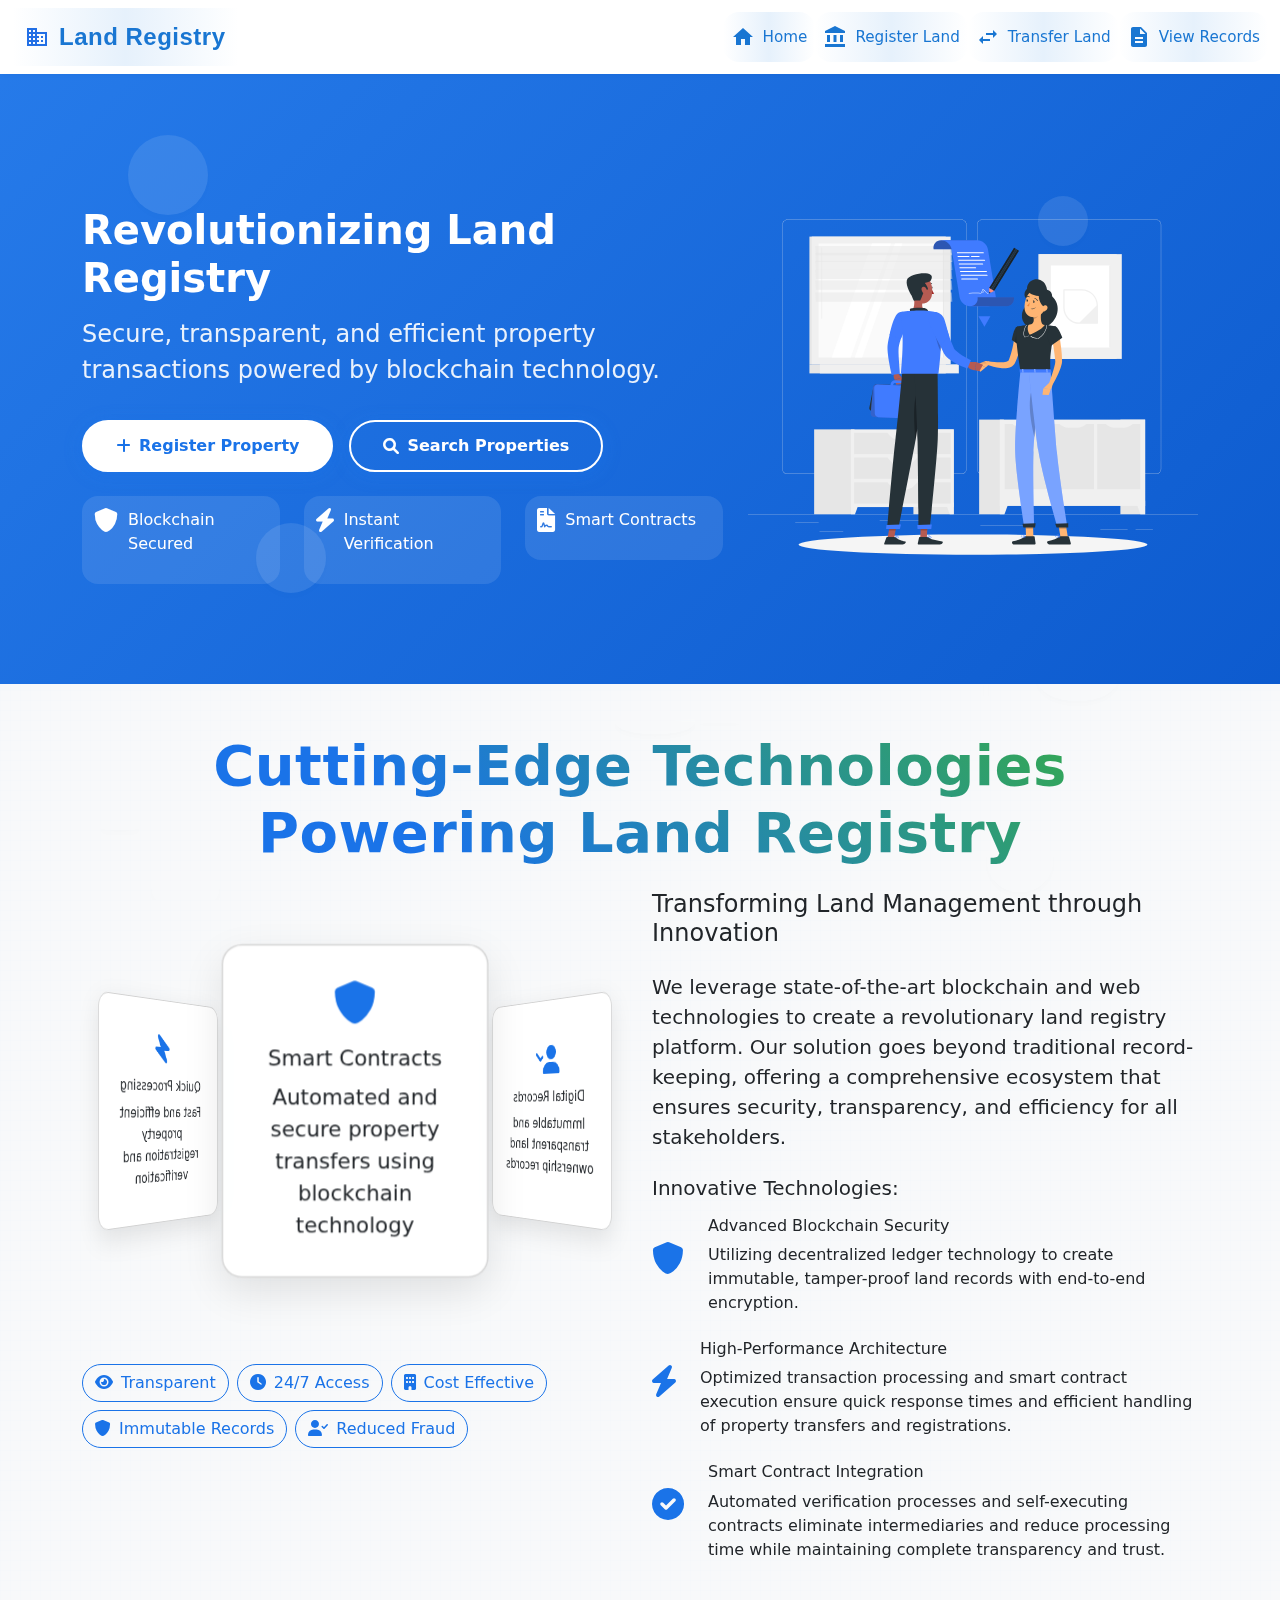
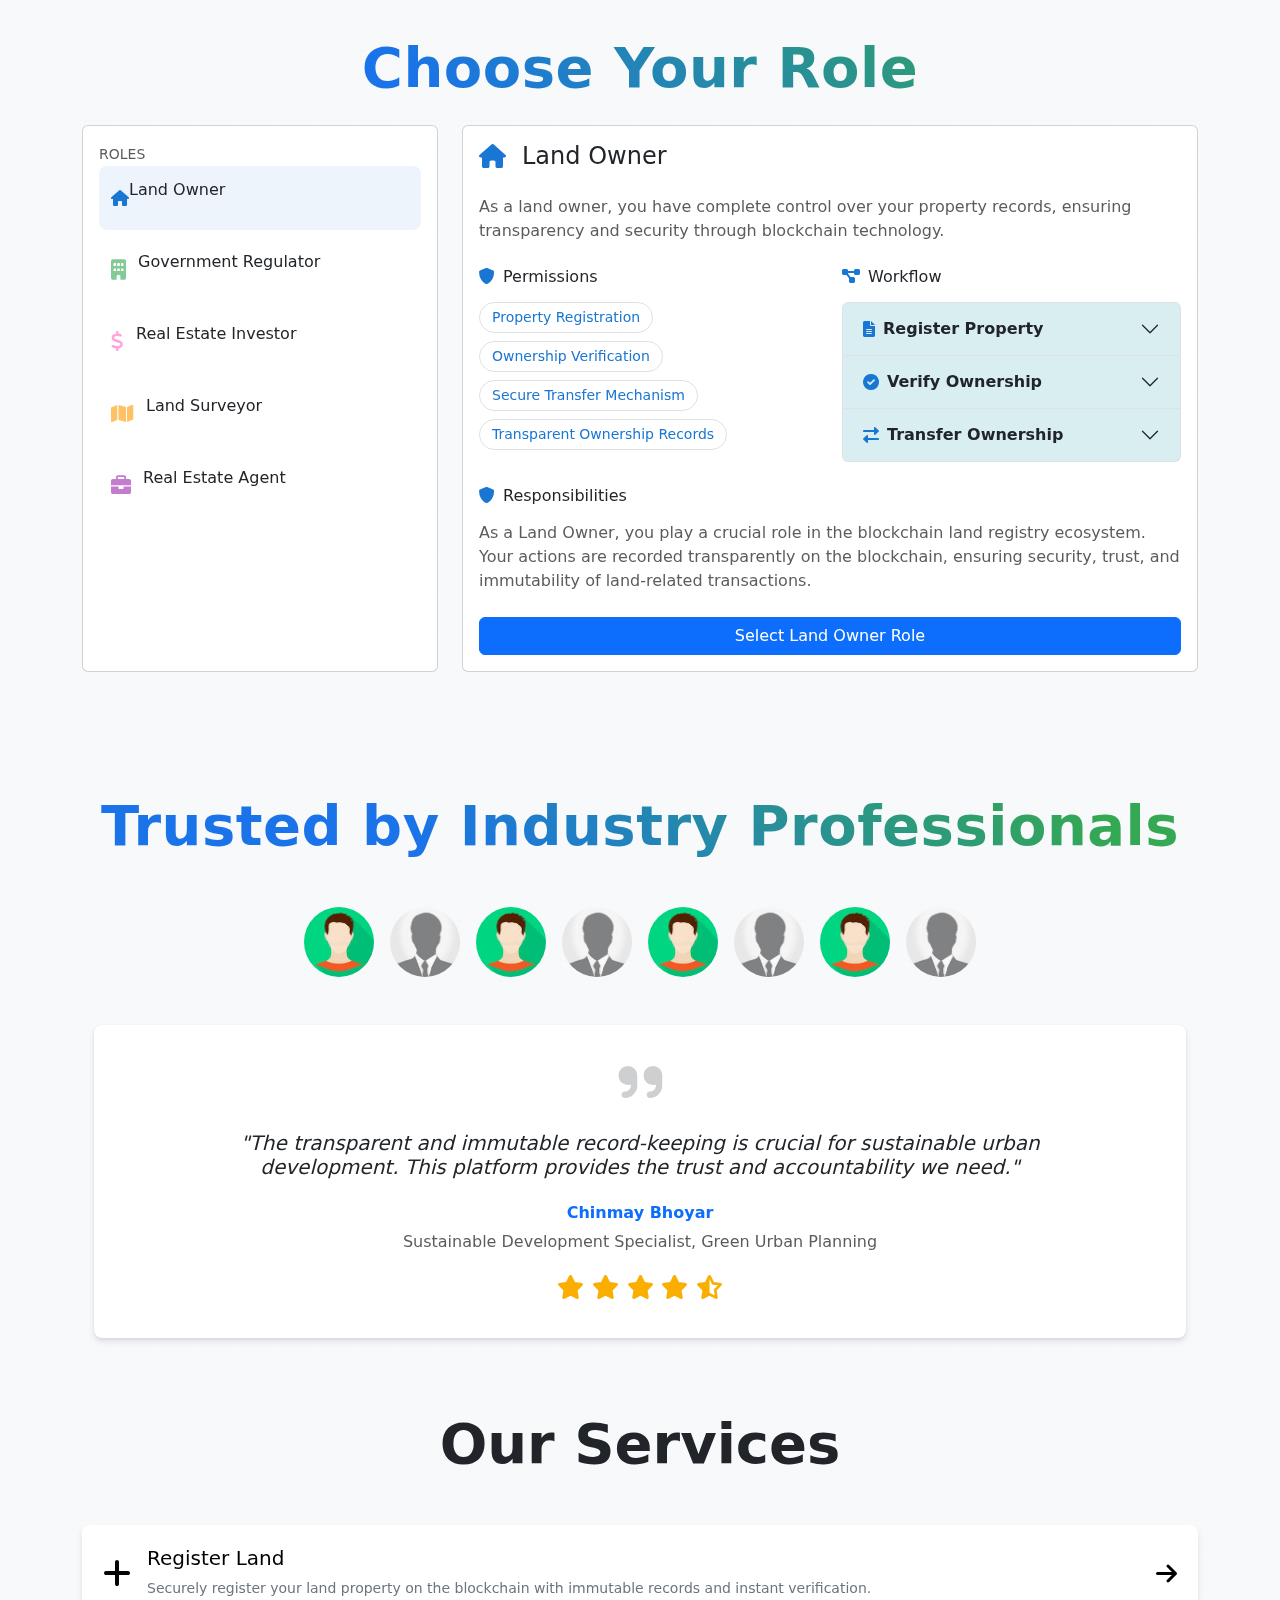
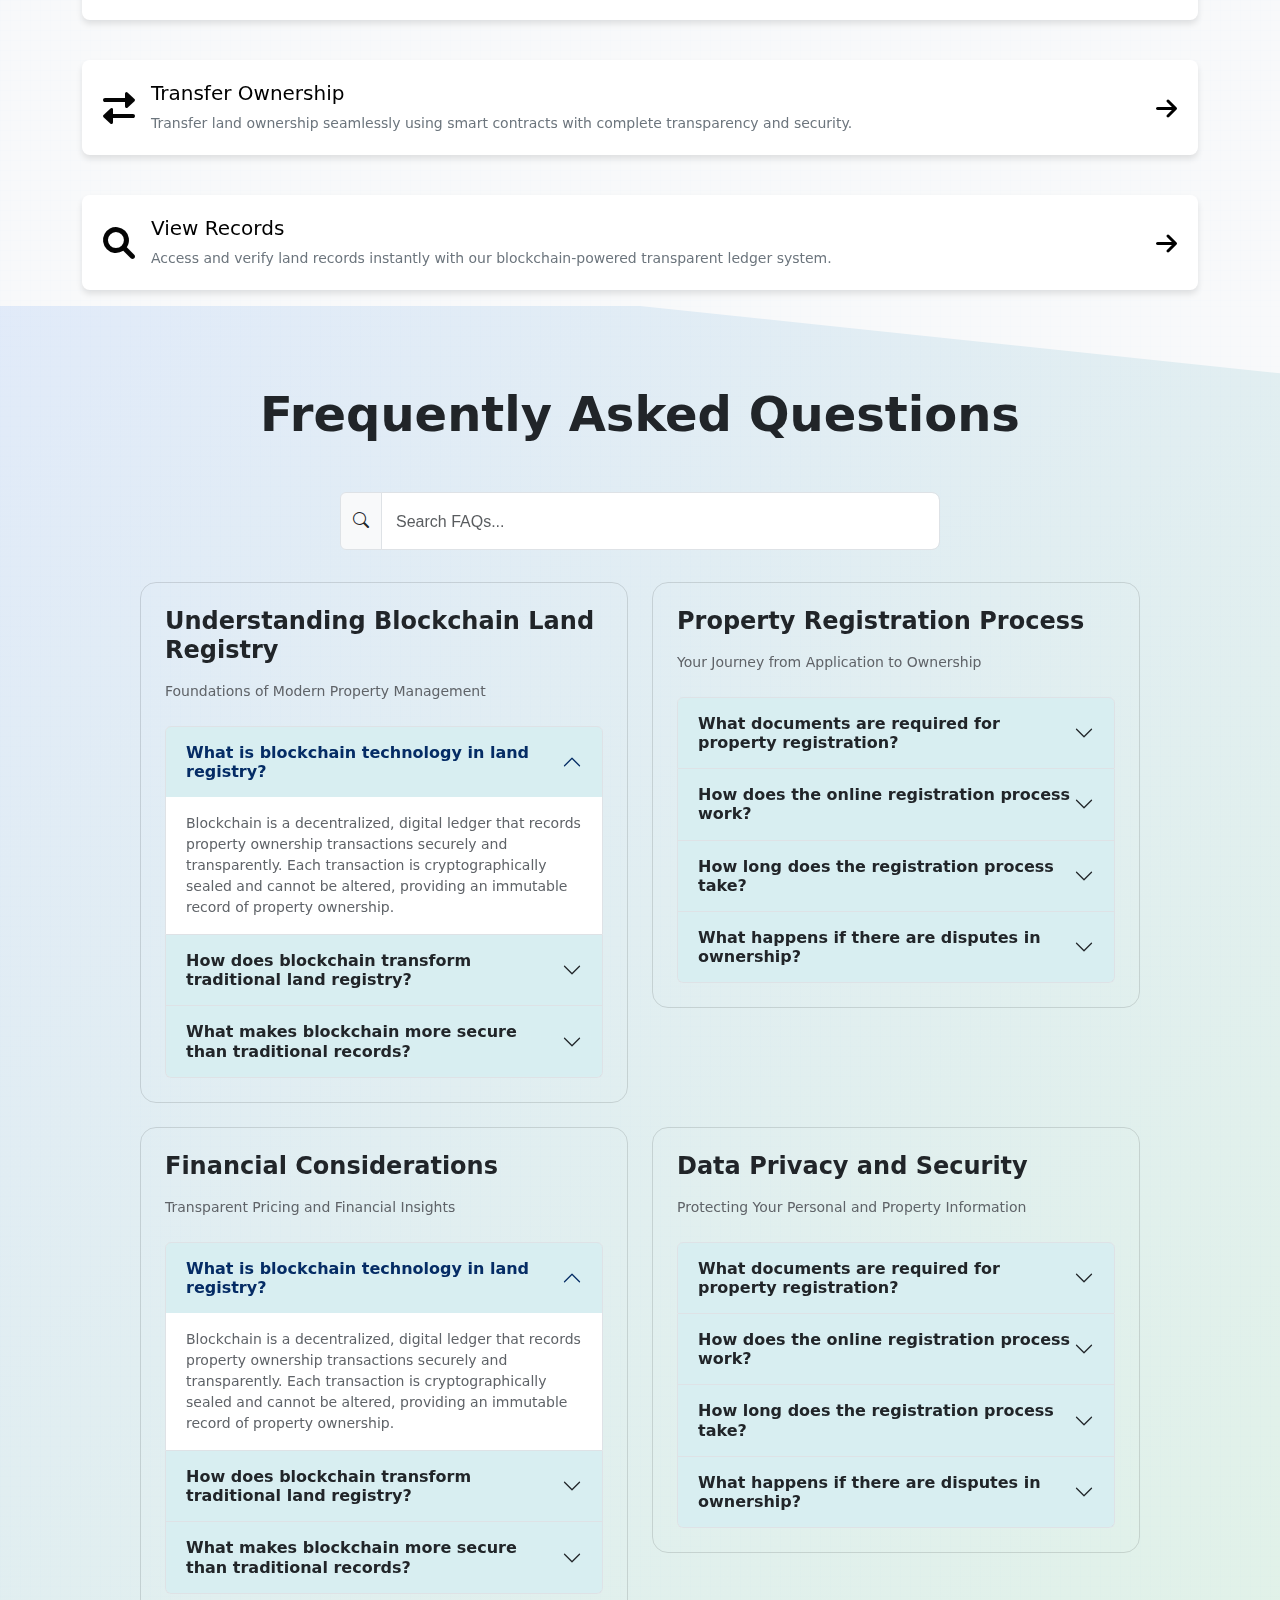
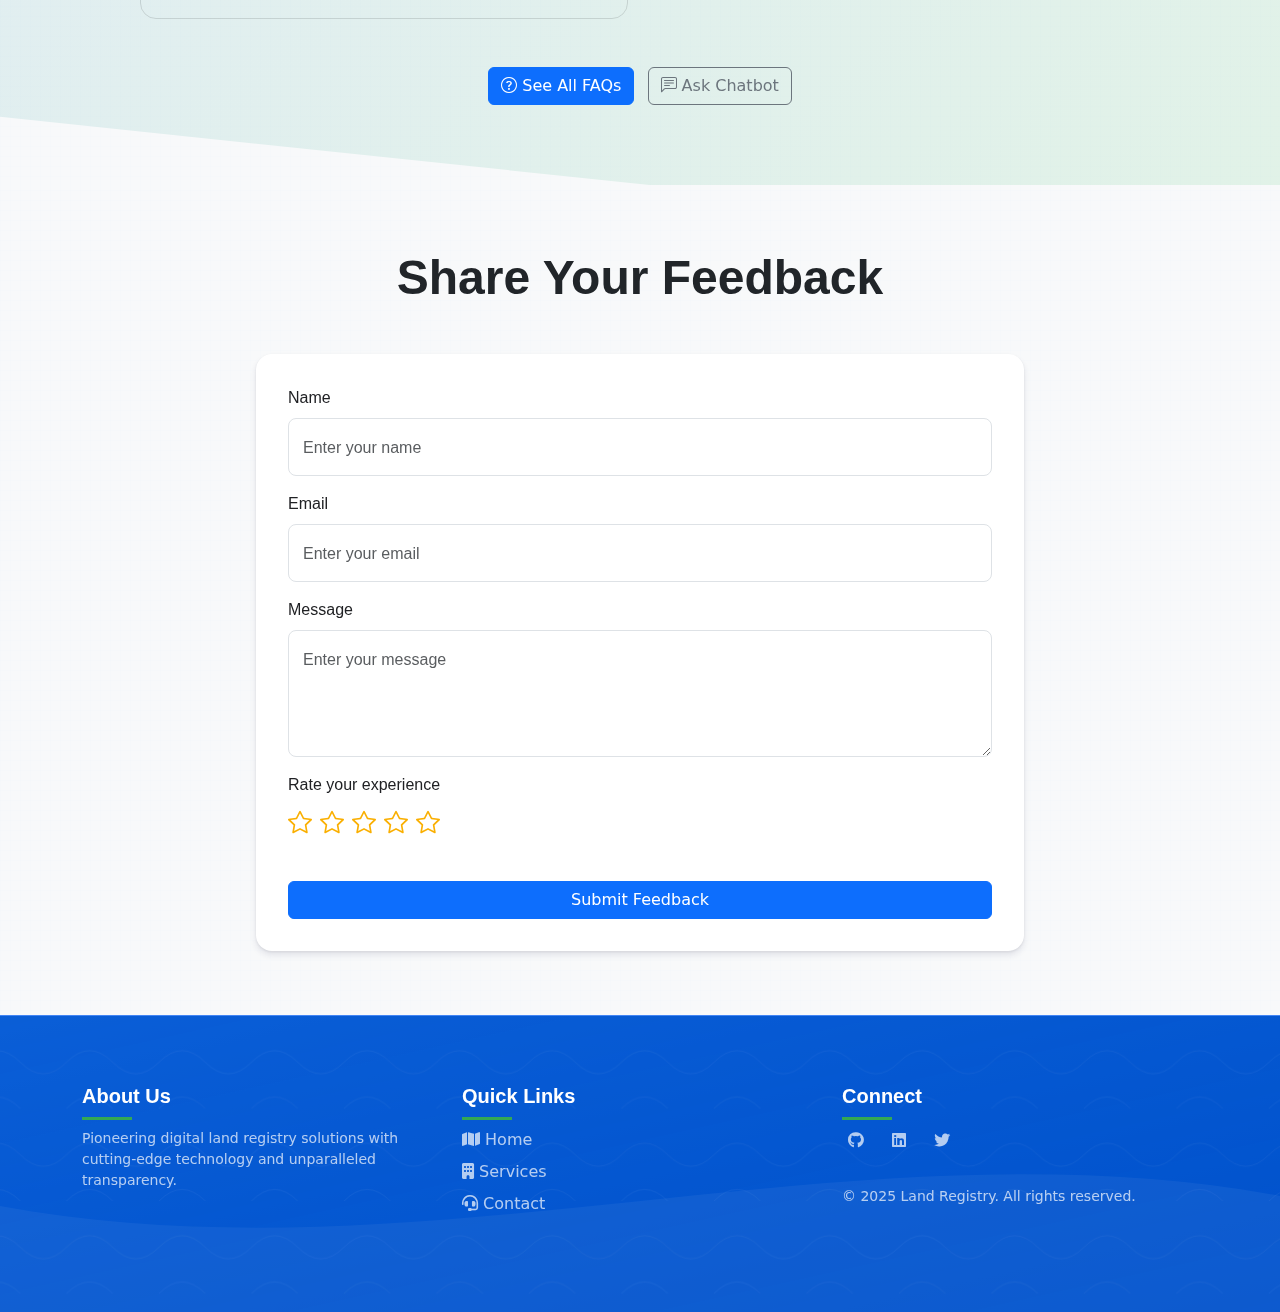
==== commit e7807d41: "Updated project with latest changes" ====
--- a/index.html
+++ b/index.html
@@ -4,14 +4,17 @@
     <meta charset="UTF-8">
     <meta name="viewport" content="width=device-width, initial-scale=1.0">
     <title>Workflow Toggle</title>
+    <link rel="icon" type="image/svg+xml" href="/favicon.svg">
+      <!-- Bootstrap CSS -->
     <link href="https://cdn.jsdelivr.net/npm/bootstrap@5.2.0/dist/css/bootstrap.min.css" rel="stylesheet">
+    <!-- Font Awesome -->
+    <link href="https://cdn.jsdelivr.net/npm/bootstrap-icons@1.10.5/font/bootstrap-icons.css" rel="stylesheet">
+    <link href="https://cdnjs.cloudflare.com/ajax/libs/font-awesome/6.0.0-beta3/css/all.min.css" rel="stylesheet">
+    <!-- jQuery -->
+    <script src="https://code.jquery.com/jquery-3.6.0.min.js"></script>
+    <link rel="stylesheet" type="text/css" href="style.css">
+    <script type="text/javascript" src="script.js"></script>
     
-    <link rel="icon" type="image/svg+xml" href="/favicon.svg">
-    <link rel="stylesheet" href="https://fonts.googleapis.com/css?family=Roboto:300,400,500,700&amp;display=swap">
-    <link href="https://cdn.jsdelivr.net/npm/bootstrap@5.2.0/dist/css/bootstrap.min.css" rel="stylesheet">
-    <link href="https://cdnjs.cloudflare.com/ajax/libs/font-awesome/6.0.0-beta3/css/all.min.css" rel="stylesheet">
-    
-    <link rel="stylesheet" type="text/css" href="style.css">
 </head>
 <body>
     <div id="root">
@@ -37,11 +40,11 @@
             <div class="bubble" style="left: 95.4853%; top: 21.6678%; width: 31.5046px; height: 87.6403px; animation-delay: 8.59344s;"></div>
             <div class="bubble" style="left: 11.911%; top: 96.4872%; width: 66.3508px; height: 42.3157px; animation-delay: 2.45741s;"></div>
         </div>
-    </div>
+    
 
 <header class="navbar navbar-expand-lg navbar-custom">
         <div class="container-fluid">
-            <a class="navbar-brand" href="/">
+            <a class="navbar-brand" href="index.html">
                 <svg xmlns="http://www.w3.org/2000/svg" width="24" height="24" viewBox="0 0 24 24" fill="currentColor">
                     <path d="M12 7V3H2v18h20V7zM6 19H4v-2h2zm0-4H4v-2h2zm0-4H4V9h2zm0-4H4V5h2zm4 12H8v-2h2zm0-4H8v-2h2zm0-4H8V9h2zm0-4H8V5h2zm10 12h-8v-2h2v-2h-2v-2h2v-2h-2V9h8zm-2-8h-2v2h2zm0 4h-2v2h2z"></path>
                 </svg>
@@ -53,7 +56,7 @@
             <div class="collapse navbar-collapse" id="navbarNav">
                 <ul class="navbar-nav ms-auto">
                     <li class="nav-item">
-                        <a class="nav-link nav-button" href="/">
+                        <a class="nav-link nav-button" href="file:///C:/Users/LENOVO/Downloads/Registry/index.html">
                             <svg xmlns="http://www.w3.org/2000/svg" width="24" height="24" viewBox="0 0 24 24" fill="currentColor">
                                 <path d="M10 20v-6h4v6h5v-8h3L12 3 2 12h3v8z"></path>
                             </svg>
@@ -61,7 +64,7 @@
                         </a>
                     </li>
                     <li class="nav-item">
-                        <a class="nav-link nav-button" href="/register">
+                        <a class="nav-link nav-button" href="pages/register-land.html">
                             <svg xmlns="http://www.w3.org/2000/svg" width="24" height="24" viewBox="0 0 24 24" fill="currentColor">
                                 <path d="M4 10h3v7H4zm6.5 0h3v7h-3zM2 19h20v3H2zm15-9h3v7h-3zm-5-9L2 6v2h20V6z"></path>
                             </svg>
@@ -69,7 +72,7 @@
                         </a>
                     </li>
                     <li class="nav-item">
-                        <a class="nav-link nav-button" href="/transfer">
+                        <a class="nav-link nav-button" href="pages/transfer-land.html">
                             <svg xmlns="http://www.w3.org/2000/svg" width="24" height="24" viewBox="0 0 24 24" fill="currentColor">
                                 <path d="M6.99 11 3 15l3.99 4v-3H14v-2H6.99zM21 9l-3.99-4v3H10v2h7.01v3z"></path>
                             </svg>
@@ -77,7 +80,7 @@
                         </a>
                     </li>
                     <li class="nav-item">
-                        <a class="nav-link nav-button" href="/records">
+                        <a class="nav-link nav-button" href="pages/view-land.html">
                             <svg xmlns="http://www.w3.org/2000/svg" width="24" height="24" viewBox="0 0 24 24" fill="currentColor">
                                 <path d="M14 2H6c-1.1 0-1.99.9-1.99 2L4 20c0 1.1.89 2 1.99 2H18c1.1 0 2-.9 2-2V8zm2 16H8v-2h8zm0-4H8v-2h8zm-3-5V3.5L18.5 9z"></path>
                             </svg>
@@ -88,51 +91,59 @@
             </div>
         </div>
     </header>
-
-    <section class="hero-section">
-        <div class="container">
-            <div class="bubble bubble-1"></div>
-            <div class="bubble bubble-2"></div>
-            <div class="bubble bubble-3"></div>
-            <div class="row">
-                <div class="col-md-7">
-                    <h1 class="hero-title">Revolutionizing Land Registry</h1>
-                    <p class="hero-subtitle">Secure, transparent, and efficient property transactions powered by blockchain technology. Experience the future of real estate management.</p>
-                    <div class="d-flex gap-3">
-                        <button class="btn btn-custom btn-primary-custom">
-                            <i class="fas fa-plus me-2"></i>Register Property
-                        </button>
-                        <button class="btn btn-custom btn-search-custom">
-                            <i class="fas fa-search me-2"></i>Search Properties
-                        </button>
-                    </div>
-                    <div class="row mt-5">
-                        <div class="col-md-4">
-                            <div class="feature-smart">
-                                <i class="fas fa-shield-alt smart-icon fa-3x"></i>
-                                <p class="smart-text">Blockchain Secured</p>
-                            </div>
-                        </div>
-                        <div class="col-md-4">
-                            <div class="feature-smart">
-                                <i class="fas fa-bolt smart-icon fa-3x"></i>
-                                <p class="smart-text">Instant Verification</p>
-                            </div>
-                        </div>
-                        <div class="col-md-4">
-                            <div class="feature-smart">
-                                <i class="fas fa-file-contract smart-icon fa-3x"></i>
-                                <p class="smart-text">Smart Contracts</p>
-                            </div>
-                        </div>
-                    </div>
-                </div>
-                <div class="col-md-5">
-                    <img src="img/hero-illustration.svg" alt="Land Registry Illustration" class="hero-illustration">
-                </div>
+ 
+ <!-- Revolutionizing Land Registry -->
+   <section class="hero-section">
+    <div class="container">
+        <div class="bubble bubble-1"></div>
+        <div class="bubble bubble-2"></div>
+        <div class="bubble bubble-3"></div>
+        <div class="row align-items-center">
+            <!-- Left Side: Text Content -->
+            <div class="col-lg-7 col-md-6 col-12 text-center text-md-start">
+                <h1 class="hero-title">Revolutionizing Land Registry</h1>
+                <p class="hero-subtitle">
+                    Secure, transparent, and efficient property transactions powered by blockchain technology.
+                </p>
+                <!-- Buttons (Stacked on mobile, inline on desktop) -->
+                <div class="d-flex flex-column flex-md-row gap-3 justify-content-center justify-content-md-start">
+                    <button class="btn btn-custom btn-primary-custom">
+                        <i class="fas fa-plus me-2"></i>Register Property
+                    </button>
+                    <button class="btn btn-custom btn-outline-search">
+                        <i class="fas fa-search me-2"></i>Search Properties
+                    </button>
+                </div>
+                <!-- Features Section -->
+                <div class="row mt-4">
+                    <div class="col-12 col-sm-4">
+                        <div class="feature-smart">
+                            <i class="fas fa-shield-alt smart-icon fa-2x"></i>
+                            <p class="smart-text">Blockchain Secured</p>
+                        </div>
+                    </div>
+                    <div class="col-12 col-sm-4">
+                        <div class="feature-smart">
+                            <i class="fas fa-bolt smart-icon fa-2x"></i>
+                            <p class="smart-text">Instant Verification</p>
+                        </div>
+                    </div>
+                    <div class="col-12 col-sm-4">
+                        <div class="feature-smart">
+                            <i class="fas fa-file-contract smart-icon fa-2x"></i>
+                            <p class="smart-text">Smart Contracts</p>
+                        </div>
+                    </div>
+                </div>
+            </div>
+            <!-- Right Side: Image -->
+            <div class="col-lg-5 col-md-6 col-12 text-center mt-4 mt-md-0">
+                <img src="img/hero-illustration.svg" alt="Land Registry Illustration" class="hero-illustration img-fluid">
             </div>
         </div>
-    </section>
+    </div>
+</section>
+
 
     <div class="container my-5">
         <h3 class="gradient-text display-4 mb-4">Cutting-Edge Technologies Powering Land Registry</h3>
@@ -209,82 +220,87 @@
             </div>
         </div>
     </div>
-<!-- Choose Your Role -->
-
+
+
+
+<!-- Section Choose Your Role Land Owner-->
 <div class="container my-5">
-        <h3 class="text-center display-4 fw-bold gradient-text mb-4">Choose Your Role</h3>
-        <div class="row">
-            <div class="col-md-4">
-                <div class="card h-100">
-                    <div class="card-body">
-                        <span class="text-uppercase text-muted small">ROLES</span>
-                        <div class="role-card active">
-                            <i class="fas fa-home role-icon"></i>
-                            <p class="role-name">Land Owner</p>
-                        </div>
-                        <div class="role-card">
-                            <i class="fas fa-building role-icon"></i>
-                            <p class="role-name">Government Regulator</p>
-                        </div>
-                        <div class="role-card">
-                            <i class="fas fa-dollar-sign role-icon"></i>
-                            <p class="role-name">Real Estate Investor</p>
-                        </div>
-                        <div class="role-card">
-                            <i class="fas fa-map role-icon"></i>
-                            <p class="role-name">Land Surveyor</p>
-                        </div>
-                        <div class="role-card">
-                            <i class="fas fa-briefcase role-icon"></i>
-                            <p class="role-name">Real Estate Agent</p>
-                        </div>
-                    </div>
-                </div>
-            </div>
-            <div class="col-md-8">
-                <div class="card h-100">
-                    <div class="card-body">
+    <h3 class="text-center display-4 fw-bold gradient-text mb-4">Choose Your Role</h3>
+    <div class="row">
+        <div class="col-md-4">
+            <div class="card h-100">
+                <div class="card-body">
+                    <span class="text-uppercase text-muted small">ROLES</span>
+                    <!-- Role Cards -->
+                    <div class="role-card active" data-target="land-owner">
+                        <i class="fas fa-home role-iconc role-h"></i>
+                        <p class="role-name">Land Owner</p>
+                    </div>
+                    <div class="role-card" data-target="government-regulator">
+                        <i class="fas fa-building role-icon role-hb"></i>
+                        <p class="role-name">Government Regulator</p>
+                    </div>
+                    <div class="role-card" data-target="real-estate-investor">
+                        <i class="fas fa-dollar-sign role-icon role-dob"></i>
+                        <p class="role-name">Real Estate Investor</p>
+                    </div>
+                    <div class="role-card" data-target="land-surveyor">
+                        <i class="fas fa-map role-icon role-dmo"></i>
+                        <p class="role-name">Land Surveyor</p>
+                    </div>
+                    <div class="role-card" data-target="real-estate-agent">
+                        <i class="fas fa-briefcase role-icon role-dmob"></i>
+                        <p class="role-name">Real Estate Agent</p>
+                    </div>
+                </div>
+            </div>
+        </div>
+        <div class="col-md-8">
+            <div class="card h-100">
+                <div class="card-body">
+                    <!-- Content Sections -->
+                    <div id="land-owner" class="content-section active">
                         <div class="d-flex align-items-center mb-4">
-                            <i class="fas fa-home me-3 fs-4"></i>
+                            <i class="fas fa-home me-3 fs-4 role-h"></i>
                             <h4 class="mb-0">Land Owner</h4>
                         </div>
                         <p class="text-muted mb-4">As a land owner, you have complete control over your property records, ensuring transparency and security through blockchain technology.</p>
                         <div class="row mb-4">
                             <div class="col-md-6">
                                 <h6 class="d-flex align-items-center mb-3">
-                                    <i class="fas fa-shield-alt me-2"></i>Permissions
+                                    <i class="fas fa-shield-alt me-2 role-h"></i>Permissions
                                 </h6>
                                 <div class="d-flex flex-wrap">
-                                    <span class="chip">Property Registration</span>
-                                    <span class="chip">Ownership Verification</span>
-                                    <span class="chip">Secure Transfer Mechanism</span>
-                                    <span class="chip">Transparent Ownership Records</span>
+                                    <span class="chip role-h">Property Registration</span>
+                                    <span class="chip role-h">Ownership Verification</span>
+                                    <span class="chip role-h">Secure Transfer Mechanism</span>
+                                    <span class="chip role-h">Transparent Ownership Records</span>
                                 </div>
                             </div>
                             <div class="col-md-6">
                                 <h6 class="d-flex align-items-center mb-3">
-                                    <i class="fas fa-project-diagram me-2"></i>Workflow
+                                    <i class="fas fa-project-diagram me-2 role-h"></i>Workflow
                                 </h6>
                                 <div class="accordion" id="workflowAccordion">
                                     <!-- Register Property -->
                                     <div class="accordion-item">
                                         <h2 class="accordion-header" id="headingOne">
                                             <button class="accordion-button collapsed" type="button" data-bs-toggle="collapse" data-bs-target="#collapseOne" aria-expanded="false" aria-controls="collapseOne">
-                                                <i class="fas fa-file-alt me-2"></i>Register Property
+                                                <i class="fas fa-file-alt me-2 role-h"></i>Register Property
                                             </button>
                                         </h2>
                                         <div id="collapseOne" class="accordion-collapse collapse" aria-labelledby="headingOne" data-bs-parent="#workflowAccordion">
                                             <div class="accordion-body">
                                                 <p class="small text-muted">Register your property on the blockchain.</p>
                                                 <div class="d-flex align-items-center mb-2">
-                                                    <i class="fas fa-user me-2"></i>
+                                                    <i class="fas fa-user me-2 role-h"></i>
                                                     <div>
                                                         <p class="small mb-0">What is the first step in registering a property?</p>
                                                         <p class="small text-muted">The first step is to create a digital identity and connect your wallet.</p>
                                                     </div>
                                                 </div>
                                                 <div class="d-flex align-items-center">
-                                                    <i class="fas fa-check-circle me-2"></i>
+                                                    <i class="fas fa-check-circle me-2 role-h"></i>
                                                     <div>
                                                         <p class="small mb-0">How do I create a digital identity?</p>
                                                         <p class="small text-muted">You can create a digital identity by providing your personal details and verifying your identity through our platform.</p>
@@ -297,14 +313,14 @@
                                     <div class="accordion-item">
                                         <h2 class="accordion-header" id="headingTwo">
                                             <button class="accordion-button collapsed" type="button" data-bs-toggle="collapse" data-bs-target="#collapseTwo" aria-expanded="false" aria-controls="collapseTwo">
-                                                <i class="fas fa-check-circle me-2"></i>Verify Ownership
+                                                <i class="fas fa-check-circle me-2 role-h"></i>Verify Ownership
                                             </button>
                                         </h2>
                                         <div id="collapseTwo" class="accordion-collapse collapse" aria-labelledby="headingTwo" data-bs-parent="#workflowAccordion">
                                             <div class="accordion-body">
                                                 <p class="small text-muted">Verify your ownership of the property.</p>
                                                 <div class="d-flex align-items-center mb-2">
-                                                    <i class="fas fa-gavel me-2"></i>
+                                                    <i class="fas fa-gavel me-2 role-h"></i>
                                                     <div>
                                                         <p class="small mb-0">How do I verify my ownership of the property?</p>
                                                         <p class="small text-muted">You can verify your ownership by providing proof of ownership documents and undergoing a verification process.</p>
@@ -324,14 +340,14 @@
                                     <div class="accordion-item">
                                         <h2 class="accordion-header" id="headingThree">
                                             <button class="accordion-button collapsed" type="button" data-bs-toggle="collapse" data-bs-target="#collapseThree" aria-expanded="false" aria-controls="collapseThree">
-                                                <i class="fas fa-exchange-alt me-2"></i>Transfer Ownership
+                                                <i class="fas fa-exchange-alt me-2 role-h"></i>Transfer Ownership
                                             </button>
                                         </h2>
                                         <div id="collapseThree" class="accordion-collapse collapse" aria-labelledby="headingThree" data-bs-parent="#workflowAccordion">
                                             <div class="accordion-body">
                                                 <p class="small text-muted">Transfer ownership of the property.</p>
                                                 <div class="d-flex align-items-center mb-2">
-                                                    <i class="fas fa-arrow-right me-2"></i>
+                                                    <i class="fas fa-arrow-right me-2 role-h"></i>
                                                     <div>
                                                         <p class="small mb-0">How do I transfer ownership of the property?</p>
                                                         <p class="small text-muted">You can transfer ownership by creating a new transaction and verifying the transfer.</p>
@@ -340,28 +356,507 @@
                                                 <div class="d-flex align-items-center">
                                                     <i class="fas fa-check-circle me-2"></i>
                                                     <div>
-<p class="small mb-0">What is the verification process?</p>
-<p class="small text-muted">The verification process involves confirming the transfer details and verifying the new owner's identity.</p>
-        </div>
-        </div>
-        </div>
-        </div>
+                                                        <p class="small mb-0">What is the verification process?</p>
+                                                        <p class="small text-muted">The verification process involves confirming the transfer details and verifying the new owner's identity.</p>
+                                                    </div>
+                                                </div>
+                                            </div>
+                                        </div>
+                                    </div>
+                                </div>
+                            </div>
+                        </div>
+                        <h6 class="d-flex align-items-center mb-3">
+                            <i class="fas fa-shield-alt me-2 role-h"></i>Responsibilities
+                        </h6>
+                        <p class="text-muted mb-4">As a Land Owner, 
+                        you play a crucial role in the blockchain land
+                        registry ecosystem. Your actions are recorded 
+                        transparently on the blockchain, ensuring security, 
+                         trust, and immutability of land-related transactions.</p>
+                        <button class="btn btn-primary w-100">Select Land Owner Role</button>
+                    </div>
+
+                    <div id="government-regulator" class="content-section">
+                        <div class="d-flex align-items-center mb-4">
+                            <i class="fas fa-building me-3 fs-4 role-hb"></i>
+                            <h4 class="mb-0">Government Regulator</h4>
+                        </div>
+                        <p class="text-muted mb-4">As a government regulator, you oversee land transactions and ensure compliance with regulations.</p>
+                        <div class="row mb-4">
+                            <div class="col-md-6">
+                                <h6 class="d-flex align-items-center mb-3">
+                                    <i class="fas fa-shield-alt me-2 role-hb"></i>Permissions
+                                </h6>
+                                <div class="d-flex flex-wrap">
+                                    <span class="chip role-hb">Property Registration</span>
+                                    <span class="chip role-hb">Ownership Verification</span>
+                                    <span class="chip role-hb">Secure Transfer Mechanism</span>
+                                    <span class="chip role-hb">Transparent Ownership Records</span>
+                                </div>
+                            </div>
+                            <div class="col-md-6">
+                                <h6 class="d-flex align-items-center mb-3">
+                                    <i class="fas fa-project-diagram me-2 role-hb"></i>Workflow
+                                </h6>
+                                <div class="accordion" id="workflowAccordion">
+                                    <!-- Register Property -->
+                                    <div class="accordion-item">
+                                        <h2 class="accordion-header" id="headingOne">
+                                            <button class="accordion-button collapsed" type="button" data-bs-toggle="collapse" data-bs-target="#collapseOne" aria-expanded="false" aria-controls="collapseOne">
+                                                <i class="fas fa-file-alt me-2 role-hb"></i>Register Property
+                                            </button>
+                                        </h2>
+                                        <div id="collapseOne" class="accordion-collapse collapse" aria-labelledby="headingOne" data-bs-parent="#workflowAccordion">
+                                            <div class="accordion-body">
+                                                <p class="small text-muted">Register your property on the blockchain.</p>
+                                                <div class="d-flex align-items-center mb-2">
+                                                    <i class="fas fa-user me-2 role-hb"></i>
+                                                    <div>
+                                                        <p class="small mb-0">What is the first step in registering a property?</p>
+                                                        <p class="small text-muted">The first step is to create a digital identity and connect your wallet.</p>
+                                                    </div>
+                                                </div>
+                                                <div class="d-flex align-items-center">
+                                                    <i class="fas fa-check-circle me-2"></i>
+                                                    <div>
+                                                        <p class="small mb-0">How do I create a digital identity?</p>
+                                                        <p class="small text-muted">You can create a digital identity by providing your personal details and verifying your identity through our platform.</p>
+                                                    </div>
+                                                </div>
+                                            </div>
+                                        </div>
+                                    </div>
+                                    <!-- Verify Ownership -->
+                                    <div class="accordion-item">
+                                        <h2 class="accordion-header" id="headingTwo">
+                                            <button class="accordion-button collapsed" type="button" data-bs-toggle="collapse" data-bs-target="#collapseTwo" aria-expanded="false" aria-controls="collapseTwo">
+                                                <i class="fas fa-check-circle me-2 role-hb"></i>Verify Ownership
+                                            </button>
+                                        </h2>
+                                        <div id="collapseTwo" class="accordion-collapse collapse" aria-labelledby="headingTwo" data-bs-parent="#workflowAccordion">
+                                            <div class="accordion-body">
+                                                <p class="small text-muted">Verify your ownership of the property.</p>
+                                                <div class="d-flex align-items-center mb-2">
+                                                    <i class="fas fa-gavel me-2 role-hb"></i>
+                                                    <div>
+                                                        <p class="small mb-0">How do I verify my ownership of the property?</p>
+                                                        <p class="small text-muted">You can verify your ownership by providing proof of ownership documents and undergoing a verification process.</p>
+                                                    </div>
+                                                </div>
+                                                <div class="d-flex align-items-center">
+                                                    <i class="fas fa-file-alt me-2 role-hb"></i>
+                                                    <div>
+                                                        <p class="small mb-0">What documents do I need to provide?</p>
+                                                        <p class="small text-muted">You will need to provide proof of ownership documents such as a deed or title.</p>
+                                                    </div>
+                                                </div>
+                                            </div>
+                                        </div>
+                                    </div>
+                                    <!-- Transfer Ownership -->
+                                    <div class="accordion-item">
+                                        <h2 class="accordion-header" id="headingThree">
+                                            <button class="accordion-button collapsed" type="button" data-bs-toggle="collapse" data-bs-target="#collapseThree" aria-expanded="false" aria-controls="collapseThree">
+                                                <i class="fas fa-exchange-alt me-2 role-hb"></i>Transfer Ownership
+                                            </button>
+                                        </h2>
+                                        <div id="collapseThree" class="accordion-collapse collapse" aria-labelledby="headingThree" data-bs-parent="#workflowAccordion">
+                                            <div class="accordion-body">
+                                                <p class="small text-muted">Transfer ownership of the property.</p>
+                                                <div class="d-flex align-items-center mb-2">
+                                                    <i class="fas fa-arrow-right me-2 role-hb"></i>
+                                                    <div>
+                                                        <p class="small mb-0">How do I transfer ownership of the property?</p>
+                                                        <p class="small text-muted">You can transfer ownership by creating a new transaction and verifying the transfer.</p>
+                                                    </div>
+                                                </div>
+                                                <div class="d-flex align-items-center">
+                                                    <i class="fas fa-check-circle me-2 role-hb"></i>
+                                                    <div>
+                                                        <p class="small mb-0">What is the verification process?</p>
+                                                        <p class="small text-muted">The verification process involves confirming the transfer details and verifying the new owner's identity.</p>
+                                                    </div>
+                                                </div>
+                                            </div>
+                                        </div>
+                                    </div>
+                                </div>
+                            </div>
+                        </div>
+                       <h6 class="d-flex align-items-center mb-3">
+                            <i class="fas fa-shield-alt me-2 role-hb"></i>Responsibilities
+                        </h6>
+                        <p class="text-muted mb-4">As a Land Owner, 
+                        you play a crucial role in the blockchain land
+                        registry ecosystem. Your actions are recorded 
+                        transparently on the blockchain, ensuring security, 
+                         trust, and immutability of land-related transactions.</p>
+                        <button class="btn btn-primary w-100">Select Government Regulator Role</button>
+                    </div>
+
+                    <div id="real-estate-investor" class="content-section">
+                        <div class="d-flex align-items-center mb-4">
+                            <i class="fas fa-dollar-sign me-3 fs-4 role-dob"></i>
+                            <h4 class="mb-0">Real Estate Investor</h4>
+                        </div>
+                        
+                        <p class="text-muted mb-4">As a real estate investor, you can explore and invest in properties securely using blockchain technology.</p>
+                        
+                        <div class="row mb-4">
+                            <div class="col-md-6">
+                                <h6 class="d-flex align-items-center mb-3">
+                                    <i class="fas fa-shield-alt me-2 role-dob"></i>Permissions
+                                </h6>
+                                <div class="d-flex flex-wrap">
+                                    <span class="chip role-dob">Property Registration</span>
+                                    <span class="chip role-dob">Ownership Verification</span>
+                                    <span class="chip role-dob">Secure Transfer Mechanism</span>
+                                    <span class="chip role-dob">Transparent Ownership Records</span>
+                                </div>
+                            </div>
+                            <div class="col-md-6">
+                                <h6 class="d-flex align-items-center mb-3">
+                                    <i class="fas fa-project-diagram me-2 role-dob"></i>Workflow
+                                </h6>
+                                <div class="accordion" id="workflowAccordion">
+                                    <!-- Register Property -->
+                                    <div class="accordion-item">
+                                        <h2 class="accordion-header" id="headingOne">
+                                            <button class="accordion-button collapsed" type="button" data-bs-toggle="collapse" data-bs-target="#collapseOne" aria-expanded="false" aria-controls="collapseOne">
+                                                <i class="fas fa-file-alt me-2 role-dob"></i>Register Property
+                                            </button>
+                                        </h2>
+                                        <div id="collapseOne" class="accordion-collapse collapse" aria-labelledby="headingOne" data-bs-parent="#workflowAccordion">
+                                            <div class="accordion-body">
+                                                <p class="small text-muted">Register your property on the blockchain.</p>
+                                                <div class="d-flex align-items-center mb-2">
+                                                    <i class="fas fa-user me-2 role-dob"></i>
+                                                    <div>
+                                                        <p class="small mb-0">What is the first step in registering a property?</p>
+                                                        <p class="small text-muted">The first step is to create a digital identity and connect your wallet.</p>
+                                                    </div>
+                                                </div>
+                                                <div class="d-flex align-items-center">
+                                                    <i class="fas fa-check-circle me-2 role-dob"></i>
+                                                    <div>
+                                                        <p class="small mb-0">How do I create a digital identity?</p>
+                                                        <p class="small text-muted">You can create a digital identity by providing your personal details and verifying your identity through our platform.</p>
+                                                    </div>
+                                                </div>
+                                            </div>
+                                        </div>
+                                    </div>
+                                    <!-- Verify Ownership -->
+                                    <div class="accordion-item">
+                                        <h2 class="accordion-header" id="headingTwo">
+                                            <button class="accordion-button collapsed" type="button" data-bs-toggle="collapse" data-bs-target="#collapseTwo" aria-expanded="false" aria-controls="collapseTwo">
+                                                <i class="fas fa-check-circle me-2 role-dob"></i>Verify Ownership
+                                            </button>
+                                        </h2>
+                                        <div id="collapseTwo" class="accordion-collapse collapse" aria-labelledby="headingTwo" data-bs-parent="#workflowAccordion">
+                                            <div class="accordion-body">
+                                                <p class="small text-muted">Verify your ownership of the property.</p>
+                                                <div class="d-flex align-items-center mb-2">
+                                                    <i class="fas fa-gavel me-2 role-dob"></i>
+                                                    <div>
+                                                        <p class="small mb-0">How do I verify my ownership of the property?</p>
+                                                        <p class="small text-muted">You can verify your ownership by providing proof of ownership documents and undergoing a verification process.</p>
+                                                    </div>
+                                                </div>
+                                                <div class="d-flex align-items-center">
+                                                    <i class="fas fa-file-alt me-2 role-dob"></i>
+                                                    <div>
+                                                        <p class="small mb-0">What documents do I need to provide?</p>
+                                                        <p class="small text-muted">You will need to provide proof of ownership documents such as a deed or title.</p>
+                                                    </div>
+                                                </div>
+                                            </div>
+                                        </div>
+                                    </div>
+                                    <!-- Transfer Ownership -->
+                                    <div class="accordion-item">
+                                        <h2 class="accordion-header" id="headingThree">
+                                            <button class="accordion-button collapsed" type="button" data-bs-toggle="collapse" data-bs-target="#collapseThree" aria-expanded="false" aria-controls="collapseThree">
+                                                <i class="fas fa-exchange-alt me-2 role-dob"></i>Transfer Ownership
+                                            </button>
+                                        </h2>
+                                        <div id="collapseThree" class="accordion-collapse collapse" aria-labelledby="headingThree" data-bs-parent="#workflowAccordion">
+                                            <div class="accordion-body">
+                                                <p class="small text-muted">Transfer ownership of the property.</p>
+                                                <div class="d-flex align-items-center mb-2">
+                                                    <i class="fas fa-arrow-right me-2 role-dob"></i>
+                                                    <div>
+                                                        <p class="small mb-0">How do I transfer ownership of the property?</p>
+                                                        <p class="small text-muted">You can transfer ownership by creating a new transaction and verifying the transfer.</p>
+                                                    </div>
+                                                </div>
+                                                <div class="d-flex align-items-center">
+                                                    <i class="fas fa-check-circle me-2"></i>
+                                                    <div>
+                                                        <p class="small mb-0">What is the verification process?</p>
+                                                        <p class="small text-muted">The verification process involves confirming the transfer details and verifying the new owner's identity.</p>
+                                                    </div>
+                                                </div>
+                                            </div>
+                                        </div>
+                                    </div>
+                                </div>
+                            </div>
+                        </div>
+                        <h6 class="d-flex align-items-center mb-3">
+                            <i class="fas fa-shield-alt me-2 role-dob"></i>Responsibilities
+                        </h6>
+                        <p class="text-muted mb-4">As a Land Owner, 
+                        you play a crucial role in the blockchain land
+                        registry ecosystem. Your actions are recorded 
+                        transparently on the blockchain, ensuring security, 
+                         trust, and immutability of land-related transactions.</p>
+                        <button class="btn btn-primary w-100">Select Real Estate Investor Role</button>
+                    </div>
+
+                    <div id="land-surveyor" class="content-section">
+                        <div class="d-flex align-items-center mb-4">
+                            <i class="fas fa-map me-3 fs-4 role-dmo"></i>
+                            <h4 class="mb-0">Land Surveyor</h4>
+                        </div>
+                        <p class="text-muted mb-4">As a land surveyor, you provide accurate land measurements and data for property registration.</p>
+                        <div class="row mb-4">
+                            <div class="col-md-6">
+                                <h6 class="d-flex align-items-center mb-3">
+                                    <i class="fas fa-shield-alt me-2 role-dmo"></i>Permissions
+                                </h6>
+                                <div class="d-flex flex-wrap">
+                                    <span class="chip role-dmo">Property Registration</span>
+                                    <span class="chip role-dmo">Ownership Verification</span>
+                                    <span class="chip role-dmo">Secure Transfer Mechanism</span>
+                                    <span class="chip role-dmo">Transparent Ownership Records</span>
+                                </div>
+                            </div>
+                            <div class="col-md-6">
+                                <h6 class="d-flex align-items-center mb-3">
+                                    <i class="fas fa-project-diagram me-2 role-dmo"></i>Workflow
+                                </h6>
+                                <div class="accordion" id="workflowAccordion">
+                                    <!-- Register Property -->
+                                    <div class="accordion-item">
+                                        <h2 class="accordion-header" id="headingOne">
+                                            <button class="accordion-button collapsed" type="button" data-bs-toggle="collapse" data-bs-target="#collapseOne" aria-expanded="false" aria-controls="collapseOne">
+                                                <i class="fas fa-file-alt me-2 role-dmo"></i>Register Property
+                                            </button>
+                                        </h2>
+                                        <div id="collapseOne" class="accordion-collapse collapse" aria-labelledby="headingOne" data-bs-parent="#workflowAccordion">
+                                            <div class="accordion-body">
+                                                <p class="small text-muted">Register your property on the blockchain.</p>
+                                                <div class="d-flex align-items-center mb-2">
+                                                    <i class="fas fa-user me-2 role-dmo"></i>
+                                                    <div>
+                                                        <p class="small mb-0">What is the first step in registering a property?</p>
+                                                        <p class="small text-muted">The first step is to create a digital identity and connect your wallet.</p>
+                                                    </div>
+                                                </div>
+                                                <div class="d-flex align-items-center">
+                                                    <i class="fas fa-check-circle me-2"></i>
+                                                    <div>
+                                                        <p class="small mb-0">How do I create a digital identity?</p>
+                                                        <p class="small text-muted">You can create a digital identity by providing your personal details and verifying your identity through our platform.</p>
+                                                    </div>
+                                                </div>
+                                            </div>
+                                        </div>
+                                    </div>
+                                    <!-- Verify Ownership -->
+                                    <div class="accordion-item">
+                                        <h2 class="accordion-header" id="headingTwo">
+                                            <button class="accordion-button collapsed" type="button" data-bs-toggle="collapse" data-bs-target="#collapseTwo" aria-expanded="false" aria-controls="collapseTwo">
+                                                <i class="fas fa-check-circle me-2 role-dmo"></i>Verify Ownership
+                                            </button>
+                                        </h2>
+                                        <div id="collapseTwo" class="accordion-collapse collapse" aria-labelledby="headingTwo" data-bs-parent="#workflowAccordion">
+                                            <div class="accordion-body">
+                                                <p class="small text-muted">Verify your ownership of the property.</p>
+                                                <div class="d-flex align-items-center mb-2">
+                                                    <i class="fas fa-gavel me-2 role-dmo"></i>
+                                                    <div>
+                                                        <p class="small mb-0">How do I verify my ownership of the property?</p>
+                                                        <p class="small text-muted">You can verify your ownership by providing proof of ownership documents and undergoing a verification process.</p>
+                                                    </div>
+                                                </div>
+                                                <div class="d-flex align-items-center">
+                                                    <i class="fas fa-file-alt me-2 role-dmo"></i>
+                                                    <div>
+                                                        <p class="small mb-0">What documents do I need to provide?</p>
+                                                        <p class="small text-muted">You will need to provide proof of ownership documents such as a deed or title.</p>
+                                                    </div>
+                                                </div>
+                                            </div>
+                                        </div>
+                                    </div>
+                                    <!-- Transfer Ownership -->
+                                    <div class="accordion-item">
+                                        <h2 class="accordion-header" id="headingThree">
+                                            <button class="accordion-button collapsed" type="button" data-bs-toggle="collapse" data-bs-target="#collapseThree" aria-expanded="false" aria-controls="collapseThree">
+                                                <i class="fas fa-exchange-alt me-2 role-dmo"></i>Transfer Ownership
+                                            </button>
+                                        </h2>
+                                        <div id="collapseThree" class="accordion-collapse collapse" aria-labelledby="headingThree" data-bs-parent="#workflowAccordion">
+                                            <div class="accordion-body">
+                                                <p class="small text-muted">Transfer ownership of the property.</p>
+                                                <div class="d-flex align-items-center mb-2">
+                                                    <i class="fas fa-arrow-right me-2 role-dmo"></i>
+                                                    <div>
+                                                        <p class="small mb-0">How do I transfer ownership of the property?</p>
+                                                        <p class="small text-muted">You can transfer ownership by creating a new transaction and verifying the transfer.</p>
+                                                    </div>
+                                                </div>
+                                                <div class="d-flex align-items-center">
+                                                    <i class="fas fa-check-circle me-2 role-dmo"></i>
+                                                    <div>
+                                                        <p class="small mb-0">What is the verification process?</p>
+                                                        <p class="small text-muted">The verification process involves confirming the transfer details and verifying the new owner's identity.</p>
+                                                    </div>
+                                                </div>
+                                            </div>
+                                        </div>
+                                    </div>
+                                </div>
+                            </div>
+                        </div>
+                        <h6 class="d-flex align-items-center mb-3">
+                            <i class="fas fa-shield-alt me-2 role-dmo"></i>Responsibilities
+                        </h6>
+                        <p class="text-muted mb-4">As a Land Owner, 
+                        you play a crucial role in the blockchain land
+                        registry ecosystem. Your actions are recorded 
+                        transparently on the blockchain, ensuring security, 
+                         trust, and immutability of land-related transactions.</p>
+                        <button class="btn btn-primary w-100">Select Land Surveyor Role</button>
+                    </div>
+
+                    <div id="real-estate-agent" class="content-section">
+                        <div class="d-flex align-items-center mb-4">
+                            <i class="fas fa-briefcase me-3 fs-4 role-dmob"></i>
+                            <h4 class="mb-0">Real Estate Agent</h4>
+                        </div>
+                        <p class="text-muted mb-4">As a real estate agent, you facilitate property transactions and connect buyers with sellers.</p>
+                        <div class="row mb-4">
+                            <div class="col-md-6">
+                                <h6 class="d-flex align-items-center mb-3">
+                                    <i class="fas fa-shield-alt me-2 role-dmob"></i>Permissions
+                                </h6>
+                                <div class="d-flex flex-wrap">
+                                    <span class="chip role-dmob">Property Registration</span>
+                                    <span class="chip role-dmob">Ownership Verification</span>
+                                    <span class="chip role-dmob">Secure Transfer Mechanism</span>
+                                    <span class="chip role-dmob">Transparent Ownership Records</span>
+                                </div>
+                            </div>
+                            <div class="col-md-6">
+                                <h6 class="d-flex align-items-center mb-3">
+                                    <i class="fas fa-project-diagram me-2 role-dmob"></i>Workflow
+                                </h6>
+                                <div class="accordion" id="workflowAccordion">
+                                    <!-- Register Property -->
+                                    <div class="accordion-item">
+                                        <h2 class="accordion-header" id="headingOne">
+                                            <button class="accordion-button collapsed" type="button" data-bs-toggle="collapse" data-bs-target="#collapseOne" aria-expanded="false" aria-controls="collapseOne">
+                                                <i class="fas fa-file-alt me-2 role-dmob"></i>Register Property
+                                            </button>
+                                        </h2>
+                                        <div id="collapseOne" class="accordion-collapse collapse" aria-labelledby="headingOne" data-bs-parent="#workflowAccordion">
+                                            <div class="accordion-body">
+                                                <p class="small text-muted">Register your property on the blockchain.</p>
+                                                <div class="d-flex align-items-center mb-2">
+                                                    <i class="fas fa-user me-2 role-dmob"></i>
+                                                    <div>
+                                                        <p class="small mb-0">What is the first step in registering a property?</p>
+                                                        <p class="small text-muted">The first step is to create a digital identity and connect your wallet.</p>
+                                                    </div>
+                                                </div>
+                                                <div class="d-flex align-items-center">
+                                                    <i class="fas fa-check-circle me-2 role-dmob"></i>
+                                                    <div>
+                                                        <p class="small mb-0">How do I create a digital identity?</p>
+                                                        <p class="small text-muted">You can create a digital identity by providing your personal details and verifying your identity through our platform.</p>
+                                                    </div>
+                                                </div>
+                                            </div>
+                                        </div>
+                                    </div>
+                                    <!-- Verify Ownership -->
+                                    <div class="accordion-item">
+                                        <h2 class="accordion-header" id="headingTwo">
+                                            <button class="accordion-button collapsed" type="button" data-bs-toggle="collapse" data-bs-target="#collapseTwo" aria-expanded="false" aria-controls="collapseTwo">
+                                                <i class="fas fa-check-circle me-2 role-dmob"></i>Verify Ownership
+                                            </button>
+                                        </h2>
+                                        <div id="collapseTwo" class="accordion-collapse collapse" aria-labelledby="headingTwo" data-bs-parent="#workflowAccordion">
+                                            <div class="accordion-body">
+                                                <p class="small text-muted">Verify your ownership of the property.</p>
+                                                <div class="d-flex align-items-center mb-2">
+                                                    <i class="fas fa-gavel me-2 role-dmob"></i>
+                                                    <div>
+                                                        <p class="small mb-0">How do I verify my ownership of the property?</p>
+                                                        <p class="small text-muted">You can verify your ownership by providing proof of ownership documents and undergoing a verification process.</p>
+                                                    </div>
+                                                </div>
+                                                <div class="d-flex align-items-center">
+                                                    <i class="fas fa-file-alt me-2 role-dmob"></i>
+                                                    <div>
+                                                        <p class="small mb-0">What documents do I need to provide?</p>
+                                                        <p class="small text-muted">You will need to provide proof of ownership documents such as a deed or title.</p>
+                                                    </div>
+                                                </div>
+                                            </div>
+                                        </div>
+                                    </div>
+                                    <!-- Transfer Ownership -->
+                                    <div class="accordion-item">
+                                        <h2 class="accordion-header" id="headingThree">
+                                            <button class="accordion-button collapsed" type="button" data-bs-toggle="collapse" data-bs-target="#collapseThree" aria-expanded="false" aria-controls="collapseThree">
+                                                <i class="fas fa-exchange-alt me-2 role-dmob"></i>Transfer Ownership
+                                            </button>
+                                        </h2>
+                                        <div id="collapseThree" class="accordion-collapse collapse" aria-labelledby="headingThree" data-bs-parent="#workflowAccordion">
+                                            <div class="accordion-body">
+                                                <p class="small text-muted">Transfer ownership of the property.</p>
+                                                <div class="d-flex align-items-center mb-2">
+                                                    <i class="fas fa-arrow-right me-2 role-dmob"></i>
+                                                    <div>
+                                                        <p class="small mb-0">How do I transfer ownership of the property?</p>
+                                                        <p class="small text-muted">You can transfer ownership by creating a new transaction and verifying the transfer.</p>
+                                                    </div>
+                                                </div>
+                                                <div class="d-flex align-items-center">
+                                                    <i class="fas fa-check-circle me-2"></i>
+                                                    <div>
+                                                        <p class="small mb-0">What is the verification process?</p>
+                                                        <p class="small text-muted">The verification process involves confirming the transfer details and verifying the new owner's identity.</p>
+                                                    </div>
+                                                </div>
+                                            </div>
+                                        </div>
+                                    </div>
+                                </div>
+                            </div>
+                        </div>
+                        <h6 class="d-flex align-items-center mb-3">
+                            <i class="fas fa-shield-alt me-2 role-dmob"></i>Responsibilities
+                        </h6>
+                        <p class="text-muted mb-4">As a Land Owner, 
+                        you play a crucial role in the blockchain land
+                        registry ecosystem. Your actions are recorded 
+                        transparently on the blockchain, ensuring security, 
+                         trust, and immutability of land-related transactions.</p>
+                        <button class="btn btn-primary w-100">Select Real Estate Agent Role</button>
+                    </div>
+                </div>
+            </div>
         </div>
     </div>
-    </div>
-    </div>
-    <h6 class="d-flex align-items-center mb-3">
-        <i class="fas fa-shield-alt me-2"></i>Responsibilities
-        </h6>
-        <p class="text-muted mb-4">As a Land Owner, you play a crucial role in the blockchain land registry ecosystem. Your actions are recorded transparently on the blockchain, ensuring security, trust, and immutability of land-related transactions.</p>
-        <button class="btn btn-primary w-100">Select Land Owner Role</button>
-        </div>
-        </div>
-        </div>
-        </div>
-    </div>
-
-    <!-- The transparent and immutable -->
+</div>
+
+    <!-- Trusted by Industry Professionals -->
     <div class="container py-5">
         <div class="container py-4">
             <h3 class="text-center display-4 fw-bold gradient-text mb-5">Trusted by Industry Professionals</h3>
@@ -401,47 +896,53 @@
     </div>
 <!-- Our Services -->
 <div class="gradient-bg">
-        <div class="container">
-            <h3 class="text-center display-4 fw-semibold mb-5">Our Services</h3>
-            <div class="row g-4">
-                <!-- Register Land Service -->
-                <div class="col-12">
-                    <div class="service-card">
-                        <i class="fas fa-plus service-icon"></i>
-                        <div class="flex-grow-1">
-                            <h6 class="service-title">Register Land</h6>
-                            <p class="service-description">Securely register your land property on the blockchain with immutable records and instant verification.</p>
-                        </div>
-                        <i class="fas fa-arrow-right service-arrow"></i>
-                    </div>
-                </div>
-
-                <!-- Transfer Ownership Service -->
-                <div class="col-12">
-                    <div class="service-card">
-                        <i class="fas fa-exchange-alt service-icon"></i>
-                        <div class="flex-grow-1">
-                            <h6 class="service-title">Transfer Ownership</h6>
-                            <p class="service-description">Transfer land ownership seamlessly using smart contracts with complete transparency and security.</p>
-                        </div>
-                        <i class="fas fa-arrow-right service-arrow"></i>
-                    </div>
-                </div>
-
-                <!-- View Records Service -->
-                <div class="col-12">
-                    <div class="service-card">
-                        <i class="fas fa-search service-icon"></i>
-                        <div class="flex-grow-1">
-                            <h6 class="service-title">View Records</h6>
-                            <p class="service-description">Access and verify land records instantly with our blockchain-powered transparent ledger system.</p>
-                        </div>
-                        <i class="fas fa-arrow-right service-arrow"></i>
-                    </div>
-                </div>
+    <div class="container">
+        <h3 class="text-center display-4 fw-semibold mb-5 servic-texe">Our Services</h3>
+        <div class="row g-4">
+            <!-- Register Land Service -->
+            <div class="col-12">
+                <a class="register-pagl" href="pages/register-land.html">
+                <div class="service-card">
+                    <i class="fas fa-plus service-icon"></i>
+                    <div class="flex-grow-1">
+                        <h6 class="service-title">Register Land</h6>
+                        <p class="service-description">Securely register your land property on the blockchain with immutable records and instant verification.</p>
+                    </div>
+                    <i class="fas fa-arrow-right service-arrow"></i>
+                </div>
+                </a>
+            </div>
+
+            <!-- Transfer Ownership Service -->
+            <div class="col-12">
+                <a class="register-pagl" href="pages/transfer-land.html">
+                <div class="service-card">
+                    <i class="fas fa-exchange-alt service-icon"></i>
+                    <div class="flex-grow-1">
+                        <h6 class="service-title">Transfer Ownership</h6>
+                        <p class="service-description">Transfer land ownership seamlessly using smart contracts with complete transparency and security.</p>
+                    </div>
+                    <i class="fas fa-arrow-right service-arrow"></i>
+                </div>
+            </a>
+            </div>
+
+            <!-- View Records Service -->
+            <div class="col-12">
+                <a class="register-pagl" href="pages/View-land.html">
+                <div class="service-card">
+                    <i class="fas fa-search service-icon"></i>
+                    <div class="flex-grow-1">
+                        <h6 class="service-title">View Records</h6>
+                        <p class="service-description">Access and verify land records instantly with our blockchain-powered transparent ledger system.</p>
+                    </div>
+                    <i class="fas fa-arrow-right service-arrow"></i>
+                </div>
+            </a>
             </div>
         </div>
     </div>
+</div>
 
 <!-- Frequently Asked Questions -->
 <div class="dqpbi8">
@@ -759,20 +1260,21 @@
         </form>
     </div>
 </div>
-    
-    <!-- footer -->
+    </div>
+
+    <!-- Footer -->
     <footer class="footer">
         <div class="footer-background"></div>
         <div class="container footer-content">
-            <div class="row">
+            <div class="row g-4">
                 <!-- About Us Section -->
-                <div class="col-md-4 footer-section">
+                <div class="col-md-4 col-sm-6 footer-section">
                     <h6 class="bnku">About Us</h6>
                     <p>Pioneering digital land registry solutions with cutting-edge technology and unparalleled transparency.</p>
                 </div>
 
                 <!-- Quick Links Section -->
-                <div class="col-md-4 footer-section">
+                <div class="col-md-4 col-sm-6 footer-section">
                     <h6 class="bnku">Quick Links</h6>
                     <div class="footer-links">
                         <a href="#">
@@ -788,7 +1290,7 @@
                 </div>
 
                 <!-- Connect Section -->
-                <div class="col-md-4 footer-section">
+                <div class="col-md-4 col-sm-12 footer-section">
                     <h6 class="bnku">Connect</h6>
                     <div class="footer-social">
                         <button aria-label="Explore our open-source projects">
@@ -805,38 +1307,9 @@
                 </div>
             </div>
         </div>
-    </footer>
-
-<script src="https://cdn.jsdelivr.net/npm/bootstrap@5.2.0/dist/js/bootstrap.bundle.min.js"></script>
-<script type="text/javascript">
-<script src="https://cdn.jsdelivr.net/npm/bootstrap@5.2.0/dist/js/bootstrap.bundle.min.js"></script>
-<script src="https://cdn.jsdelivr.net/npm/@popperjs/core@2.11.5/dist/umd/popper.min.js"></script>
-
-        <script>
-        let currentRotation = 0;
-
-        function rotateCarousel(direction) {
-            const carousel = document.getElementById('carousel');
-            const cards = carousel.querySelectorAll('.card');
-            const rotationIncrement = 120; // 120 degrees per card
-
-            currentRotation = (currentRotation + direction * rotationIncrement + 360) % 360;
-
-            cards.forEach((card, index) => {
-                const rotation = (currentRotation + index * rotationIncrement) % 360;
-                card.style.transform = `translate(-50%, -50%) rotateY(${rotation}deg) translateZ(250px)`;
-            });
-        }
-
-        // Add click event listeners to feature items
-        document.getElementById('feature1').addEventListener('click', () => rotateCarousel(-1));
-        document.getElementById('feature2').addEventListener('click', () => rotateCarousel(-1));
-        document.getElementById('feature3').addEventListener('click', () => rotateCarousel(1));
-
-        // Add click event listeners to cards
-        document.getElementById('card1').addEventListener('click', () => rotateCarousel(0));
-        document.getElementById('card2').addEventListener('click', () => rotateCarousel(-1));
-        document.getElementById('card3').addEventListener('click', () => rotateCarousel(1));
-    </script>
+    
+
+ <script src="https://cdn.jsdelivr.net/npm/bootstrap@5.2.0/dist/js/bootstrap.bundle.min.js"></script>
+    <script src="https://cdn.jsdelivr.net/npm/@popperjs/core@2.11.5/dist/umd/popper.min.js"></script>
 </body>
 </html>--- a/style.css
+++ b/style.css
@@ -125,150 +125,95 @@
 
 
 .hero-section {
-            padding: 96px 0px 64px;
-            background: linear-gradient(135deg, rgba(26, 115, 232, 0.95) 0%, rgba(0, 82, 204, 0.95) 100%);
-            position: relative;
-            overflow: hidden;
-            color: white;
-        }
-        .bubble {
-            position: absolute;
-            border-radius: 50%;
-            background: rgba(255, 255, 255, 0.1);
-            animation: float 6s ease-in-out infinite;
-        }
-        .bubble-1 {
-            width: 100px;
-            height: 100px;
-            top: 10%;
-            left: 10%;
-            animation-delay: 0s;
-        }
-        .bubble-2 {
-            width: 60px;
-            height: 60px;
-            top: 20%;
-            right: 15%;
-            animation-delay: 2s;
-        }
-        .bubble-3 {
-            width: 80px;
-            height: 80px;
-            bottom: 15%;
-            left: 20%;
-            animation-delay: 4s;
-        }
-        @keyframes float {
-            0%, 100% {
-                transform: translateY(0);
-            }
-            50% {
-                transform: translateY(-20px);
-            }
-        }
-        .hero-title {
-            font-size: 3.75rem;
-            font-weight: 700;
-            line-height: 1.2;
-            margin-bottom: 0.35em;
-            animation: fadeInUp 0.8s ease forwards;
-        }
-        .hero-subtitle {
-            font-size: 1.5rem;
-            font-weight: 500;
-            line-height: 1.334;
-            margin-bottom: 32px;
-            opacity: 0.9;
-            animation: fadeInUp 0.8s ease forwards;
-        }
-        @keyframes fadeInUp {
-            from {
-                opacity: 0;
-                transform: translateY(20px);
-            }
-            to {
-                opacity: 1;
-                transform: translateY(0);
-            }
-        }
-        .btn-custom {
-            display: inline-flex;
-            align-items: center;
-            justify-content: center;
-            box-sizing: border-box;
-            outline: 0px;
-            margin: 0px;
-            cursor: pointer;
-            user-select: none;
-            vertical-align: middle;
-            appearance: none;
-            text-decoration: none;
-            font-family: -apple-system, BlinkMacSystemFont, "Segoe UI", Roboto, "Helvetica Neue", Arial, sans-serif;
-            line-height: 1.75;
-            min-width: 64px;
-            text-transform: none;
-            border-radius: 30px;
-            padding: 12px 32px;
-            font-size: 1.1rem;
-            font-weight: 600;
-            box-shadow: rgba(26, 115, 232, 0.4) 0px 3px 15px 2px;
-            transition: 0.3s ease-in-out;
-            position: relative;
-            overflow: hidden;
-        }
-        .btn-primary-custom {
-            background: rgb(255, 255, 255);
-            color: rgb(26, 115, 232);
-            border: 2px solid rgb(255, 255, 255);
-        }
-        .btn-outline-custom {
-            background: transparent;
-            color: white;
-            border: 2px solid white;
-        }
-        .btn-custom:hover {
-            transform: translateY(-2px);
-        }
-        .feature-icon {
-            margin-bottom: 16px;
-        }
-        .feature-text {
-            font-size: 1rem;
-            font-weight: 500;
-        }
-
-          .feature-smart {
-            display: flex;
-            gap: 8px;
-            background: rgba(255, 255, 255, 0.1);
-            border-radius: 16px;
-            padding-left: 14px;
-            padding-top: 8px;
-            transition: 0.3s;
-        }
-
-        .smart-icon{
-           font-size: 1.5rem;
-          color: #fff;
-        }
-
-        .feature-card {
-            display: flex;
-            align-items: center;
-            gap: 8px;
-            background: rgba(255, 255, 255, 0.1);
-            border-radius: 16px;
-            padding: 8px;
-            transition: 0.3s;
-        }
-        .feature-card:hover {
-            background: rgba(255, 255, 255, 0.2);
-        }
-        .hero-illustration {
-            width: 100%;
-            max-width: 500px;
-            animation: float 6s ease-in-out infinite;
-        }
+    padding: 96px 0px 64px;
+    background: linear-gradient(135deg, rgba(26, 115, 232, 0.95) 0%, rgba(0, 82, 204, 0.95) 100%);
+    position: relative;
+    overflow: hidden;
+    color: white;
+    text-align: center;
+}
+
+.bubble {
+    position: absolute;
+    border-radius: 50%;
+    background: rgba(255, 255, 255, 0.1);
+    animation: float 6s ease-in-out infinite;
+}
+.bubble-1 { width: 80px; height: 80px; top: 10%; left: 10%; animation-delay: 0s; }
+.bubble-2 { width: 50px; height: 50px; top: 20%; right: 15%; animation-delay: 2s; }
+.bubble-3 { width: 70px; height: 70px; bottom: 15%; left: 20%; animation-delay: 4s; }
+
+@keyframes float {
+    0%, 100% { transform: translateY(0); }
+    50% { transform: translateY(-15px); }
+}
+
+.hero-title {
+    font-size: 2.5rem;
+    font-weight: 700;
+    line-height: 1.2;
+    margin-bottom: 0.35em;
+    animation: fadeInUp 0.8s ease forwards;
+}
+
+
+.hero-subtitle {
+    font-size: 1.25rem;
+    font-weight: 500;
+    margin-bottom: 32px;
+    opacity: 0.9;
+    animation: fadeInUp 0.8s ease forwards;
+}
+@media (min-width: 768px) {
+    .hero-subtitle { font-size: 1.5rem; }
+}
+
+.btn-custom {
+    display: inline-flex;
+    align-items: center;
+    justify-content: center;
+    padding: 12px 32px;
+    font-size: 1rem;
+    font-weight: 600;
+    border-radius: 30px;
+    box-shadow: rgba(26, 115, 232, 0.4) 0px 3px 15px 2px;
+    transition: 0.3s ease-in-out;
+}
+.btn-primary-custom {
+    background: white;
+    color: rgb(26, 115, 232);
+    border: 2px solid white;
+}
+.btn-outline-search {
+    background: transparent;
+    color: white;
+    border: 2px solid white;
+}
+.btn-custom:hover {
+    transform: translateY(-2px);
+}
+
+.feature-smart {
+    display: flex;
+/*    align-items: center;*/
+    gap: 10px;
+    background: rgba(255, 255, 255, 0.1);
+    border-radius: 16px;
+    padding: 12px;
+    transition: 0.3s;
+}
+.feature-smart:hover {
+    background: rgba(255, 255, 255, 0.2);
+}
+.smart-icon {
+    font-size: 1.5rem;
+    color: #fff;
+}
+.hero-illustration {
+    max-width: 450px;
+    width: 100%;
+}
+
 
 .gradient-text {
             background: linear-gradient(45deg, rgb(26, 115, 232) 30%, rgb(52, 168, 83) 90%);
@@ -331,8 +276,8 @@
             transition: 0.3s;
         }
         .btn-outline-custom:hover {
-            background-color: #1a73e8;
-            color: white;
+            
+            color: #1a73e8;
         }
         .feature-icon {
             font-size: 2rem;
@@ -346,7 +291,7 @@
 
 /* Choose Your Role css*/
         .gradient-text {
-            background: linear-gradient(45deg, rgb(25, 118, 210), rgb(33, 203, 243));
+            background: linear-gradient(45deg, rgb(26, 115, 232) 30%, rgb(52, 168, 83) 90%) text;
             -webkit-background-clip: text;
             -webkit-text-fill-color: transparent;
             font-weight: 700;
@@ -371,10 +316,35 @@
             font-size: 1.25rem;
             opacity: 0.6;
             transition: opacity 0.3s;
-        }
+            
+        }
+        .role-h{
+          color: #1976D2 !important;
+        }
+        .role-hb{
+         color: #34A853;
+        }
+        .role-dob{
+        color: #FF6BC8;
+        }
+    .role-dmo{
+      color: #FF9800;
+    }
+    .role-dmob{
+     color: #9C27B0;
+    }
         .role-card:hover .role-icon {
             opacity: 1;
         }
+
+     .content-section {
+            display: none; /* Hide all content sections by default */
+        }
+        .content-section.active {
+            display: block; /* Show the active content section */
+        }
+
+
         .accordion-button {
             display: flex;
             align-items: center;
@@ -439,57 +409,78 @@
             margin-top: 16px;
         }
 
-/*service css*/
-
-        .gradient-bg {
-            background: linear-gradient(45deg, rgb(245, 245, 245) 30%, rgb(255, 255, 255) 90%);
-            padding-top: 48px;
-            padding-bottom: 48px;
-        }
-        .service-card {
-            display: flex;
-            align-items: center;
-            padding: 16px;
-            margin-bottom: 16px;
-            background-color: white;
-            border-radius: 8px;
-            box-shadow: 0 4px 6px rgba(0, 0, 0, 0.1);
-            transition: transform 0.3s ease, box-shadow 0.3s ease;
-        }
-        .service-card:hover {
-            transform: translateY(-5px);
-            box-shadow: 0 6px 12px rgba(0, 0, 0, 0.15);
-        }
-        .service-icon {
-            font-size: 2rem;
-            color: rgb(95, 99, 104);
-            margin-right: 16px;
-            transition: color 0.3s ease;
-        }
-        .service-card:hover .service-icon .service-title {
-            color: rgb(25, 118, 210);
-        }
-        .service-title {
-            font-size: 1.25rem;
-            font-weight: 500;
-            margin-bottom: 8px;
-            color: rgb(32, 33, 36);
-        }
-        .service-description {
-            font-size: 0.875rem;
-            color: rgb(95, 99, 104);
-            margin-bottom: 0;
-        }
-        .service-arrow {
-            font-size: 2rem;
-            color: rgb(95, 99, 104);
-            margin-left: auto;
-            cursor: pointer;
-            transition: color 0.3s ease;
-        }
-        .service-card:hover .service-arrow {
-            color: rgb(25, 118, 210);
-        }
+/* Service Card Styles */
+.service-card {
+    display: flex;
+    align-items: center;
+    padding: 20px;
+    margin-bottom: 16px;
+    background-color: white;
+    border-radius: 8px;
+    box-shadow: 0 4px 6px rgba(0, 0, 0, 0.1);
+    transition: transform 0.3s ease, box-shadow 0.3s ease, border 0.3s ease, background 0.3s ease;
+    border: 1px solid transparent; /* Initial transparent border */
+}
+
+/* Service Icon Styles */
+.service-icon {
+    font-size: 2rem;
+    color: rgb(5, 5, 5); /* Black color for icons */
+    margin-right: 16px;
+    transition: transform 0.3s ease, color 0.3s ease;
+    transform: rotate(0deg) scale(1); /* Initial state */
+}
+
+/* Service Title Styles */
+.service-title {
+    font-size: 1.25rem;
+    font-weight: 500;
+    color: #000; /* Black color for icons */
+    margin-bottom: 8px;
+    transition: color 0.3s ease;
+}
+
+/* Service Description Styles */
+.service-description{
+    font-size: 0.875rem;
+    color: #6c757d; /* Gray color for descriptions */
+    margin-bottom: 0;
+}
+
+/* Service Arrow Styles */
+.service-arrow {
+    font-size: 1.5rem;
+    color: #000; /* Blue color for arrow */
+    margin-left: auto;
+    transition: color 0.3s ease, transform 0.3s ease;
+}
+
+.register-pagl {
+color: transparent;
+    text-decoration: none;
+}
+
+/* Hover Effects */
+.service-card:hover {
+    transform: scale(1.05) translateX(5px);
+    box-shadow: var(--bs-box-shadow-lg); /* Bootstrap shadow */
+    border: 1px solid rgba(66, 133, 244, 0.5); /* Light blue border */
+    background: rgba(66, 133, 244, 0.05); /* Light blue background */
+}
+
+.service-card:hover .service-icon {
+    transform: rotate(360deg) scale(1.2); /* Rotate and scale on hover */
+    color: rgb(26, 115, 232); /* Blue color on hover */
+}
+
+.service-card:hover .service-title {
+    color: #1a73e8; /* Green color on hover */
+}
+
+.service-card:hover .service-arrow {
+    color: #1a73e8; /* blue color on hover */
+    transform: translateX(5px); /* Move arrow to the right */
+}
 
 
 
@@ -660,33 +651,28 @@
         .footer-section {
             margin-bottom: 32px;
         }
-
-
-      .bnku {
-    margin: 0px 0px 16px;
-    font-family: -apple-system, BlinkMacSystemFont, "Segoe UI", Roboto, "Helvetica Neue", Arial, sans-serif;
-    font-size: 1.25rem;
-    line-height: 1.6;
-    font-weight: 700;
-    color: rgb(255, 255, 255);
-    position: relative;
-}
-
+        .bnku {
+            margin: 0px 0px 16px;
+            font-family: -apple-system, BlinkMacSystemFont, "Segoe UI", Roboto, "Helvetica Neue", Arial, sans-serif;
+            font-size: 1.25rem;
+            line-height: 1.6;
+            font-weight: 700;
+            color: rgb(255, 255, 255);
+            position: relative;
+        }
         .bnku::after {
-    content: "";
-    position: absolute;
-    bottom: -8px;
-    left: 0px;
-    width: 50px;
-    height: 3px;
-    background-color: rgb(52, 168, 83);
-    transition: width 0.3s;
-}
-.bnku:hover::after {
-    width: 100px;
-}
-
-        
+            content: "";
+            position: absolute;
+            bottom: -8px;
+            left: 0px;
+            width: 50px;
+            height: 3px;
+            background-color: rgb(52, 168, 83);
+            transition: width 0.3s;
+        }
+        .bnku:hover::after {
+            width: 100px;
+        }
         .footer-section p {
             font-size: 0.875rem;
             opacity: 0.7;
@@ -723,7 +709,7 @@
             transition: opacity 0.3s;
         }
         .footer-social button:hover {
-           color: rgb(65, 195, 99) !important;
+            color: rgb(65, 195, 99) !important;
             opacity: 1;
             text-decoration: none;
         }
@@ -731,4 +717,50 @@
             margin-top: 32px;
             font-size: 0.875rem;
             opacity: 0.7;
-        }+        }
+
+
+   /* Styles for screens smaller than 768px (mobile) */
+@media (max-width: 767px) {
+    .hero-title { 
+        font-size: 2rem; /* Smaller font size for mobile */
+        text-align: center; /* Center text for better readability */
+    }
+
+    .hero-subtitle {
+        font-size: 1.2rem; /* Adjust subtitle size */
+        text-align: center;
+    }
+
+    .feature-smart {
+    margin: 0px 0;
+    text-align: center;
+    display: block;
+    margin: 5px;
+  }
+
+    .smart-icon {
+        font-size: 2rem; /* Slightly smaller icons for mobile */
+    }
+
+    .hero-illustration {
+        max-width: 80%; /* Reduce image size for smaller screens */
+        display: block;
+        margin: 0 auto; /* Center the image */
+    }
+
+    .d-flex.gap-3 {
+        flex-direction: column; /* Stack buttons vertically */
+        gap: 10px;
+        align-items: center;
+    }
+
+    .btn-custom {
+        width: 100%; /* Full-width buttons for easy tap */
+        font-size: 1rem;
+        padding: 10px;
+    }
+}
+
+
+}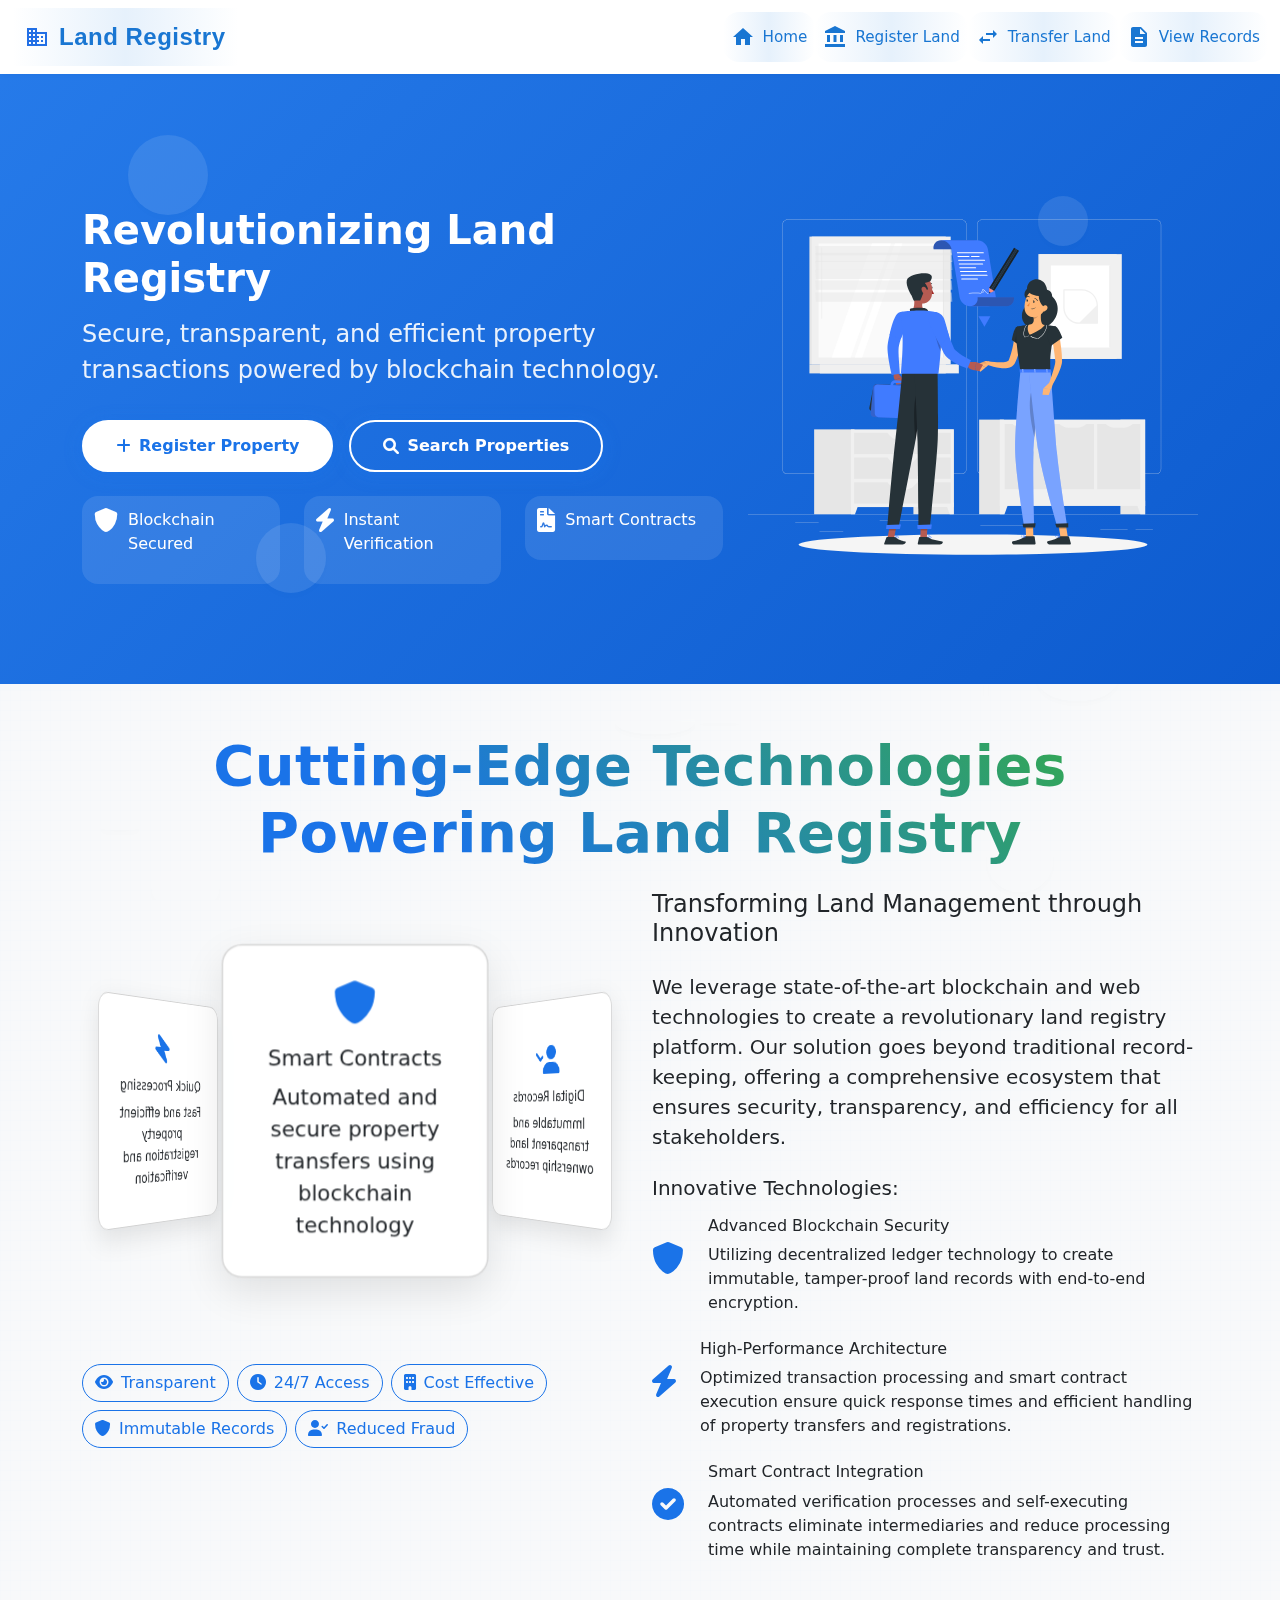
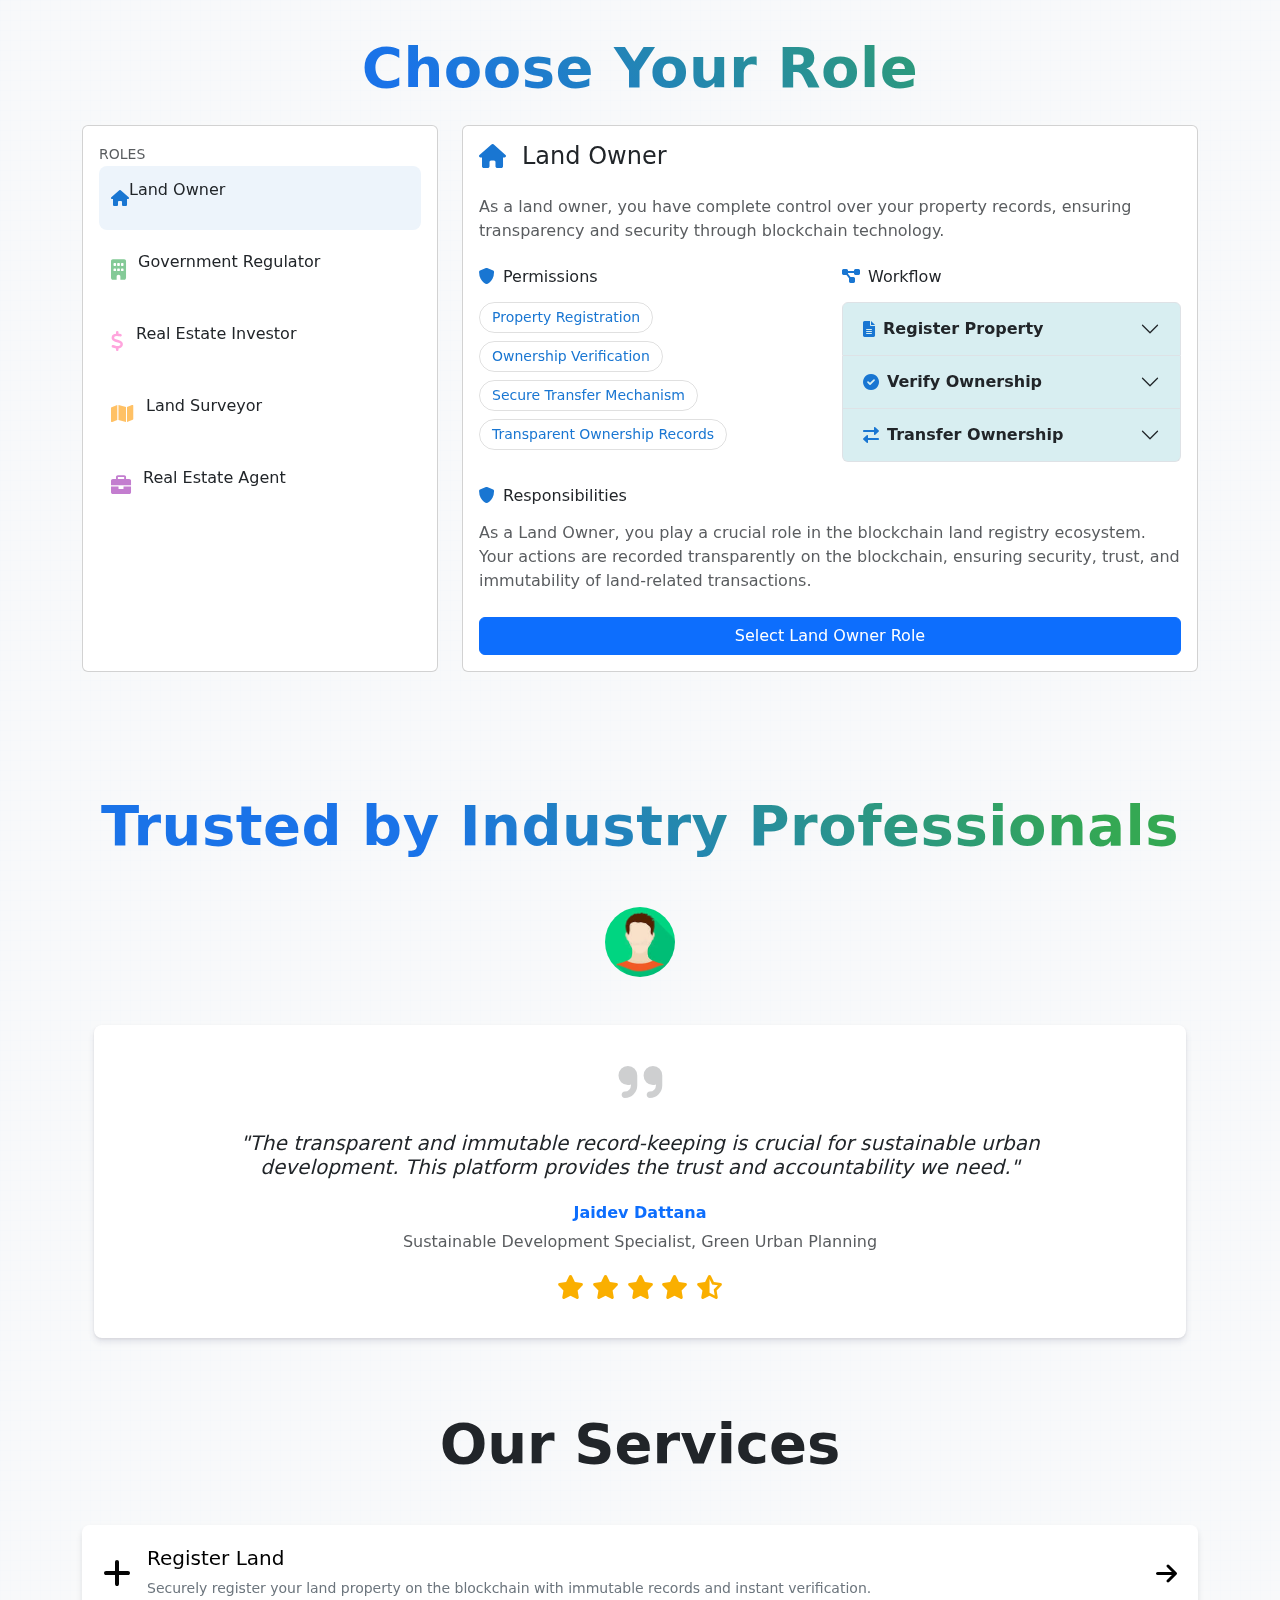
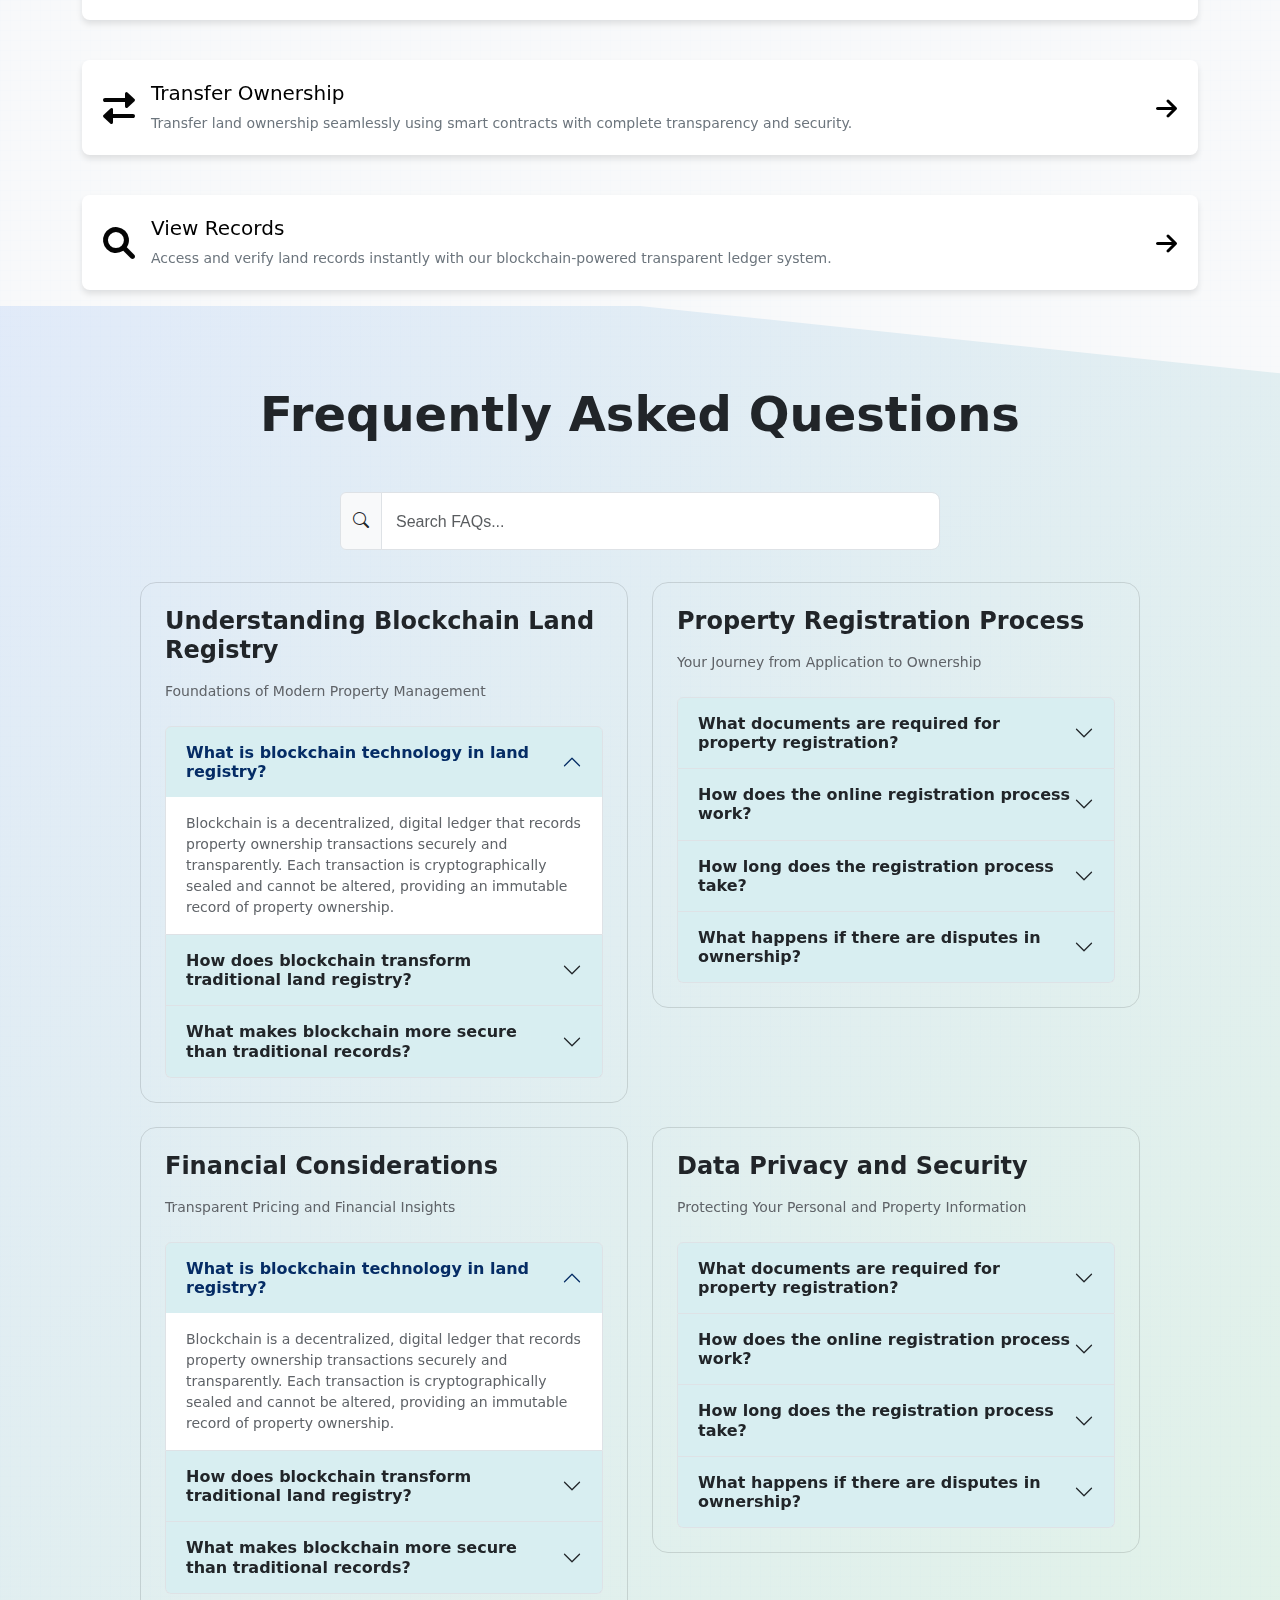
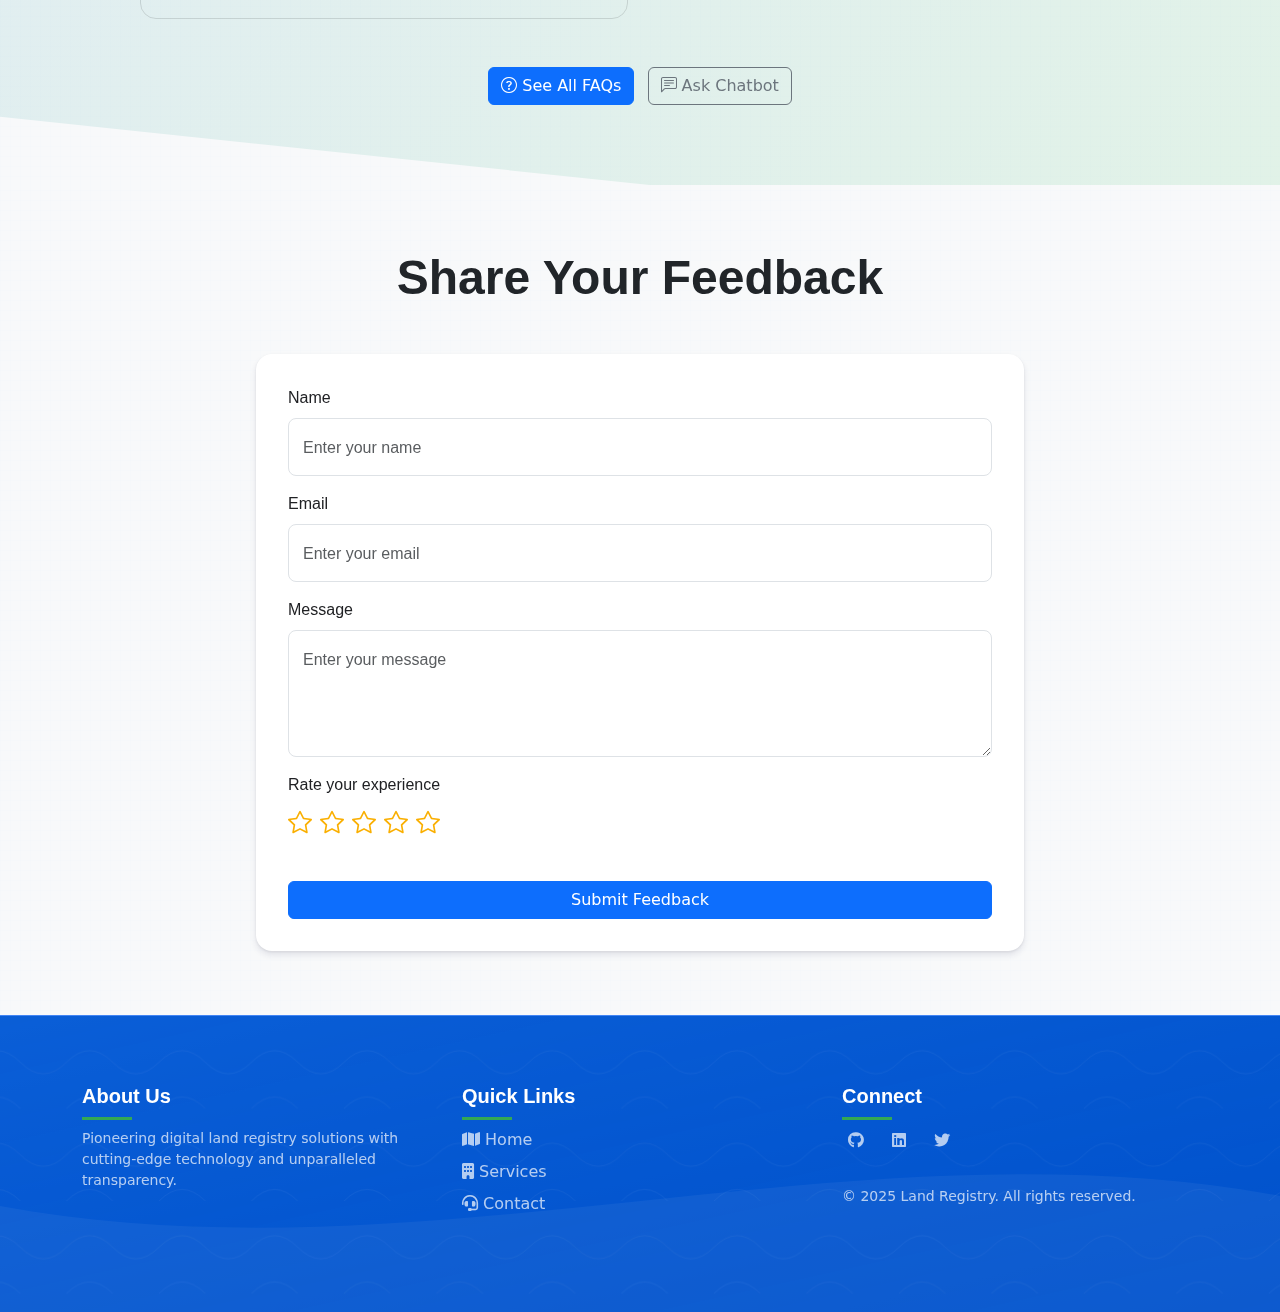
==== commit e9c36573: "Updated project with latest changes" ====
--- a/index.html
+++ b/index.html
@@ -864,13 +864,13 @@
                 <!-- Avatar Grid -->
                 <div class="d-flex justify-content-center flex-wrap gap-3 mb-5">
                     <img src="img/dow-1.jpeg" class="avatar" alt="Garvit">
-                    <img src="img/dow-2.jpeg" class="avatar" alt="Shashwat">
+                    <!-- <img src="img/dow-2.jpeg" class="avatar" alt="Shashwat">
                     <img src="img/dow-1.jpeg" class="avatar" alt="Shashidhar">
                     <img src="img/dow-2.jpeg" class="avatar" alt="Rohan">
                     <img src="img/dow-1.jpeg" class="avatar" alt="Riya">
                     <img src="img/dow-2.jpeg" class="avatar" alt="Uday">
                     <img src="img/dow-1.jpeg" class="avatar" alt="Alwaz">
-                    <img src="img/dow-2.jpeg" class="avatar" alt="Chinmay">
+                    <img src="img/dow-2.jpeg" class="avatar" alt="Chinmay"> -->
                 </div>
 
                 <!-- Testimonial Card -->
@@ -880,7 +880,7 @@
                         "The transparent and immutable record-keeping is crucial for sustainable urban development. This platform provides the trust and accountability we need."
                     </h6>
                     <div class="mt-4">
-                        <h6 class="fw-bold text-primary">Chinmay Bhoyar</h6>
+                        <h6 class="fw-bold text-primary">Jaidev Dattana</h6>
                         <p class="text-muted mb-0">Sustainable Development Specialist, Green Urban Planning</p>
                         <div class="rating">
                             <i class="fas fa-star"></i>
